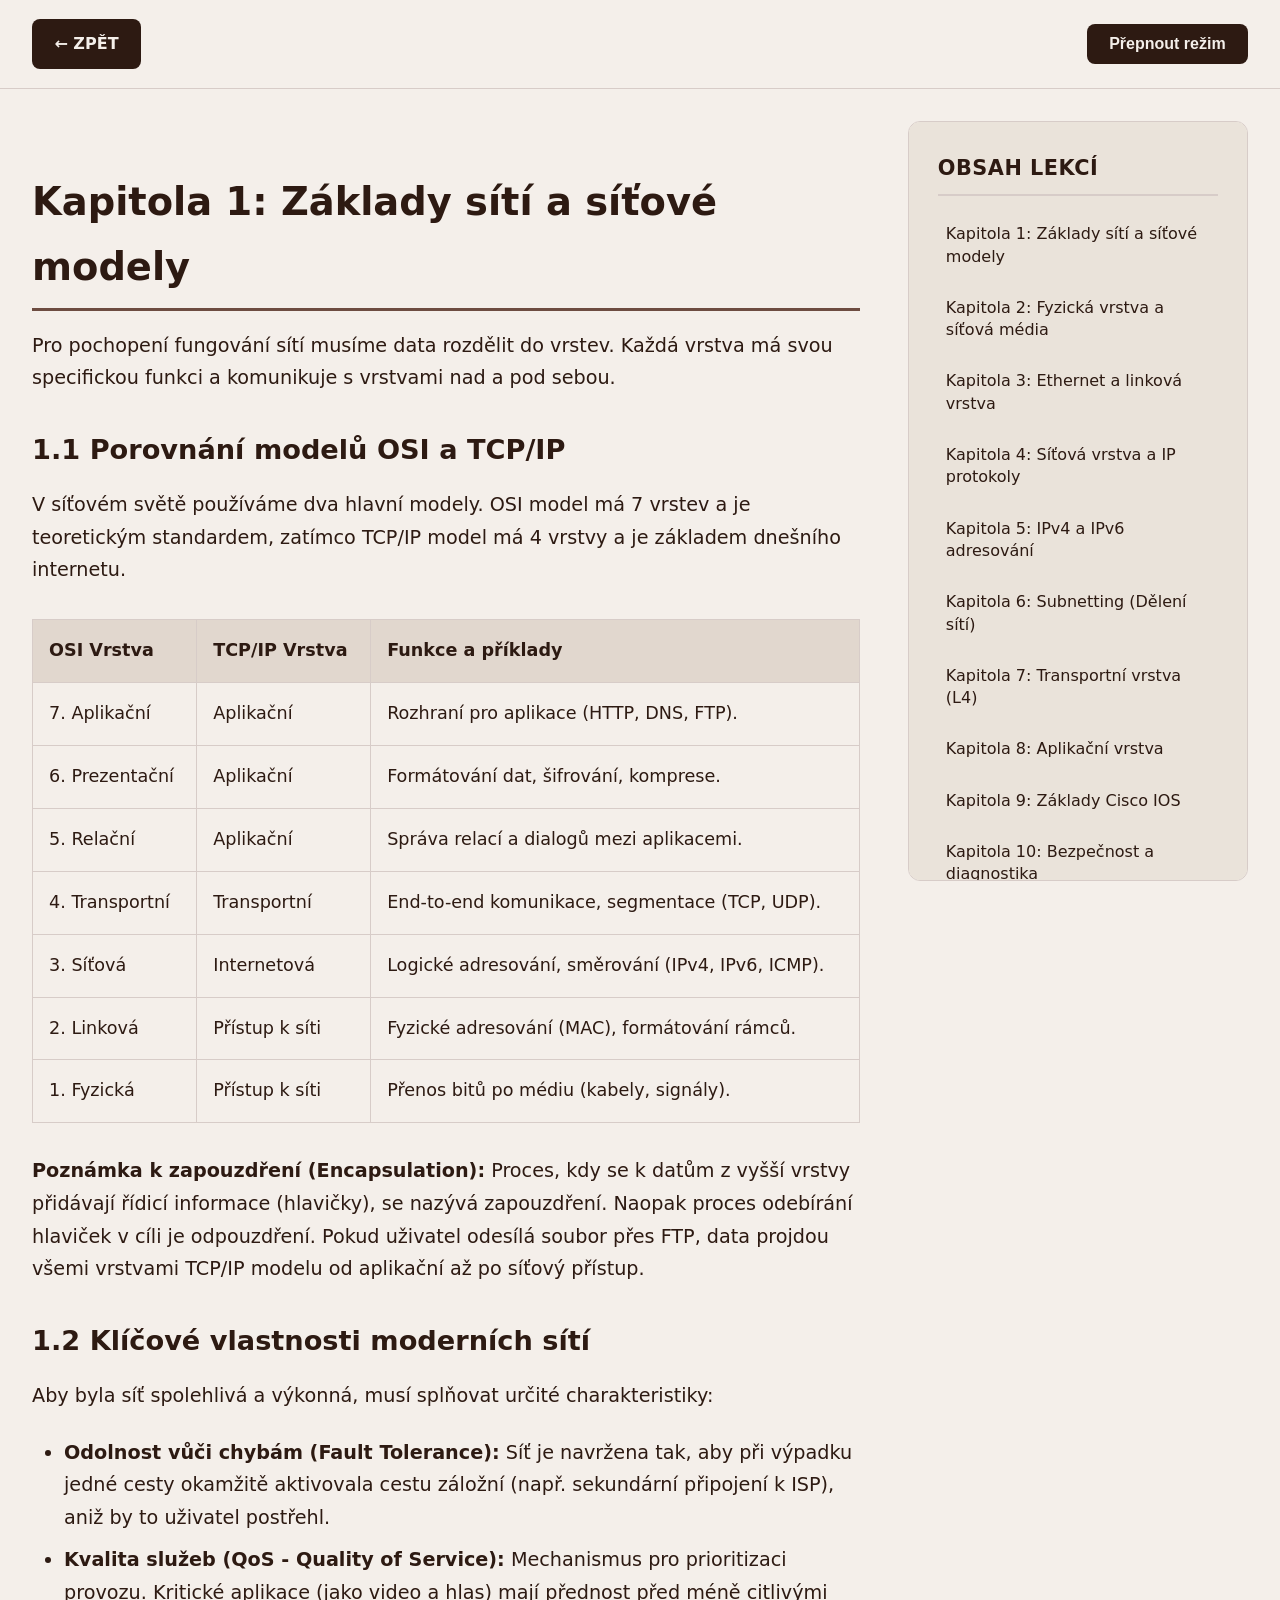
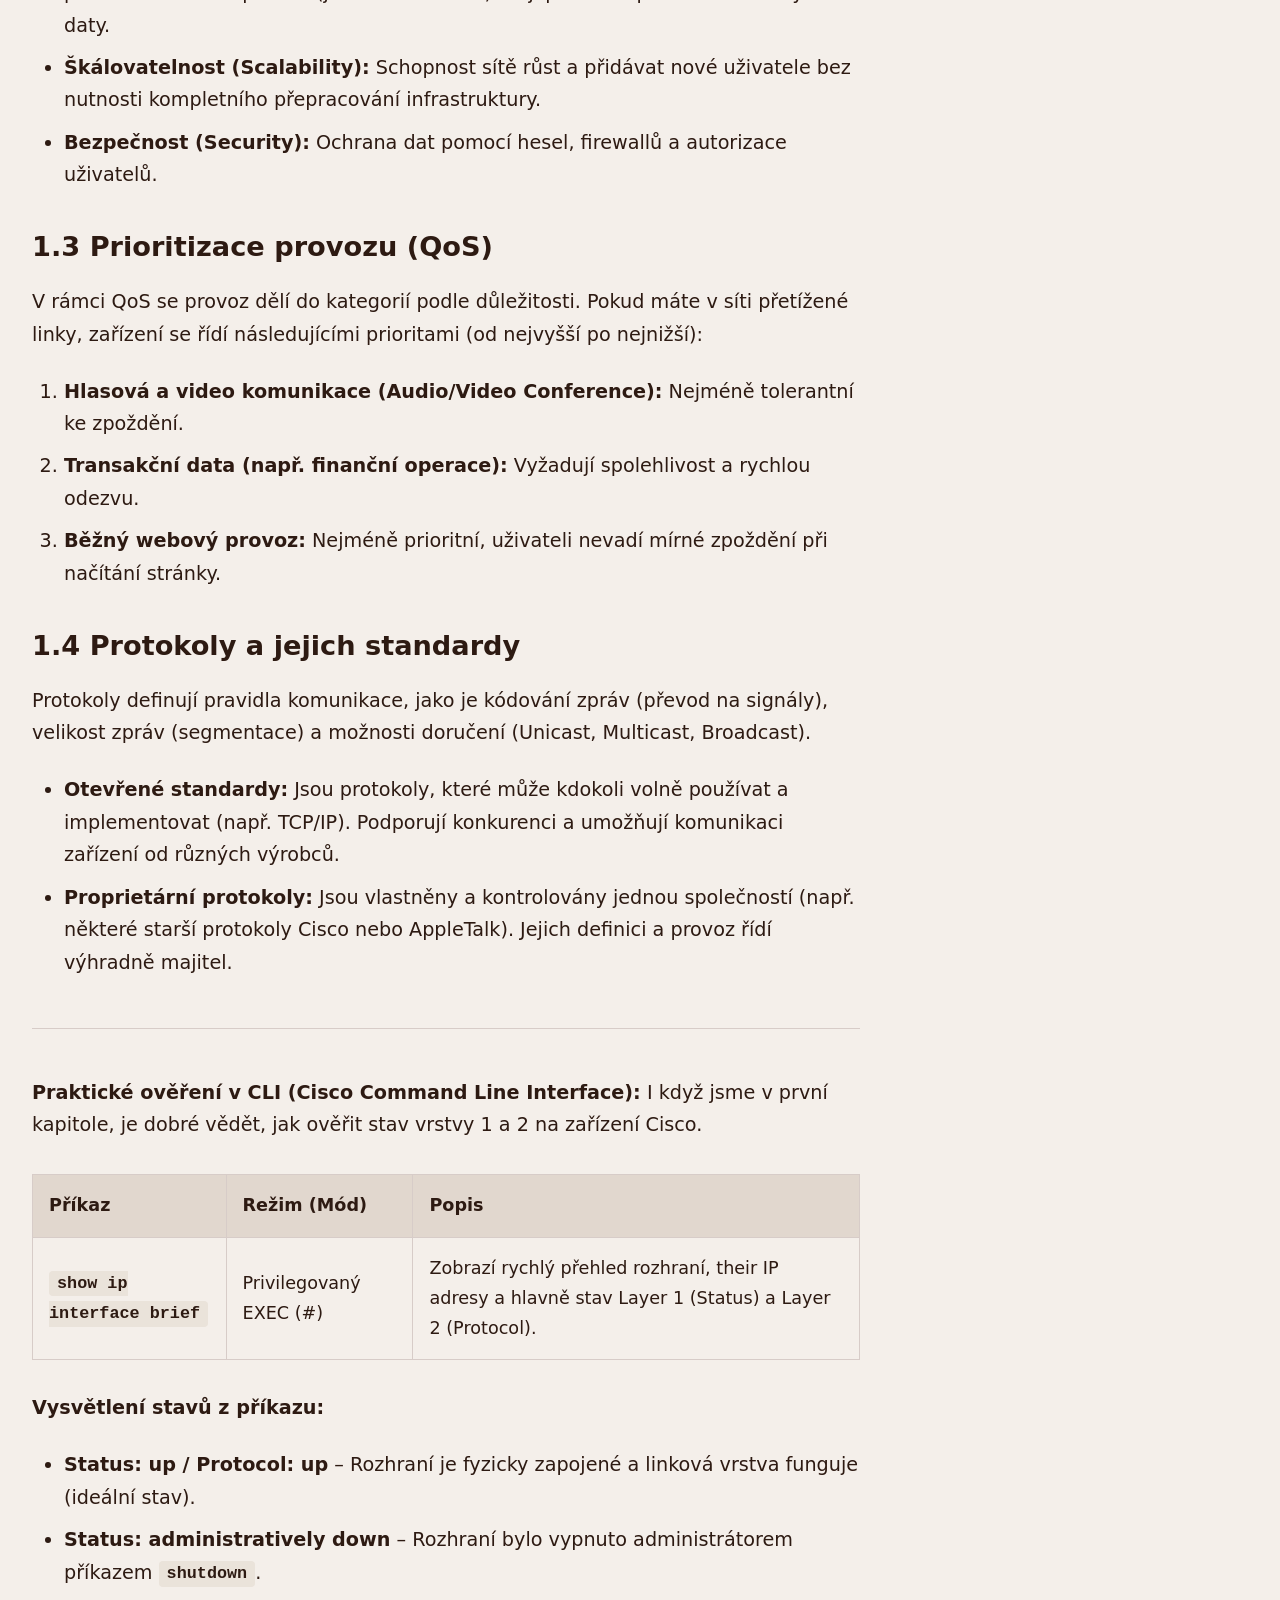
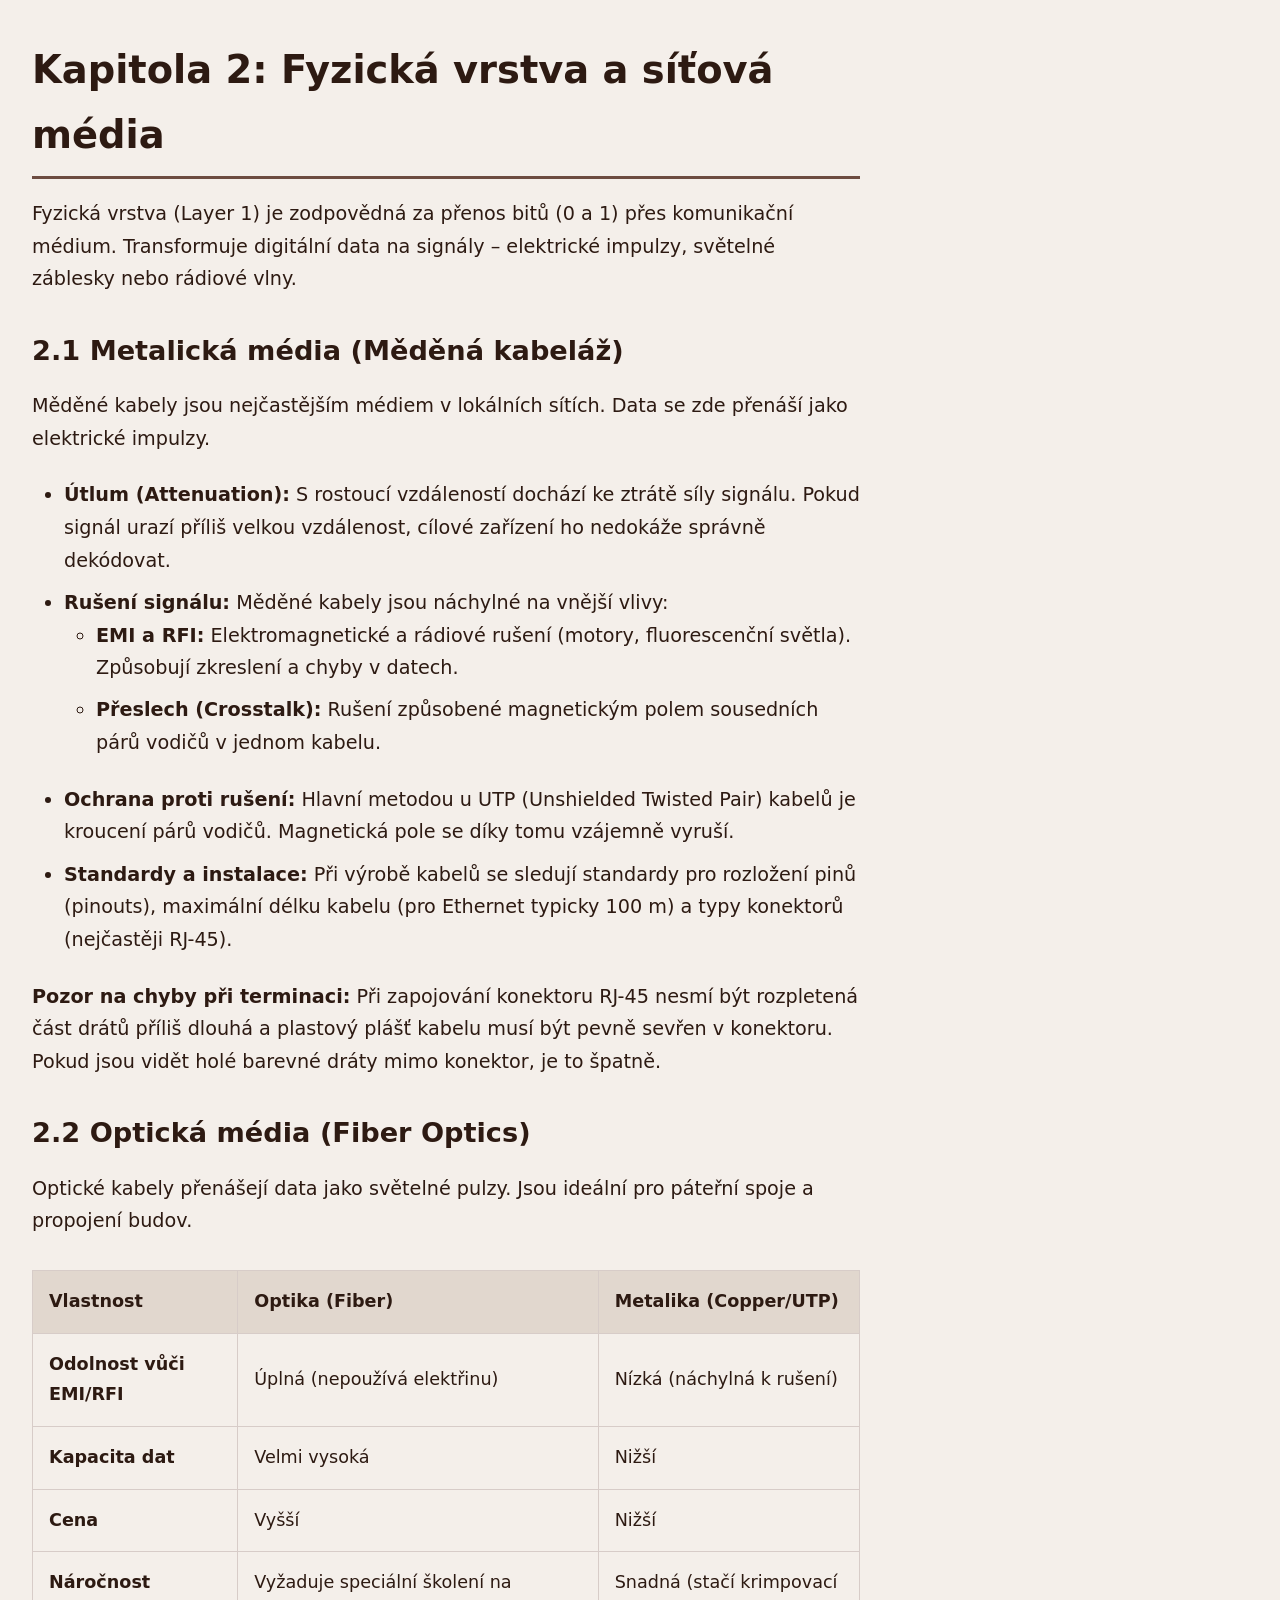
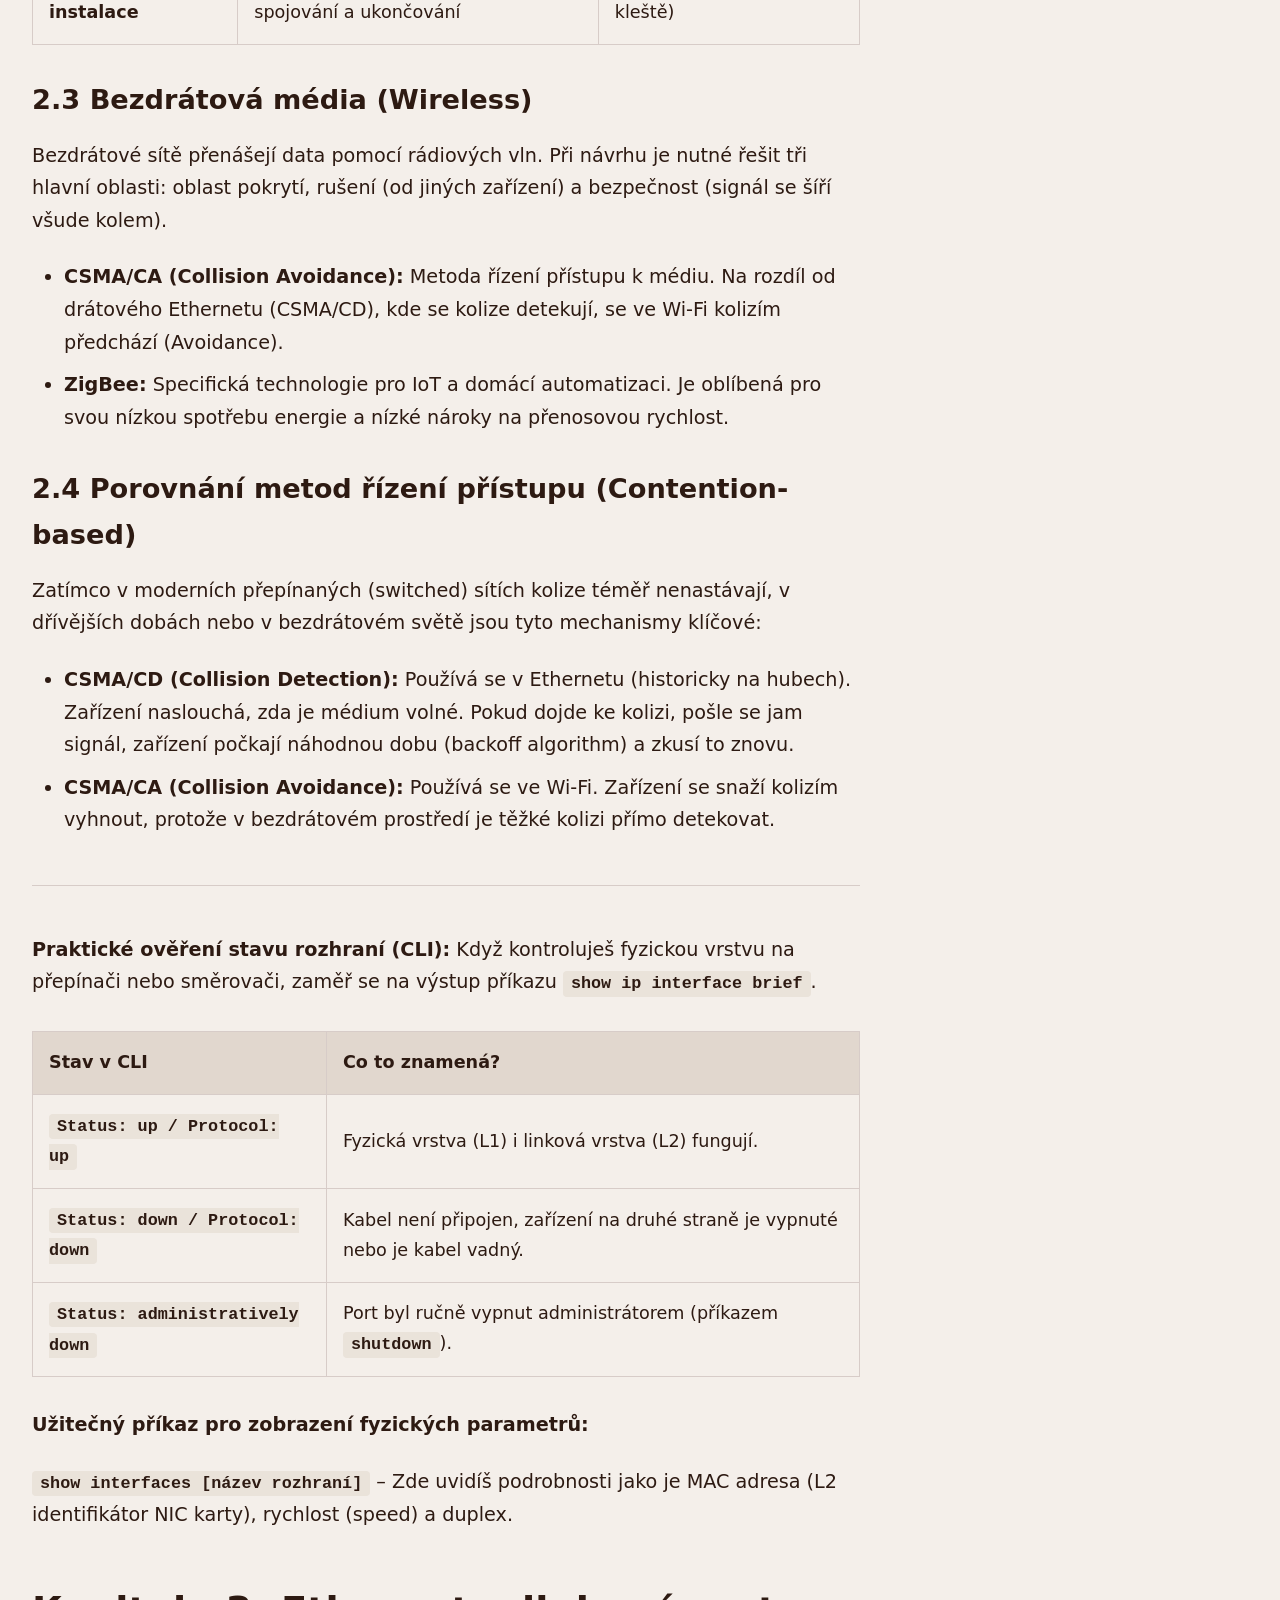
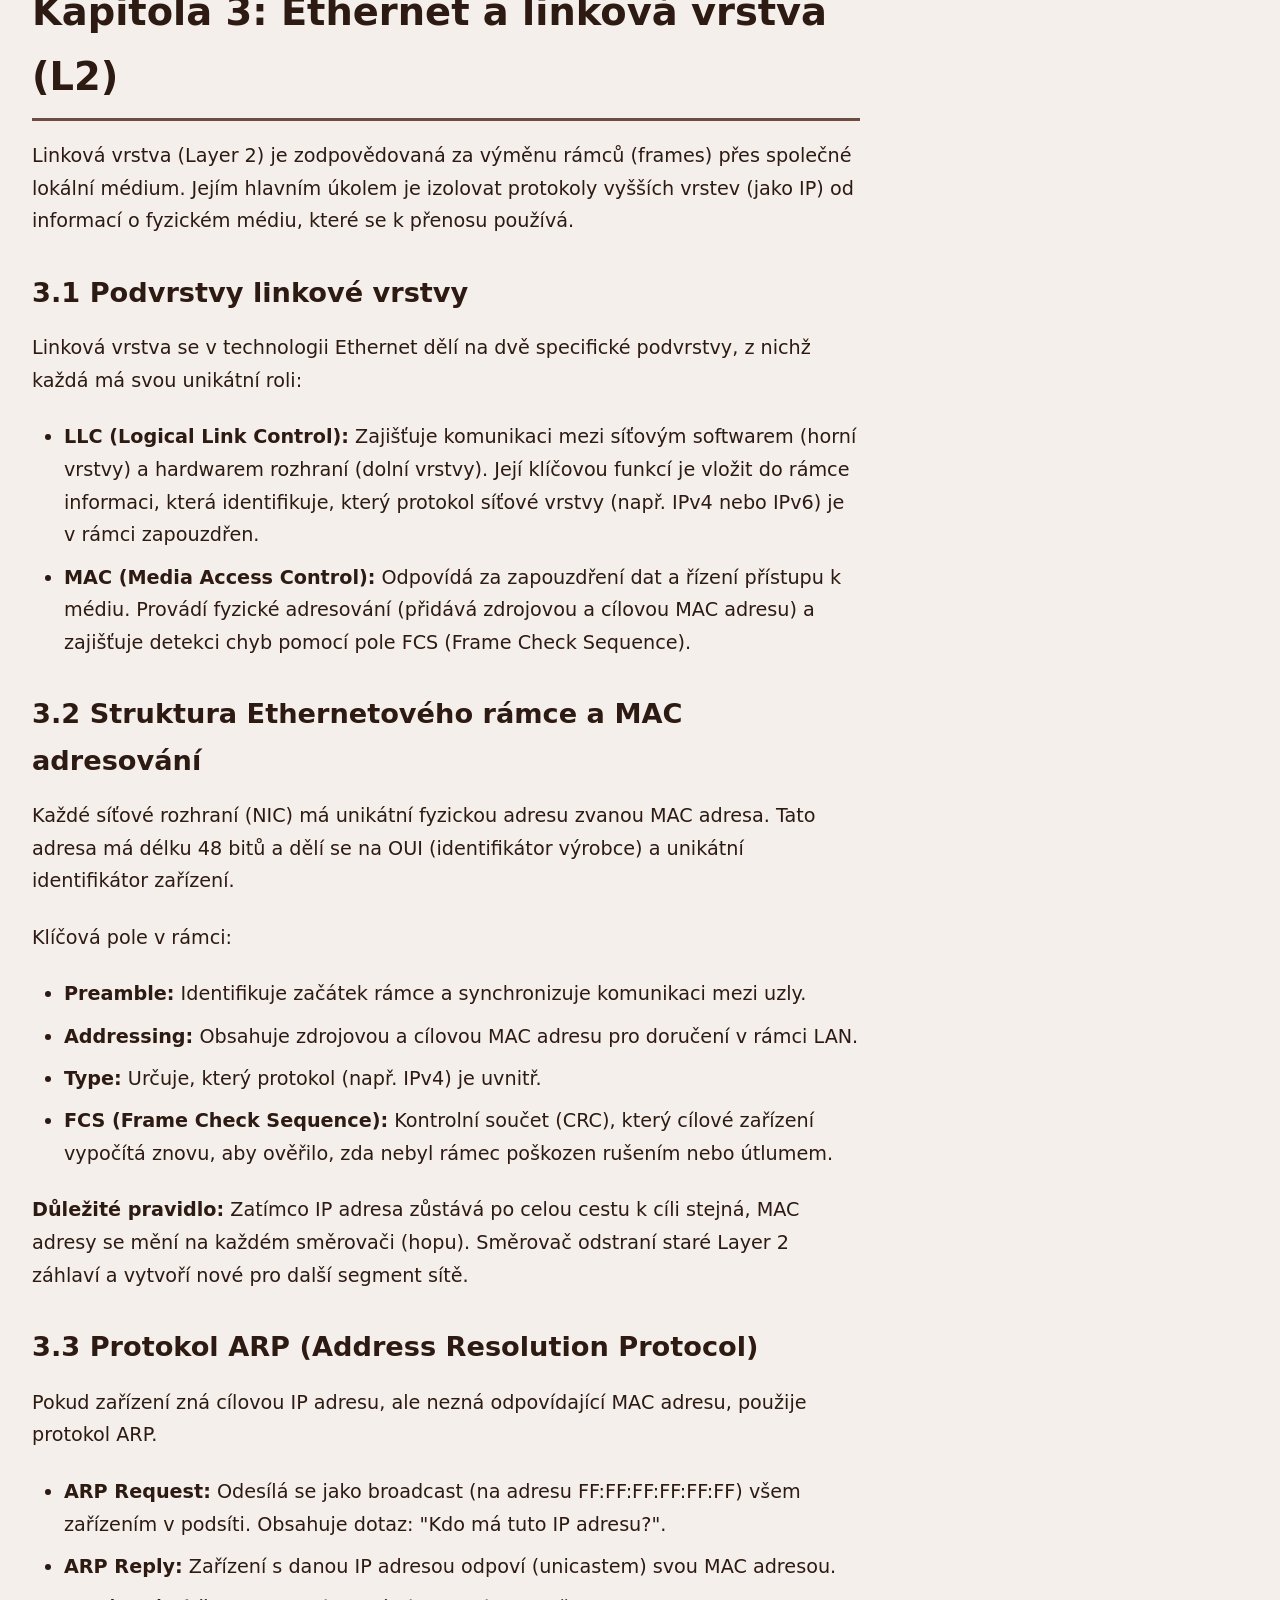
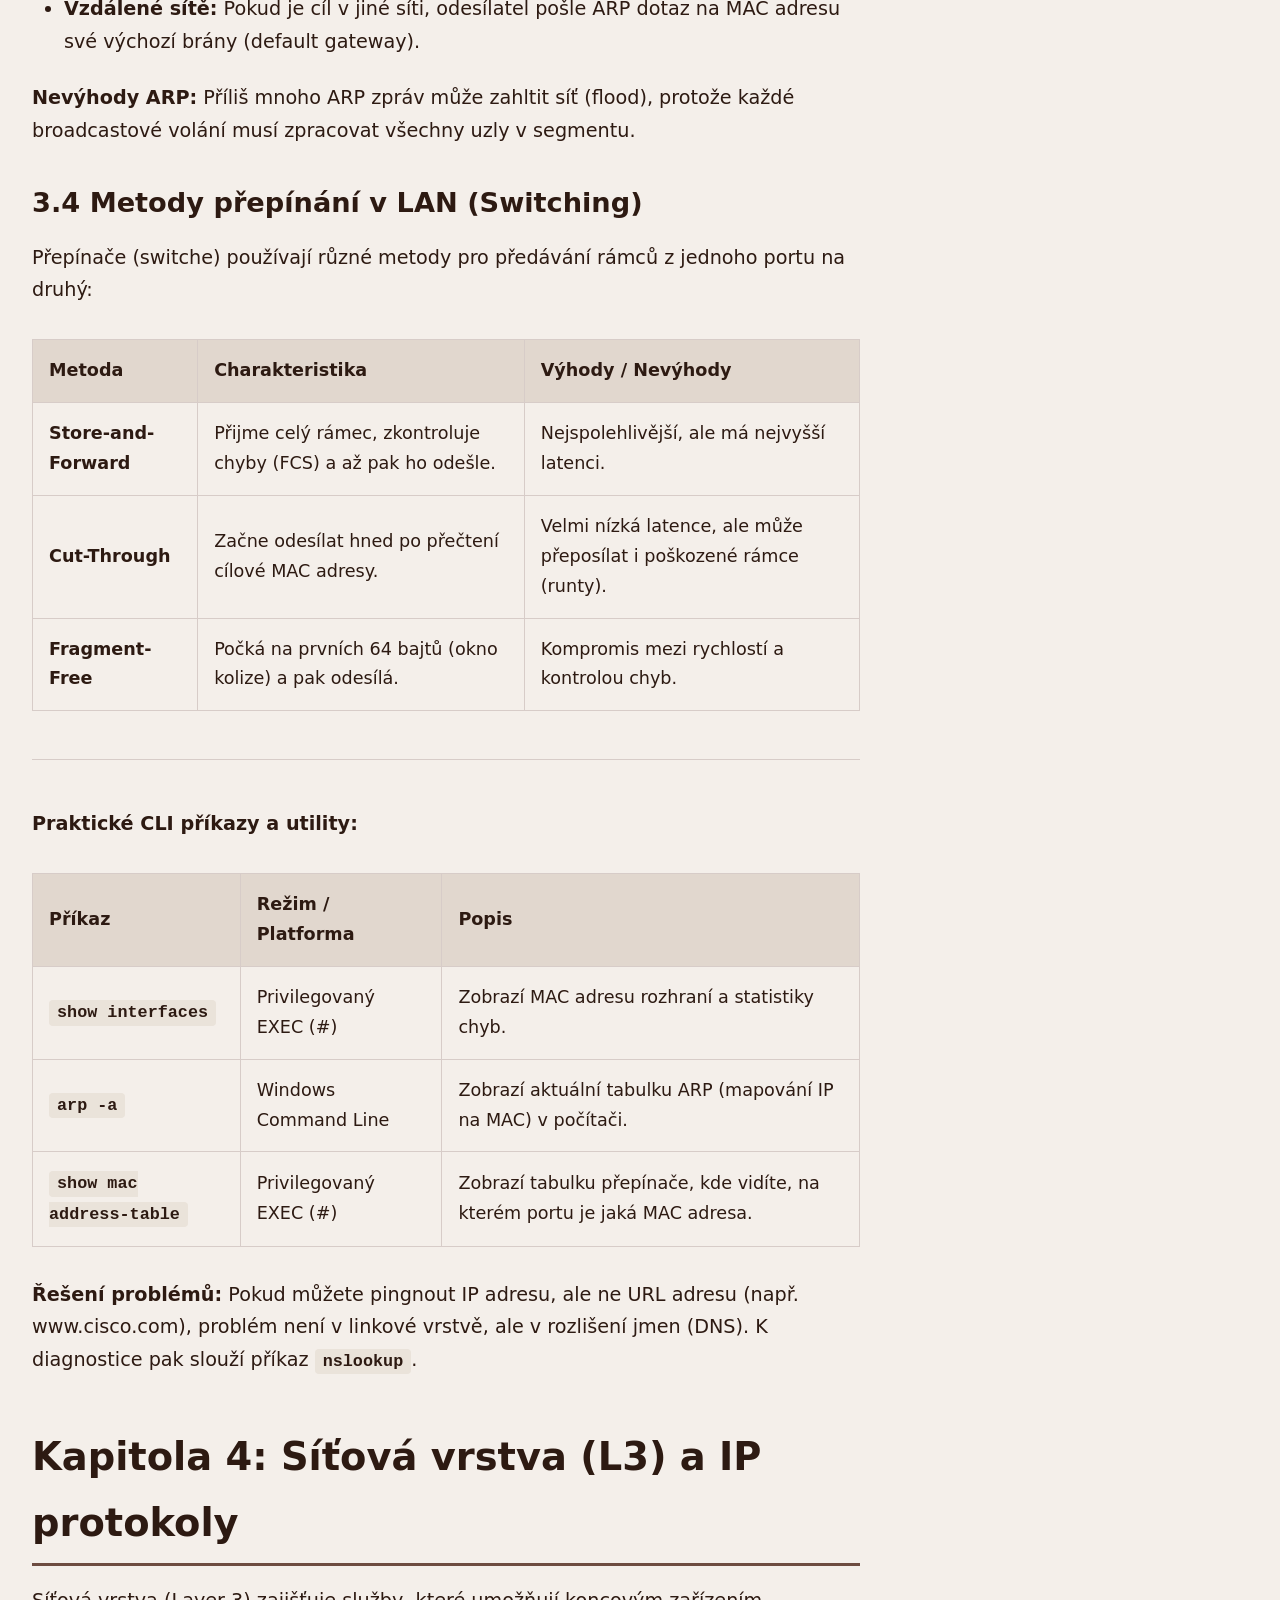
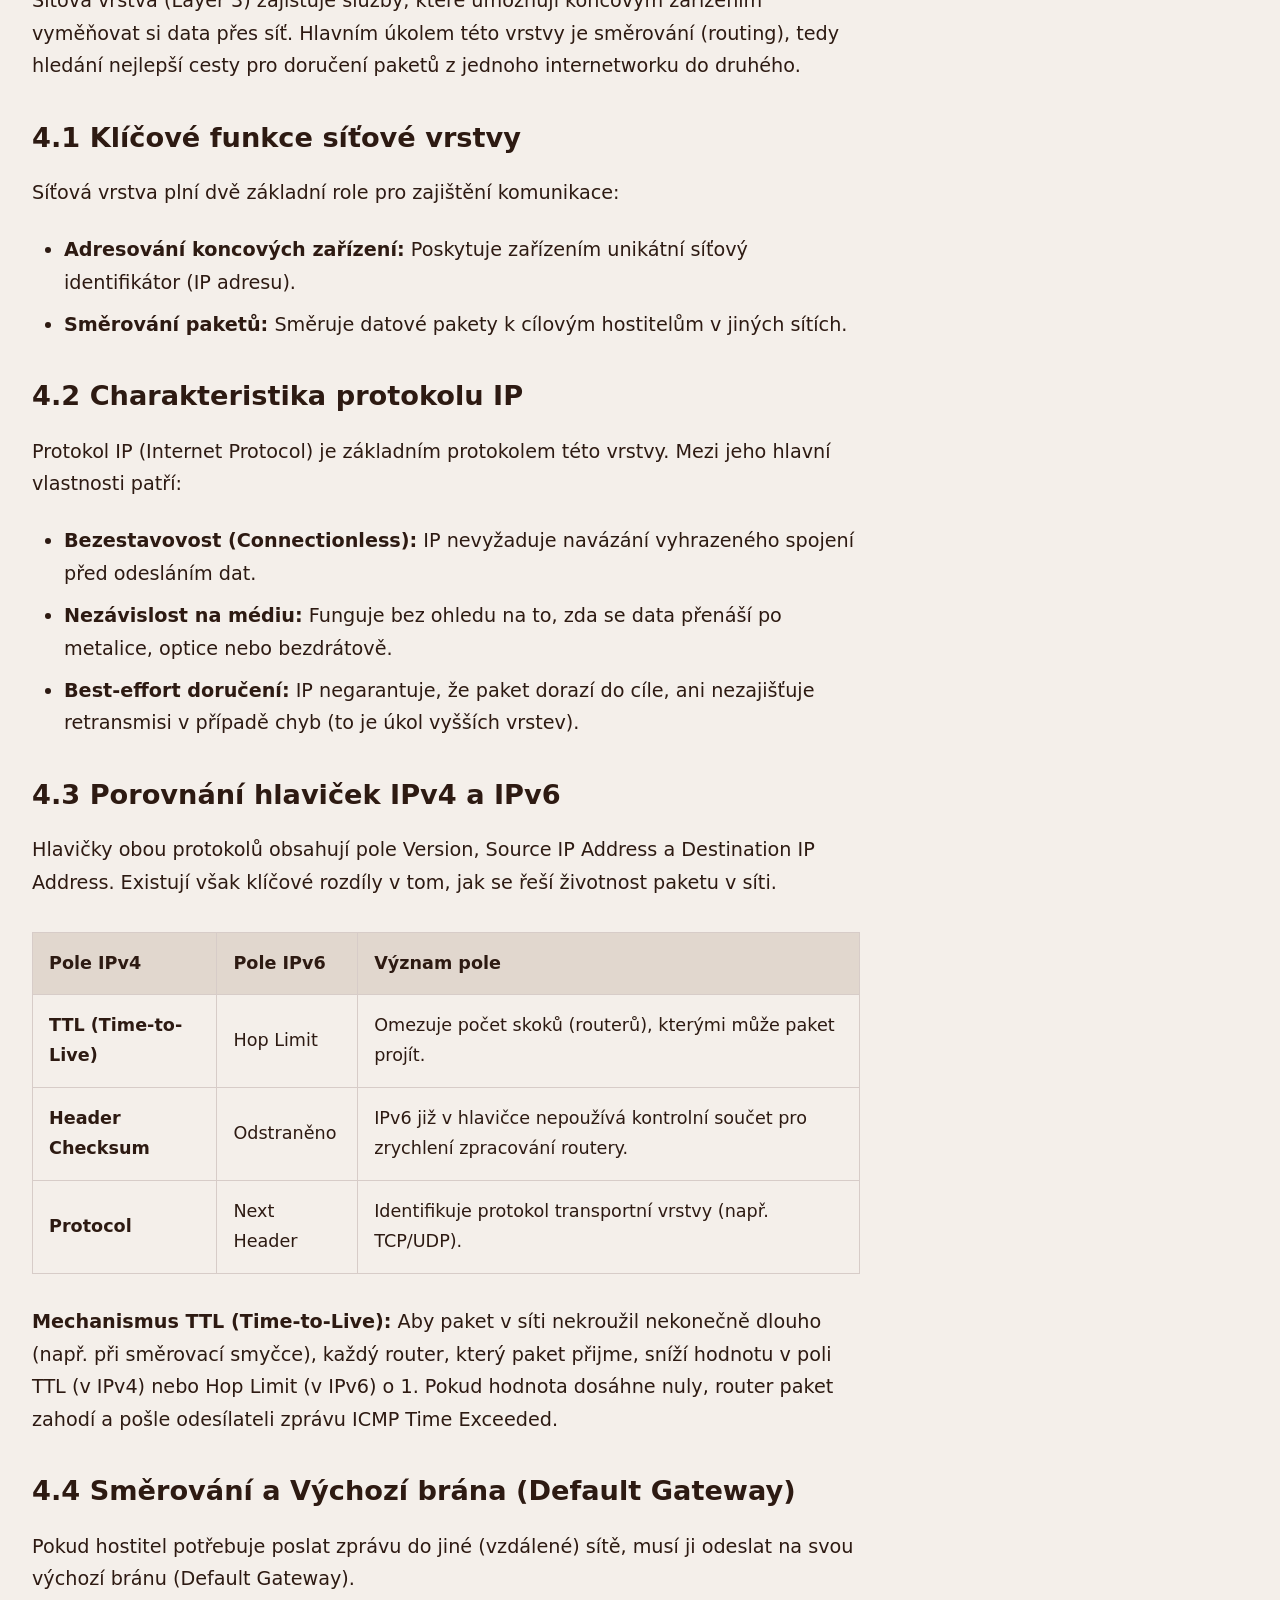
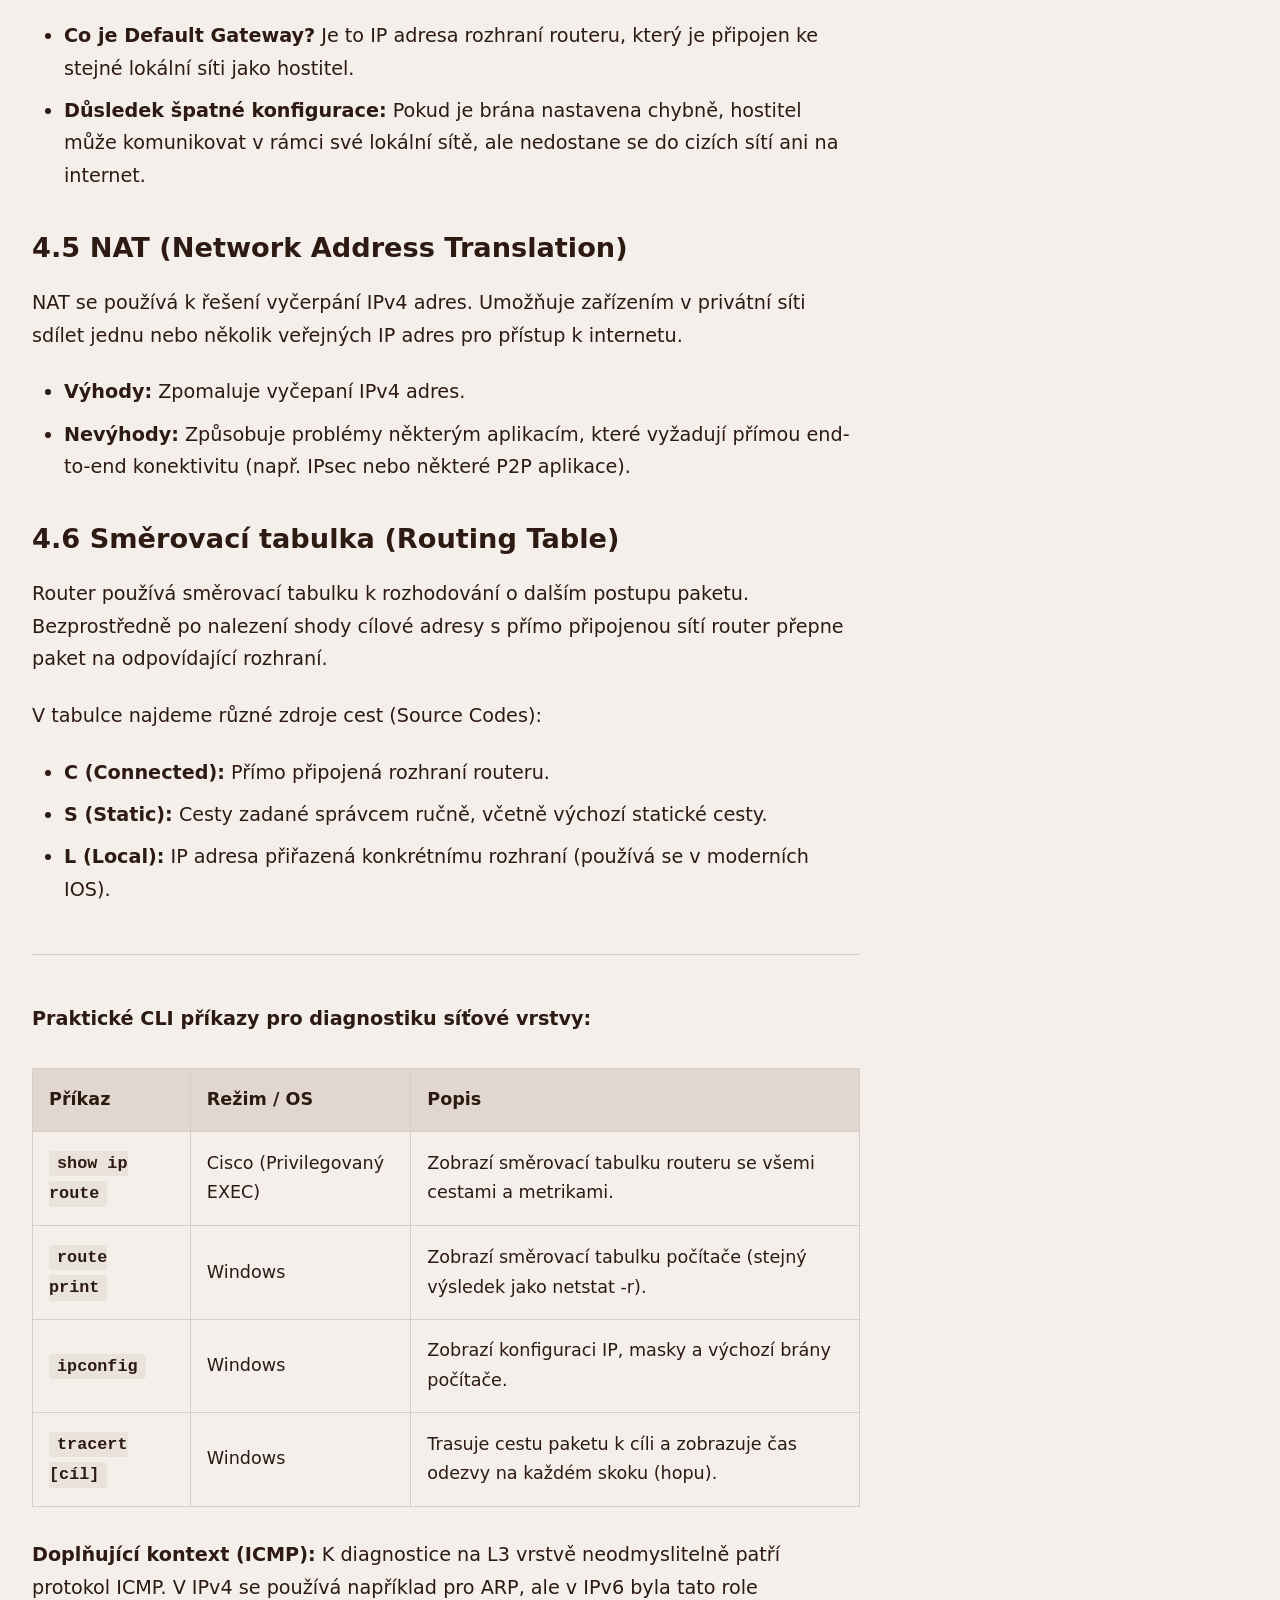
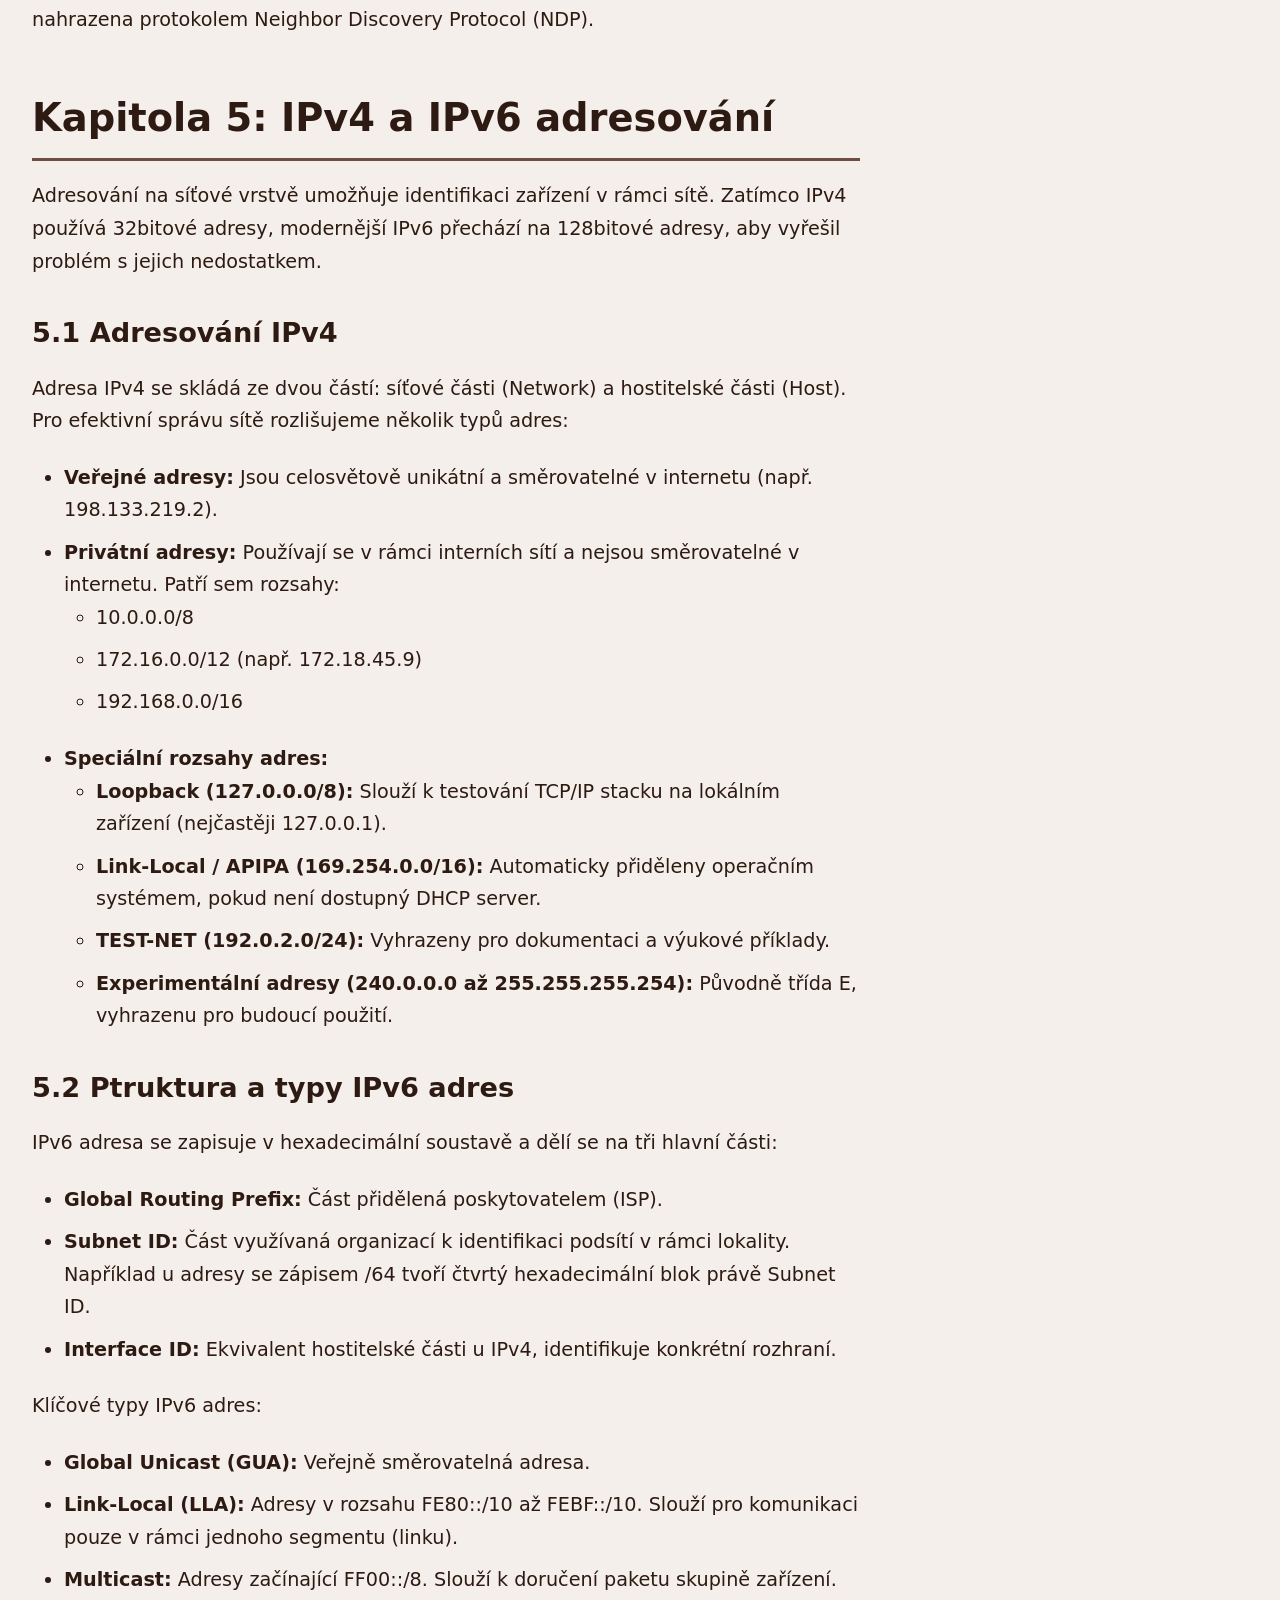
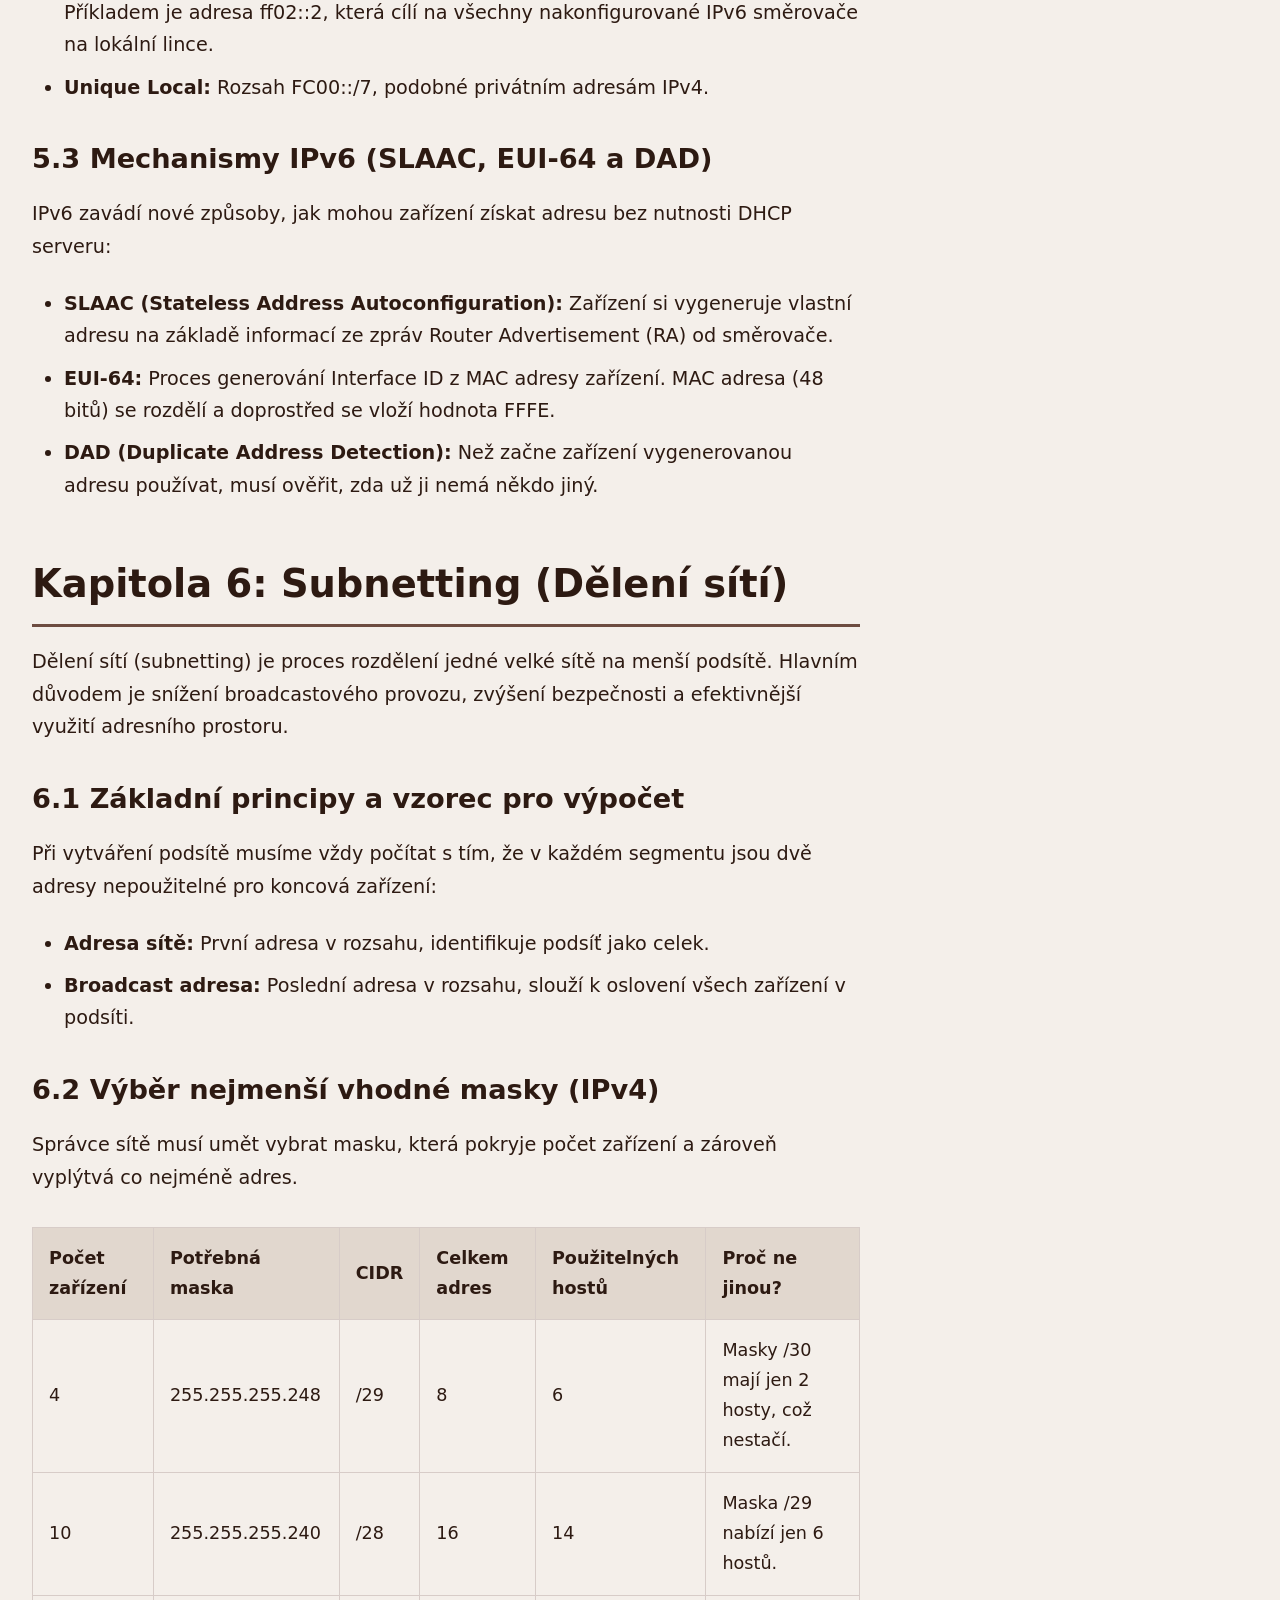
==== index.html @ 6ff147fc "Refactor code structure for improved readability and maintainability" ====
<!DOCTYPE html>
<html lang="cs">
<head>
    <meta charset="UTF-8">
    <meta name="viewport" content="width=device-width, initial-scale=1.0">
    <title>CCNA1</title>
    <link rel="stylesheet" href="tahak.css">
</head>
<body>

    <div class="top-bar">
        <a href="https://opikula.dev/projects.html" class="btn">← ZPĚT</a>
        <button class="btn" id="themeToggle" onclick="toggleTheme()">Přepnout režim</button>
    </div>

    <div class="container">
        <main>
            <h1 id="chapter1">Kapitola 1: Základy sítí a síťové modely</h1>
            <p>Pro pochopení fungování sítí musíme data rozdělit do vrstev. Každá vrstva má svou specifickou funkci a komunikuje s vrstvami nad a pod sebou.</p>

            <h2>1.1 Porovnání modelů OSI a TCP/IP</h2>
            <p>V síťovém světě používáme dva hlavní modely. OSI model má 7 vrstev a je teoretickým standardem, zatímco TCP/IP model má 4 vrstvy a je základem dnešního internetu.</p>

            <table>
                <thead>
                    <tr>
                        <th>OSI Vrstva</th>
                        <th>TCP/IP Vrstva</th>
                        <th>Funkce a příklady</th>
                    </tr>
                </thead>
                <tbody>
                    <tr>
                        <td>7. Aplikační</td>
                        <td>Aplikační</td>
                        <td>Rozhraní pro aplikace (HTTP, DNS, FTP).</td>
                    </tr>
                    <tr>
                        <td>6. Prezentační</td>
                        <td>Aplikační</td>
                        <td>Formátování dat, šifrování, komprese.</td>
                    </tr>
                    <tr>
                        <td>5. Relační</td>
                        <td>Aplikační</td>
                        <td>Správa relací a dialogů mezi aplikacemi.</td>
                    </tr>
                    <tr>
                        <td>4. Transportní</td>
                        <td>Transportní</td>
                        <td>End-to-end komunikace, segmentace (TCP, UDP).</td>
                    </tr>
                    <tr>
                        <td>3. Síťová</td>
                        <td>Internetová</td>
                        <td>Logické adresování, směrování (IPv4, IPv6, ICMP).</td>
                    </tr>
                    <tr>
                        <td>2. Linková</td>
                        <td>Přístup k síti</td>
                        <td>Fyzické adresování (MAC), formátování rámců.</td>
                    </tr>
                    <tr>
                        <td>1. Fyzická</td>
                        <td>Přístup k síti</td>
                        <td>Přenos bitů po médiu (kabely, signály).</td>
                    </tr>
                </tbody>
            </table>

            <p><strong>Poznámka k zapouzdření (Encapsulation):</strong> Proces, kdy se k datům z vyšší vrstvy přidávají řídicí informace (hlavičky), se nazývá zapouzdření. Naopak proces odebírání hlaviček v cíli je odpouzdření. Pokud uživatel odesílá soubor přes FTP, data projdou všemi vrstvami TCP/IP modelu od aplikační až po síťový přístup.</p>

            <h2>1.2 Klíčové vlastnosti moderních sítí</h2>
            <p>Aby byla síť spolehlivá a výkonná, musí splňovat určité charakteristiky:</p>
            <ul>
                <li><strong>Odolnost vůči chybám (Fault Tolerance):</strong> Síť je navržena tak, aby při výpadku jedné cesty okamžitě aktivovala cestu záložní (např. sekundární připojení k ISP), aniž by to uživatel postřehl.</li>
                <li><strong>Kvalita služeb (QoS - Quality of Service):</strong> Mechanismus pro prioritizaci provozu. Kritické aplikace (jako video a hlas) mají přednost před méně citlivými daty.</li>
                <li><strong>Škálovatelnost (Scalability):</strong> Schopnost sítě růst a přidávat nové uživatele bez nutnosti kompletního přepracování infrastruktury.</li>
                <li><strong>Bezpečnost (Security):</strong> Ochrana dat pomocí hesel, firewallů a autorizace uživatelů.</li>
            </ul>

            <h2>1.3 Prioritizace provozu (QoS)</h2>
            <p>V rámci QoS se provoz dělí do kategorií podle důležitosti. Pokud máte v síti přetížené linky, zařízení se řídí následujícími prioritami (od nejvyšší po nejnižší):</p>
            <ol>
                <li><strong>Hlasová a video komunikace (Audio/Video Conference):</strong> Nejméně tolerantní ke zpoždění.</li>
                <li><strong>Transakční data (např. finanční operace):</strong> Vyžadují spolehlivost a rychlou odezvu.</li>
                <li><strong>Běžný webový provoz:</strong> Nejméně prioritní, uživateli nevadí mírné zpoždění při načítání stránky.</li>
            </ol>

            <h2>1.4 Protokoly a jejich standardy</h2>
            <p>Protokoly definují pravidla komunikace, jako je kódování zpráv (převod na signály), velikost zpráv (segmentace) a možnosti doručení (Unicast, Multicast, Broadcast).</p>
            <ul>
                <li><strong>Otevřené standardy:</strong> Jsou protokoly, které může kdokoli volně používat a implementovat (např. TCP/IP). Podporují konkurenci a umožňují komunikaci zařízení od různých výrobců.</li>
                <li><strong>Proprietární protokoly:</strong> Jsou vlastněny a kontrolovány jednou společností (např. některé starší protokoly Cisco nebo AppleTalk). Jejich definici a provoz řídí výhradně majitel.</li>
            </ul>

            <hr />

            <p><strong>Praktické ověření v CLI (Cisco Command Line Interface):</strong> I když jsme v první kapitole, je dobré vědět, jak ověřit stav vrstvy 1 a 2 na zařízení Cisco.</p>

            <table>
                <thead>
                    <tr>
                        <th>Příkaz</th>
                        <th>Režim (Mód)</th>
                        <th>Popis</th>
                    </tr>
                </thead>
                <tbody>
                    <tr>
                        <td><code>show ip interface brief</code></td>
                        <td>Privilegovaný EXEC (#)</td>
                        <td>Zobrazí rychlý přehled rozhraní, their IP adresy a hlavně stav Layer 1 (Status) a Layer 2 (Protocol).</td>
                    </tr>
                </tbody>
            </table>

            <p><strong>Vysvětlení stavů z příkazu:</strong></p>
            <ul>
                <li><strong>Status: up / Protocol: up</strong> – Rozhraní je fyzicky zapojené a linková vrstva funguje (ideální stav).</li>
                <li><strong>Status: administratively down</strong> – Rozhraní bylo vypnuto administrátorem příkazem <code>shutdown</code>.</li>
            </ul>

            <h1 id="chapter2">Kapitola 2: Fyzická vrstva a síťová média</h1>
            <p>Fyzická vrstva (Layer 1) je zodpovědná za přenos bitů (0 a 1) přes komunikační médium. Transformuje digitální data na signály – elektrické impulzy, světelné záblesky nebo rádiové vlny.</p>

            <h2>2.1 Metalická média (Měděná kabeláž)</h2>
            <p>Měděné kabely jsou nejčastějším médiem v lokálních sítích. Data se zde přenáší jako elektrické impulzy.</p>
            <ul>
                <li><strong>Útlum (Attenuation):</strong> S rostoucí vzdáleností dochází ke ztrátě síly signálu. Pokud signál urazí příliš velkou vzdálenost, cílové zařízení ho nedokáže správně dekódovat.</li>
                <li><strong>Rušení signálu:</strong> Měděné kabely jsou náchylné na vnější vlivy:
                    <ul>
                        <li><strong>EMI a RFI:</strong> Elektromagnetické a rádiové rušení (motory, fluorescenční světla). Způsobují zkreslení a chyby v datech.</li>
                        <li><strong>Přeslech (Crosstalk):</strong> Rušení způsobené magnetickým polem sousedních párů vodičů v jednom kabelu.</li>
                    </ul>
                </li>
                <li><strong>Ochrana proti rušení:</strong> Hlavní metodou u UTP (Unshielded Twisted Pair) kabelů je kroucení párů vodičů. Magnetická pole se díky tomu vzájemně vyruší.</li>
                <li><strong>Standardy a instalace:</strong> Při výrobě kabelů se sledují standardy pro rozložení pinů (pinouts), maximální délku kabelu (pro Ethernet typicky 100 m) a typy konektorů (nejčastěji RJ-45).</li>
            </ul>
            <p><strong>Pozor na chyby při terminaci:</strong> Při zapojování konektoru RJ-45 nesmí být rozpletená část drátů příliš dlouhá a plastový plášť kabelu musí být pevně sevřen v konektoru. Pokud jsou vidět holé barevné dráty mimo konektor, je to špatně.</p>

            <h2>2.2 Optická média (Fiber Optics)</h2>
            <p>Optické kabely přenášejí data jako světelné pulzy. Jsou ideální pro páteřní spoje a propojení budov.</p>

            <table>
                <thead>
                    <tr>
                        <th>Vlastnost</th>
                        <th>Optika (Fiber)</th>
                        <th>Metalika (Copper/UTP)</th>
                    </tr>
                </thead>
                <tbody>
                    <tr>
                        <td><strong>Odolnost vůči EMI/RFI</strong></td>
                        <td>Úplná (nepoužívá elektřinu)</td>
                        <td>Nízká (náchylná k rušení)</td>
                    </tr>
                    <tr>
                        <td><strong>Kapacita dat</strong></td>
                        <td>Velmi vysoká</td>
                        <td>Nižší</td>
                    </tr>
                    <tr>
                        <td><strong>Cena</strong></td>
                        <td>Vyšší</td>
                        <td>Nižší</td>
                    </tr>
                    <tr>
                        <td><strong>Náročnost instalace</strong></td>
                        <td>Vyžaduje speciální školení na spojování a ukončování</td>
                        <td>Snadná (stačí krimpovací kleště)</td>
                    </tr>
                </tbody>
            </table>

            <h2>2.3 Bezdrátová média (Wireless)</h2>
            <p>Bezdrátové sítě přenášejí data pomocí rádiových vln. Při návrhu je nutné řešit tři hlavní oblasti: oblast pokrytí, rušení (od jiných zařízení) a bezpečnost (signál se šíří všude kolem).</p>
            <ul>
                <li><strong>CSMA/CA (Collision Avoidance):</strong> Metoda řízení přístupu k médiu. Na rozdíl od drátového Ethernetu (CSMA/CD), kde se kolize detekují, se ve Wi-Fi kolizím předchází (Avoidance).</li>
                <li><strong>ZigBee:</strong> Specifická technologie pro IoT a domácí automatizaci. Je oblíbená pro svou nízkou spotřebu energie a nízké nároky na přenosovou rychlost.</li>
            </ul>

            <h2>2.4 Porovnání metod řízení přístupu (Contention-based)</h2>
            <p>Zatímco v moderních přepínaných (switched) sítích kolize téměř nenastávají, v dřívějších dobách nebo v bezdrátovém světě jsou tyto mechanismy klíčové:</p>
            <ul>
                <li><strong>CSMA/CD (Collision Detection):</strong> Používá se v Ethernetu (historicky na hubech). Zařízení naslouchá, zda je médium volné. Pokud dojde ke kolizi, pošle se jam signál, zařízení počkají náhodnou dobu (backoff algorithm) a zkusí to znovu.</li>
                <li><strong>CSMA/CA (Collision Avoidance):</strong> Používá se ve Wi-Fi. Zařízení se snaží kolizím vyhnout, protože v bezdrátovém prostředí je těžké kolizi přímo detekovat.</li>
            </ul>

            <hr />

            <p><strong>Praktické ověření stavu rozhraní (CLI):</strong> Když kontroluješ fyzickou vrstvu na přepínači nebo směrovači, zaměř se na výstup příkazu <code>show ip interface brief</code>.</p>

            <table>
                <thead>
                    <tr>
                        <th>Stav v CLI</th>
                        <th>Co to znamená?</th>
                    </tr>
                </thead>
                <tbody>
                    <tr>
                        <td><code>Status: up / Protocol: up</code></td>
                        <td>Fyzická vrstva (L1) i linková vrstva (L2) fungují.</td>
                    </tr>
                    <tr>
                        <td><code>Status: down / Protocol: down</code></td>
                        <td>Kabel není připojen, zařízení na druhé straně je vypnuté nebo je kabel vadný.</td>
                    </tr>
                    <tr>
                        <td><code>Status: administratively down</code></td>
                        <td>Port byl ručně vypnut administrátorem (příkazem <code>shutdown</code>).</td>
                    </tr>
                </tbody>
            </table>

            <p><strong>Užitečný příkaz pro zobrazení fyzických parametrů:</strong></p>
            <p><code>show interfaces [název rozhraní]</code> – Zde uvidíš podrobnosti jako je MAC adresa (L2 identifikátor NIC karty), rychlost (speed) a duplex.</p>

            <h1 id="chapter3">Kapitola 3: Ethernet a linková vrstva (L2)</h1>
            <p>Linková vrstva (Layer 2) je zodpovědovaná za výměnu rámců (frames) přes společné lokální médium. Jejím hlavním úkolem je izolovat protokoly vyšších vrstev (jako IP) od informací o fyzickém médiu, které se k přenosu používá.</p>

            <h2>3.1 Podvrstvy linkové vrstvy</h2>
            <p>Linková vrstva se v technologii Ethernet dělí na dvě specifické podvrstvy, z nichž každá má svou unikátní roli:</p>
            <ul>
                <li><strong>LLC (Logical Link Control):</strong> Zajišťuje komunikaci mezi síťovým softwarem (horní vrstvy) a hardwarem rozhraní (dolní vrstvy). Její klíčovou funkcí je vložit do rámce informaci, která identifikuje, který protokol síťové vrstvy (např. IPv4 nebo IPv6) je v rámci zapouzdřen.</li>
                <li><strong>MAC (Media Access Control):</strong> Odpovídá za zapouzdření dat a řízení přístupu k médiu. Provádí fyzické adresování (přidává zdrojovou a cílovou MAC adresu) a zajišťuje detekci chyb pomocí pole FCS (Frame Check Sequence).</li>
            </ul>

            <h2>3.2 Struktura Ethernetového rámce a MAC adresování</h2>
            <p>Každé síťové rozhraní (NIC) má unikátní fyzickou adresu zvanou MAC adresa. Tato adresa má délku 48 bitů a dělí se na OUI (identifikátor výrobce) a unikátní identifikátor zařízení.</p>
            <p>Klíčová pole v rámci:</p>
            <ul>
                <li><strong>Preamble:</strong> Identifikuje začátek rámce a synchronizuje komunikaci mezi uzly.</li>
                <li><strong>Addressing:</strong> Obsahuje zdrojovou a cílovou MAC adresu pro doručení v rámci LAN.</li>
                <li><strong>Type:</strong> Určuje, který protokol (např. IPv4) je uvnitř.</li>
                <li><strong>FCS (Frame Check Sequence):</strong> Kontrolní součet (CRC), který cílové zařízení vypočítá znovu, aby ověřilo, zda nebyl rámec poškozen rušením nebo útlumem.</li>
            </ul>
            <p><strong>Důležité pravidlo:</strong> Zatímco IP adresa zůstává po celou cestu k cíli stejná, MAC adresy se mění na každém směrovači (hopu). Směrovač odstraní staré Layer 2 záhlaví a vytvoří nové pro další segment sítě.</p>

            <h2>3.3 Protokol ARP (Address Resolution Protocol)</h2>
            <p>Pokud zařízení zná cílovou IP adresu, ale nezná odpovídající MAC adresu, použije protokol ARP.</p>
            <ul>
                <li><strong>ARP Request:</strong> Odesílá se jako broadcast (na adresu FF:FF:FF:FF:FF:FF) všem zařízením v podsíti. Obsahuje dotaz: "Kdo má tuto IP adresu?".</li>
                <li><strong>ARP Reply:</strong> Zařízení s danou IP adresou odpoví (unicastem) svou MAC adresou.</li>
                <li><strong>Vzdálené sítě:</strong> Pokud je cíl v jiné síti, odesílatel pošle ARP dotaz na MAC adresu své výchozí brány (default gateway).</li>
            </ul>
            <p><strong>Nevýhody ARP:</strong> Příliš mnoho ARP zpráv může zahltit síť (flood), protože každé broadcastové volání musí zpracovat všechny uzly v segmentu.</p>

            <h2>3.4 Metody přepínání v LAN (Switching)</h2>
            <p>Přepínače (switche) používají různé metody pro předávání rámců z jednoho portu na druhý:</p>

            <table>
                <thead>
                    <tr>
                        <th>Metoda</th>
                        <th>Charakteristika</th>
                        <th>Výhody / Nevýhody</th>
                    </tr>
                </thead>
                <tbody>
                    <tr>
                        <td><strong>Store-and-Forward</strong></td>
                        <td>Přijme celý rámec, zkontroluje chyby (FCS) a až pak ho odešle.</td>
                        <td>Nejspolehlivější, ale má nejvyšší latenci.</td>
                    </tr>
                    <tr>
                        <td><strong>Cut-Through</strong></td>
                        <td>Začne odesílat hned po přečtení cílové MAC adresy.</td>
                        <td>Velmi nízká latence, ale může přeposílat i poškozené rámce (runty).</td>
                    </tr>
                    <tr>
                        <td><strong>Fragment-Free</strong></td>
                        <td>Počká na prvních 64 bajtů (okno kolize) a pak odesílá.</td>
                        <td>Kompromis mezi rychlostí a kontrolou chyb.</td>
                    </tr>
                </tbody>
            </table>

            <hr />

            <p><strong>Praktické CLI příkazy a utility:</strong></p>

            <table>
                <thead>
                    <tr>
                        <th>Příkaz</th>
                        <th>Režim / Platforma</th>
                        <th>Popis</th>
                    </tr>
                </thead>
                <tbody>
                    <tr>
                        <td><code>show interfaces</code></td>
                        <td>Privilegovaný EXEC (#)</td>
                        <td>Zobrazí MAC adresu rozhraní a statistiky chyb.</td>
                    </tr>
                    <tr>
                        <td><code>arp -a</code></td>
                        <td>Windows Command Line</td>
                        <td>Zobrazí aktuální tabulku ARP (mapování IP na MAC) v počítači.</td>
                    </tr>
                    <tr>
                        <td><code>show mac address-table</code></td>
                        <td>Privilegovaný EXEC (#)</td>
                        <td>Zobrazí tabulku přepínače, kde vidíte, na kterém portu je jaká MAC adresa.</td>
                    </tr>
                </tbody>
            </table>

            <p><strong>Řešení problémů:</strong> Pokud můžete pingnout IP adresu, ale ne URL adresu (např. www.cisco.com), problém není v linkové vrstvě, ale v rozlišení jmen (DNS). K diagnostice pak slouží příkaz <code>nslookup</code>.</p>

            <h1 id="chapter4">Kapitola 4: Síťová vrstva (L3) a IP protokoly</h1>
            <p>Síťová vrstva (Layer 3) zajišťuje služby, které umožňují koncovým zařízením vyměňovat si data přes síť. Hlavním úkolem této vrstvy je směrování (routing), tedy hledání nejlepší cesty pro doručení paketů z jednoho internetworku do druhého.</p>

            <h2>4.1 Klíčové funkce síťové vrstvy</h2>
            <p>Síťová vrstva plní dvě základní role pro zajištění komunikace:</p>
            <ul>
                <li><strong>Adresování koncových zařízení:</strong> Poskytuje zařízením unikátní síťový identifikátor (IP adresu).</li>
                <li><strong>Směrování paketů:</strong> Směruje datové pakety k cílovým hostitelům v jiných sítích.</li>
            </ul>

            <h2>4.2 Charakteristika protokolu IP</h2>
            <p>Protokol IP (Internet Protocol) je základním protokolem této vrstvy. Mezi jeho hlavní vlastnosti patří:</p>
            <ul>
                <li><strong>Bezestavovost (Connectionless):</strong> IP nevyžaduje navázání vyhrazeného spojení před odesláním dat.</li>
                <li><strong>Nezávislost na médiu:</strong> Funguje bez ohledu na to, zda se data přenáší po metalice, optice nebo bezdrátově.</li>
                <li><strong>Best-effort doručení:</strong> IP negarantuje, že paket dorazí do cíle, ani nezajišťuje retransmisi v případě chyb (to je úkol vyšších vrstev).</li>
            </ul>

            <h2>4.3 Porovnání hlaviček IPv4 a IPv6</h2>
            <p>Hlavičky obou protokolů obsahují pole Version, Source IP Address a Destination IP Address. Existují však klíčové rozdíly v tom, jak se řeší životnost paketu v síti.</p>

            <table>
                <thead>
                    <tr>
                        <th>Pole IPv4</th>
                        <th>Pole IPv6</th>
                        <th>Význam pole</th>
                    </tr>
                </thead>
                <tbody>
                    <tr>
                        <td><strong>TTL (Time-to-Live)</strong></td>
                        <td>Hop Limit</td>
                        <td>Omezuje počet skoků (routerů), kterými může paket projít.</td>
                    </tr>
                    <tr>
                        <td><strong>Header Checksum</strong></td>
                        <td>Odstraněno</td>
                        <td>IPv6 již v hlavičce nepoužívá kontrolní součet pro zrychlení zpracování routery.</td>
                    </tr>
                    <tr>
                        <td><strong>Protocol</strong></td>
                        <td>Next Header</td>
                        <td>Identifikuje protokol transportní vrstvy (např. TCP/UDP).</td>
                    </tr>
                </tbody>
            </table>

            <p><strong>Mechanismus TTL (Time-to-Live):</strong> Aby paket v síti nekroužil nekonečně dlouho (např. při směrovací smyčce), každý router, který paket přijme, sníží hodnotu v poli TTL (v IPv4) nebo Hop Limit (v IPv6) o 1. Pokud hodnota dosáhne nuly, router paket zahodí a pošle odesílateli zprávu ICMP Time Exceeded.</p>

            <h2>4.4 Směrování a Výchozí brána (Default Gateway)</h2>
            <p>Pokud hostitel potřebuje poslat zprávu do jiné (vzdálené) sítě, musí ji odeslat na svou výchozí bránu (Default Gateway).</p>
            <ul>
                <li><strong>Co je Default Gateway?</strong> Je to IP adresa rozhraní routeru, který je připojen ke stejné lokální síti jako hostitel.</li>
                <li><strong>Důsledek špatné konfigurace:</strong> Pokud je brána nastavena chybně, hostitel může komunikovat v rámci své lokální sítě, ale nedostane se do cizích sítí ani na internet.</li>
            </ul>

            <h2>4.5 NAT (Network Address Translation)</h2>
            <p>NAT se používá k řešení vyčerpání IPv4 adres. Umožňuje zařízením v privátní síti sdílet jednu nebo několik veřejných IP adres pro přístup k internetu.</p>
            <ul>
                <li><strong>Výhody:</strong> Zpomaluje vyčepaní IPv4 adres.</li>
                <li><strong>Nevýhody:</strong> Způsobuje problémy některým aplikacím, které vyžadují přímou end-to-end konektivitu (např. IPsec nebo některé P2P aplikace).</li>
            </ul>

            <h2>4.6 Směrovací tabulka (Routing Table)</h2>
            <p>Router používá směrovací tabulku k rozhodování o dalším postupu paketu. Bezprostředně po nalezení shody cílové adresy s přímo připojenou sítí router přepne paket na odpovídající rozhraní.</p>
            <p>V tabulce najdeme různé zdroje cest (Source Codes):</p>
            <ul>
                <li><strong>C (Connected):</strong> Přímo připojená rozhraní routeru.</li>
                <li><strong>S (Static):</strong> Cesty zadané správcem ručně, včetně výchozí statické cesty.</li>
                <li><strong>L (Local):</strong> IP adresa přiřazená konkrétnímu rozhraní (používá se v moderních IOS).</li>
            </ul>

            <hr />

            <p><strong>Praktické CLI příkazy pro diagnostiku síťové vrstvy:</strong></p>

            <table>
                <thead>
                    <tr>
                        <th>Příkaz</th>
                        <th>Režim / OS</th>
                        <th>Popis</th>
                    </tr>
                </thead>
                <tbody>
                    <tr>
                        <td><code>show ip route</code></td>
                        <td>Cisco (Privilegovaný EXEC)</td>
                        <td>Zobrazí směrovací tabulku routeru se všemi cestami a metrikami.</td>
                    </tr>
                    <tr>
                        <td><code>route print</code></td>
                        <td>Windows</td>
                        <td>Zobrazí směrovací tabulku počítače (stejný výsledek jako netstat -r).</td>
                    </tr>
                    <tr>
                        <td><code>ipconfig</code></td>
                        <td>Windows</td>
                        <td>Zobrazí konfiguraci IP, masky a výchozí brány počítače.</td>
                    </tr>
                    <tr>
                        <td><code>tracert [cíl]</code></td>
                        <td>Windows</td>
                        <td>Trasuje cestu paketu k cíli a zobrazuje čas odezvy na každém skoku (hopu).</td>
                    </tr>
                </tbody>
            </table>

            <p><strong>Doplňující kontext (ICMP):</strong> K diagnostice na L3 vrstvě neodmyslitelně patří protokol ICMP. V IPv4 se používá například pro ARP, ale v IPv6 byla tato role nahrazena protokolem Neighbor Discovery Protocol (NDP).</p>

            <h1 id="chapter5">Kapitola 5: IPv4 a IPv6 adresování</h1>
            <p>Adresování na síťové vrstvě umožňuje identifikaci zařízení v rámci sítě. Zatímco IPv4 používá 32bitové adresy, modernější IPv6 přechází na 128bitové adresy, aby vyřešil problém s jejich nedostatkem.</p>

            <h2>5.1 Adresování IPv4</h2>
            <p>Adresa IPv4 se skládá ze dvou částí: síťové části (Network) a hostitelské části (Host). Pro efektivní správu sítě rozlišujeme několik typů adres:</p>
            <ul>
                <li><strong>Veřejné adresy:</strong> Jsou celosvětově unikátní a směrovatelné v internetu (např. 198.133.219.2).</li>
                <li><strong>Privátní adresy:</strong> Používají se v rámci interních sítí a nejsou směrovatelné v internetu. Patří sem rozsahy:
                    <ul>
                        <li>10.0.0.0/8</li>
                        <li>172.16.0.0/12 (např. 172.18.45.9)</li>
                        <li>192.168.0.0/16</li>
                    </ul>
                </li>
                <li><strong>Speciální rozsahy adres:</strong>
                    <ul>
                        <li><strong>Loopback (127.0.0.0/8):</strong> Slouží k testování TCP/IP stacku na lokálním zařízení (nejčastěji 127.0.0.1).</li>
                        <li><strong>Link-Local / APIPA (169.254.0.0/16):</strong> Automaticky přiděleny operačním systémem, pokud není dostupný DHCP server.</li>
                        <li><strong>TEST-NET (192.0.2.0/24):</strong> Vyhrazeny pro dokumentaci a výukové příklady.</li>
                        <li><strong>Experimentální adresy (240.0.0.0 až 255.255.255.254):</strong> Původně třída E, vyhrazenu pro budoucí použití.</li>
                    </ul>
                </li>
            </ul>

            <h2>5.2 Ptruktura a typy IPv6 adres</h2>
            <p>IPv6 adresa se zapisuje v hexadecimální soustavě a dělí se na tři hlavní části:</p>
            <ul>
                <li><strong>Global Routing Prefix:</strong> Část přidělená poskytovatelem (ISP).</li>
                <li><strong>Subnet ID:</strong> Část využívaná organizací k identifikaci podsítí v rámci lokality. Například u adresy se zápisem /64 tvoří čtvrtý hexadecimální blok právě Subnet ID.</li>
                <li><strong>Interface ID:</strong> Ekvivalent hostitelské části u IPv4, identifikuje konkrétní rozhraní.</li>
            </ul>

            <p>Klíčové typy IPv6 adres:</p>
            <ul>
                <li><strong>Global Unicast (GUA):</strong> Veřejně směrovatelná adresa.</li>
                <li><strong>Link-Local (LLA):</strong> Adresy v rozsahu FE80::/10 až FEBF::/10. Slouží pro komunikaci pouze v rámci jednoho segmentu (linku).</li>
                <li><strong>Multicast:</strong> Adresy začínající FF00::/8. Slouží k doručení paketu skupině zařízení. Příkladem je adresa ff02::2, která cílí na všechny nakonfigurované IPv6 směrovače na lokální lince.</li>
                <li><strong>Unique Local:</strong> Rozsah FC00::/7, podobné privátním adresám IPv4.</li>
            </ul>

            <h2>5.3 Mechanismy IPv6 (SLAAC, EUI-64 a DAD)</h2>
            <p>IPv6 zavádí nové způsoby, jak mohou zařízení získat adresu bez nutnosti DHCP serveru:</p>
            <ul>
                <li><strong>SLAAC (Stateless Address Autoconfiguration):</strong> Zařízení si vygeneruje vlastní adresu na základě informací ze zpráv Router Advertisement (RA) od směrovače.</li>
                <li><strong>EUI-64:</strong> Proces generování Interface ID z MAC adresy zařízení. MAC adresa (48 bitů) se rozdělí a doprostřed se vloží hodnota FFFE.</li>
                <li><strong>DAD (Duplicate Address Detection):</strong> Než začne zařízení vygenerovanou adresu používat, musí ověřit, zda už ji nemá někdo jiný.</li>
            </ul>

            <h1 id="chapter6">Kapitola 6: Subnetting (Dělení sítí)</h1>
            <p>Dělení sítí (subnetting) je proces rozdělení jedné velké sítě na menší podsítě. Hlavním důvodem je snížení broadcastového provozu, zvýšení bezpečnosti a efektivnější využití adresního prostoru.</p>

            <h2>6.1 Základní principy a vzorec pro výpočet</h2>
            <p>Při vytváření podsítě musíme vždy počítat s tím, že v každém segmentu jsou dvě adresy nepoužitelné pro koncová zařízení:</p>
            <ul>
                <li><strong>Adresa sítě:</strong> První adresa v rozsahu, identifikuje podsíť jako celek.</li>
                <li><strong>Broadcast adresa:</strong> Poslední adresa v rozsahu, slouží k oslovení všech zařízení v podsíti.</li>
            </ul>

            <h2>6.2 Výběr nejmenší vhodné masky (IPv4)</h2>
            <p>Správce sítě musí umět vybrat masku, která pokryje počet zařízení a zároveň vyplýtvá co nejméně adres.</p>

            <table>
                <thead>
                    <tr>
                        <th>Počet zařízení</th>
                        <th>Potřebná maska</th>
                        <th>CIDR</th>
                        <th>Celkem adres</th>
                        <th>Použitelných hostů</th>
                        <th>Proč ne jinou?</th>
                    </tr>
                </thead>
                <tbody>
                    <tr>
                        <td>4</td>
                        <td>255.255.255.248</td>
                        <td>/29</td>
                        <td>8</td>
                        <td>6</td>
                        <td>Masky /30 mají jen 2 hosty, což nestačí.</td>
                    </tr>
                    <tr>
                        <td>10</td>
                        <td>255.255.255.240</td>
                        <td>/28</td>
                        <td>16</td>
                        <td>14</td>
                        <td>Maska /29 nabízí jen 6 hostů.</td>
                    </tr>
                    <tr>
                        <td>25</td>
                        <td>255.255.255.224</td>
                        <td>/27</td>
                        <td>32</td>
                        <td>30</td>
                        <td>Maska /28 nabízí jen 14 hostů.</td>
                    </tr>
                    <tr>
                        <td>40</td>
                        <td>255.255.255.192</td>
                        <td>/26</td>
                        <td>64</td>
                        <td>62</td>
                        <td>Maska /27 nabízí jen 30 hostů, což nestačí.</td>
                    </tr>
                </tbody>
            </table>

            <h1 id="chapter7">Kapitola 7: Transportní vrstva (L4)</h1>
            <p>Zatímco síťová vrstva (L3) doručuje pakety mezi hostiteli, transportní vrstva (L4) je zodpovědná za komunikaci mezi konkrétními procesy (aplikacemi) běžícími na těchto hostitelích.</p>

            <h2>7.1 Porty a sledování datových toků</h2>
            <p>Aby počítač věděl, kterému programu má příchozí data předat, používá čísla portů.</p>
            <ul>
                <li><strong>Zdrojový port (Source Port):</strong> Je náhodně generován odesílajícím zařízením pro každou relaci. Slouží k tomu, aby počítač mohl sledovat více simultánních toků dat (např. dvě různá okna prohlížeče) a správně přiřadil vracející se data.</li>
                <li><strong>Cílový port (Destination Port):</strong> Identifikuje konkrétní službu nebo aplikaci na serveru (např. port 80 pro webový server).</li>
            </ul>

            <h2>7.2 Porovnání protokolů TCP a UDP</h2>
            <p>Transportní vrstva využívá dva hlavní protokoly, které se liší svou spolehlivostí a režií. Oba však shodně využívají čísla portů a kontrolní součet (checksum) k ověření integrity dat.</p>

            <table border="1">
                <thead>
                    <tr>
                        <th>Vlastnost</th>
                        <th>TCP (Transmission Control Protocol)</th>
                        <th>UDP (User Datagram Protocol)</th>
                    </tr>
                </thead>
                <tbody>
                    <tr>
                        <td><strong>Typ spojení</strong></td>
                        <td>Spojově orientované (Connection-oriented)</td>
                        <td>Bezestavové (Connectionless)</td>
                    </tr>
                    <tr>
                        <td><strong>Spolehlivost</strong></td>
                        <td>Garantuje doručení a pořadí dat</td>
                        <td>Negarantuje doručení (Best-effort)</td>
                    </tr>
                    <tr>
                        <td><strong>Režie (Overhead)</strong></td>
                        <td>Vyšší (více řídicích informací)</td>
                        <td>Nízká (minimální zátěž sítě)</td>
                    </tr>
                    <tr>
                        <td><strong>Mechanismus</strong></td>
                        <td>Používá 3-cestné navazování spojení (handshake)</td>
                        <td>Žádné navazování spojení</td>
                    </tr>
                    <tr>
                        <td><strong>Příklady využití</strong></td>
                        <td>HTTP, FTP, SMTP, SSH</td>
                        <td>IP telefonie (VoIP), DHCP, TFTP, Video</td>
                    </tr>
                </tbody>
            </table>

            <h2>7.3 Klíčové mechanismy TCP</h2>
            <p>Protokol TCP obsahuje sofistikované nástroje pro řízení toku dat a zajištění jejich bezchybného doručení:</p>
            <ul>
                <li><strong>Sekvenční čísla (Sequence Numbers):</strong> Slouží k identifikaci chybějících segmentů a k jejich seřazení do správného pořadí v cíli.</li>
                <li><strong>Potvrzování (Acknowledgment):</strong> Příjemce musí odesílateli potvrdit přijetí dat, než odesílatel pošle další segmenty.</li>
                <li><strong>Okénko (Window Size):</strong> Určuje množství dat (v bajtech), které může odesílatel poslat, aniž by musel čekat na potvrzení.</li>
                <li><strong>Sliding Window (Posuvné okénko):</strong> Mechanismus řízení toku, který umožňuje dynamicky snižovat rychlost odesílání, pokud je síť přetížená nebo vyrovnávací paměť příjemce plná.</li>
                <li><strong>Retransmise:</strong> Pokud se segment ztratí nebo není potvrzen, TCP zajistí jeho opětovné zaslání.</li>
            </ul>

            <h2>7.4 Aplikační protokoly a jejich porty</h2>
            <p>Zde je přehled důležitých protokolů, které se v otázkách CCNA často objevují, rozdělený podle transportního protokolu, který využívají:</p>

            <p><strong>Využívají TCP (vyžadují spolehlivost):</strong></p>
            <ul>
                <li><strong>HTTP (80):</strong> Prohlížení webu.</li>
                <li><strong>HTTPS (443):</strong> Zabezpečený web s šifrováním.</li>
                <li><strong>FTP (20/21):</strong> Přenos souborů (port 21 pro řízení).</li>
                <li><strong>SSH (22):</strong> Zabezpečený vzdálený přístup.</li>
                <li><strong>Telnet (23):</strong> Nezabezpečený vzdálený přístup (data v čistém textu).</li>
                <li><strong>SMTP (25):</strong> Odesílání e-mailů mezi servery.</li>
                <li><strong>POP3 (110):</strong> Stahování e-mailů do klienta.</li>
                <li><strong>IMAP (143):</strong> Čtení e-mailů přímo na serveru (umožňuje synchronizaci více zařízení).</li>
            </ul>

            <p><strong>Využívají UDP (vyžadují rychlost):</strong></p>
            <ul>
                <li><strong>DNS (53):</strong> Překlad doménových jmen na IP adresy (může využít i TCP).</li>
                <li><strong>DHCP (67/68):</strong> Automatické přidělování IP adres.</li>
                <li><strong>TFTP (69):</strong> Jednoduchý přenos souborů (např. bootování zařízení).</li>
                <li><strong>RTP (Real-Time Transport Protocol):</strong> Přenos hlasu (VoIP) a videa v reálném čase.</li>
            </ul>
            <p><strong>Rozdíl mezi IMAP a POP:</strong> IMAP je pro malé organizace často výhodnější, protože zprávy zůstávají uloženy na serveru, dokud nejsou ručně smazány, což umožňuje přístup k poště z různých míst. POP3 typicky e-maily po stažení ze serveru odstraní.</p>

            <hr />

            <p><strong>Praktické ověření v CLI a diagnostika:</strong></p>

            <table border="1">
                <thead>
                    <tr>
                        <th>Příkaz</th>
                        <th>OS / Mód</th>
                        <th>Popis</th>
                    </tr>
                </thead>
                <tbody>
                    <tr>
                        <td><code>netstat</code></td>
                        <td>Windows / Linux</td>
                        <td>Zobrazí aktivní TCP spojení běžící na hostiteli.</td>
                    </tr>
                    <tr>
                        <td><code>nslookup</code></td>
                        <td>Windows / Linux</td>
                        <td>Nástroj pro dotazování DNS serverů (ověření, zda funguje překlad jmen).</td>
                    </tr>
                    <tr>
                        <td><code>transport input ssh</code></td>
                        <td>Cisco (line vty)</td>
                        <td>Příkaz, který na virtuálních linkách povolí pouze šifrovaný přístup přes SSH a zablokuje ostatní (např. Telnet).</td>
                    </tr>
                </tbody>
            </table>

            <br>

            <h1 id="chapter8">Kapitola 8: Aplikační vrstva a síťové služby</h1>
            <p>Aplikační vrstva představuje rozhraní mezi člověkem a sítí. V modelu TCP/IP tato vrstva zahrnuje funkce, které jsou v 7-vrstvém OSI modelu rozděleny do vrstev aplikační (7), prezentační (6) a relační (5).</p>

            <h2>8.1 Síťové modely: Client-Server vs. Peer-to-Peer</h2>
            <p>Aplikace mohou v síti komunikovat různými způsoby podle toho, jak jsou role rozděleny:</p>
            <ul>
                <li><strong>Model Klient-Server:</strong> Klient (např. tvůj prohlížeč) žádá o data a dedikovaný server (např. webový server Cisco) na tyto žádosti odpovídá.</li>
                <li><strong>Model Peer-to-Peer (P2P):</strong> Zařízení mohou fungovat jako klient i server zároveň.
                    <ul>
                        <li><strong>P2P sítě:</strong> Jednoduché sítě bez dedikovaného serveru, kde se přímo sdílí zdroje (např. tiskárna připojená k domácímu PC a sdílená ostatním).</li>
                        <li><strong>P2P aplikace:</strong> Vyžadují uživatelské rozhraní a službu běžící na pozadí, umožňují sdílení souborů mezi mnoha uzly najednou.</li>
                    </ul>
                </li>
            </ul>

            <h2>8.2 Webové služby a protokoly (HTTP a HTTPS)</h2>
            <p>Pro prohlížení webu se využívají protokoly, které definují pravidla pro výměnu textu, obrázků a multimédií.</p>
            <ul>
                <li><strong>HTTP (Port 80):</strong> Základní protokol pro přenos webových stránek. Sám o sobě není šifrovaný.</li>
                <li><strong>HTTPS (Port 443):</strong> Zabezpečená verze protokolu HTTP, která využívá šifrování (SSL/TLS) pro ochranu dat při přenosu mezi prohlížečem a serverem.</li>
            </ul>

            <h2>8.3 DNS – "Telefonní seznam" internetu</h2>
            <p>Protokol DNS (Port 53) překládá člověkem čitelná doménová jména (např. www.cisco.com) na IP adresy, které potřebují routery k doručení paketů. DNS server uchovává různé typy záznamů:</p>
            <ul>
                <li><strong>A:</strong> IPv4 adresa koncového zařízení.</li>
                <li><strong>AAAA:</strong> IPv6 adresa koncového zařízení.</li>
                <li><strong>NS:</strong> Autoritativní jmenný server pro danou doménu.</li>
                <li><strong>MX:</strong> Mail Exchange záznam (identifikuje e-mailový server).</li>
            </ul>

            <h2>8.4 E-mailové protokoly (SMTP, POP3, IMAP)</h2>
            <p>Pro práci s e-maily se používá kombinace protokolů pro odesílání a příjem zpráv:</p>
            <ul>
                <li><strong>SMTP (Port 25):</strong> Slouží k odesílání e-mailů z klienta na server a také k přeposílání e-mailů mezi servery.</li>
                <li><strong>POP3 (Port 110):</strong> Slouží k vyzvedávání pošty. E-maily se stáhnou ze serveru do lokální aplikace v počítači a na serveru se typicky smažou (nebo tam zůstanou jen krátce).</li>
                <li><strong>IMAP (Port 143):</strong> Modernější protokol pro vyzvedávání pošty. Zprávy zůstávají na serveru, dokud je uživatel ručně nesmaže. To umožňuje synchronizaci mezi více zařízeními (mobil, PC, web).</li>
            </ul>

            <h2>8.5 Automatické přidělování adres (DHCP a BOOTP)</h2>
            <p>Aby se IP adresy nemusely nastavovat ručně, používají se služby pro jejich dynamické přidělování.</p>
            <ul>
                <li><strong>DHCP (Port 67 server / 68 klient):</strong> Automaticky přiděluje IP adresy, masky, výchozí brány a adresy DNS serverů koncovým zařízením.</li>
                <li><strong>BOOTP:</strong> Starší (legacy) protokol, který umožňoval bezdiskovým stanicím zjistit vlastní IP adresu a najít server pro zavedení systému (bootování).</li>
            </ul>

            <h2>8.6 Přenos souborů (FTP a TFTP)</h2>
            <ul>
                <li><strong>FTP (Port 20 pro data / 21 pro řízení):</strong> Vyžaduje navázání relace (přes TCP) a slouží k spolehlivému přenosu souborů mezi klientem a serverem.</li>
                <li><strong>TFTP (Port 69):</strong> Jednodušší protokol (přes UDP) s nízkou režií, často používaný pro přenos konfiguračních souborů nebo obrazů operačních systémů síťových prvků.</li>
            </ul>

            <h3>Souhrnná tabulka aplikačních portů</h3>
            <table border="1">
                <thead>
                    <tr>
                        <th>Protokol</th>
                        <th>Port</th>
                        <th>Transportní protokol</th>
                        <th>Účel (Správná vs. Špatná volba)</th>
                    </tr>
                </thead>
                <tbody>
                    <tr>
                        <td><strong>SSH</strong></td>
                        <td>22</td>
                        <td>TCP</td>
                        <td>Zabezpečený vzdálený přístup (šifrovaný).</td>
                    </tr>
                    <tr>
                        <td><strong>Telnet</strong></td>
                        <td>23</td>
                        <td>TCP</td>
                        <td>Nezabezpečený vzdálený přístup (čistý text).</td>
                    </tr>
                    <tr>
                        <td><strong>DNS</strong></td>
                        <td>53</td>
                        <td>UDP/TCP</td>
                        <td>Překlad doménových jmen na IP adresy.</td>
                    </tr>
                    <tr>
                        <td><strong>HTTP</strong></td>
                        <td>80</td>
                        <td>TCP</td>
                        <td>Přenos webových stránek (nešifrovaný).</td>
                    </tr>
                    <tr>
                        <td><strong>HTTPS</strong></td>
                        <td>443</td>
                        <td>TCP</td>
                        <td>Přenos webových stránek (šifrovaný).</td>
                    </tr>
                    <tr>
                        <td><strong>POP3</strong></td>
                        <td>110</td>
                        <td>TCP</td>
                        <td>Stahování e-mailů do lokálního zařízení.</td>
                    </tr>
                    <tr>
                        <td><strong>IMAP</strong></td>
                        <td>143</td>
                        <td>TCP</td>
                        <td>Synchronizace e-mailů se serverem.</td>
                    </tr>
                </tbody>
            </table>

            <hr />

            <p><strong>Praktická diagnostika aplikační vrstvy:</strong></p>
            <table border="1">
                <thead>
                    <tr>
                        <th>Nástroj / Příkaz</th>
                        <th>Kontext / OS</th>
                        <th>Popis</th>
                    </tr>
                </thead>
                <tbody>
                    <tr>
                        <td><code>nslookup</code></td>
                        <td>Windows/Linux</td>
                        <td>Umožňuje ručně dotazovat jmenné servery a ověřit překlad jména na adresu.</td>
                    </tr>
                    <tr>
                        <td><code>ipconfig /all</code></td>
                        <td>Windows</td>
                        <td>Zobrazí kompletní konfiguraci včetně nastaveného DNS serveru a DHCP serveru.</td>
                    </tr>
                    <tr>
                        <td><code>tracert [URL]</code></td>
                        <td>Windows</td>
                        <td>Pokud se nedaří načíst web, tracert ukáže, kde v cestě dochází k prodlevě.</td>
                    </tr>
                </tbody>
            </table>

            <br>

            <h1 id="chapter9">Kapitola 9: Základy Cisco IOS a konfigurace zařízení</h1>
            <p>Cisco IOS (Internetwork Operating System) je rodina operačních systémů používaných na směrovačích a přepínačích Cisco. K jeho ovládání se využívá příkazová řádka (CLI), která je rozdělena do několika hierarchických režimů.</p>

            <h2>9.1 Konfigurační režimy (Access Modes)</h2>
            <p>Při práci v CLI je zásadní sledovat symbol na konci promptu (názvu zařízení), který určuje, co můžete v danou chvíli dělat.</p>

            <table border="1">
                <thead>
                    <tr>
                        <th>Režim</th>
                        <th>Prompt</th>
                        <th>Popis a omezení</th>
                    </tr>
                </thead>
                <tbody>
                    <tr>
                        <td><strong>User EXEC</strong></td>
                        <td><code>Router&gt;</code></td>
                        <td>Základní režim pro prohlížení, nelze v něm měnit konfiguraci.</td>
                    </tr>
                    <tr>
                        <td><strong>Privileged EXEC</strong></td>
                        <td><code>Router#</code></td>
                        <td>Plný přístup pro zobrazení stavu a statistik. Vstupuje se příkazem <code>enable</code>.</td>
                    </tr>
                    <tr>
                        <td><strong>Global Configuration</strong></td>
                        <td><code>Router(config)#</code></td>
                        <td>Zde se provádějí změny, které ovlivňují celé zařízení. Vstupuje se příkazem <code>configure terminal</code> (nebo zkráceně <code>config t</code>).</td>
                    </tr>
                </tbody>
            </table>

            <p><strong>Častá chyba v praxi:</strong> Pokud se pokusíte zadat <code>configure terminal</code> přímo v režimu User EXEC (&gt;), zařízení vypíše chybu. Musíte se nejprve "povýšit" do privilegovaného režimu pomocí příkazu <code>enable</code>.</p>

            <h2>9.2 Správa konfiguračních souborů</h2>
            <p>Zařízení Cisco využívají dva hlavní typy paměti pro ukládání nastavení:</p>
            <ul>
                <li><strong>Running Configuration (RAM):</strong> Aktuálně běžící konfigurace. Jakákoliv změna se projeví okamžitě, ale při výpadku napájení se ztratí.</li>
                <li><strong>Startup Configuration (NVRAM):</strong> Uložená konfigurace, která se načte při startu zařízení.</li>
            </ul>
            <p>Klíčové příkazy pro správu:</p>
            <ul>
                <li><code>show running-config</code>: Zobrazí aktuálně aktivní nastavení v RAM.</li>
                <li><code>show startup-config</code>: Zobrazí obsah konfiguračního souboru uloženého v NVRAM.</li>
                <li><code>copy running-config startup-config</code>: Uloží aktuální změny do trvalé paměti.</li>
            </ul>
            <p><strong>Poznámka:</strong> IOS obraz (samotný operační systém) je uložen ve flash paměti, zatímco bootstrap program (úvodní zavedení) je v ROM.</p>

            <h2>9.3 Základní zabezpečení a příkazy</h2>
            <p>Zabezpečení přístupu je prvním krokem každé konfigurace.</p>
            <ul>
                <li><strong>Šifrování hesel:</strong> Příkaz <code>service password-encryption</code> v globálním konfiguračním režimu zajistí, že všechna hesla (pro konzoli či telnet) budou v konfiguračním souboru ulozena v nečitelné (šifrované) podobě. Bez tohoto příkazu by mohl kdokoli s přístupem k souboru hesla snadno přečíst.</li>
                <li><strong>Banner (Zpráva dne):</strong> Příkaz <code>banner motd # zpráva #</code> slouží k zobrazení varovného hlášení při přihlášení.</li>
            </ul>
            <p><strong>Tip pro testování:</strong> Nejrychlejší způsob, jak ověřit správnost banneru, je opustit privilegovaný režim příkazem <code>exit</code> a stisknout Enter. Restartování zařízení (reboot) nebo odpojení z napájení (power cycle) by sice banner také zobrazilo, ale je to zbytečně zdlouhavé a neefektivní.</p>

            <h2>9.4 Konfigurace vzdáleného přístupu (VTY)</h2>
            <p>Pro vzdálenou správu přepínačů a směrovačů používáme virtuální linky (VTY).</p>
            <ul>
                <li><strong>SSH (Secure Shell):</strong> Je preferovanou metodou, protože veškerá komunikace (včetně ID uživatele a hesla) je šifrovaná. Pro zprovoznění SSH je nutné nastavit název domény (<code>ip domain-name</code>) a vygenerovat šifrovací klíče (<code>crypto key generate rsa</code>).</li>
                <li><strong>Telnet:</strong> Starší protokol (port 23), který posílá data v čistém textu a je považován za nezabezpečený.</li>
                <li><strong>Příkaz transport input ssh:</strong> Pokud tento příkaz zadáte v konfiguraci linek VTY, zařízení bude přijímat pouze šifrovaná SSH spojení a automaticky zablokuje nezabezpečený Telnet.</li>
            </ul>

            <h2>9.5 Konfigurace IP na přepínači (Switch)</h2>
            <p>I když je přepínač (Layer 2 switch) zařízení, které primárně pracuje s MAC adresami, potřebuje vlastní IP adresu pro účely vzdálené správy.</p>
            <ul>
                <li><strong>SVI (Switch Virtual Interface):</strong> IP adresa se na přepínači nepřiřazuje fyzickému portu, ale virtuálnímu rozhraní, typicky <code>interface vlan 1</code>.</li>
                <li><strong>Výchozí brána:</strong> Aby mohl být přepínač spravován z jiné (vzdálené) sítě, musí mít nastavenou výchozí bránu pomocí příkazu <code>ip default-gateway [IP adresa]</code>. Bez tohoto nastavení by přepínač mohl komunikovat pouze se zařízeními ve své lokální síti.</li>
            </ul>

            <h2>9.6 Diagnostické příkazy v CLI</h2>
            <table border="1">
                <thead>
                    <tr>
                        <th>Příkaz</th>
                        <th>Význam</th>
                    </tr>
                </thead>
                <tbody>
                    <tr>
                        <td><code>show ip interface brief</code></td>
                        <td>Zobrazí rychlý přehled rozhraní, jejich IP adresy a stav (Layer 1 i Layer 2 status).</td>
                    </tr>
                    <tr>
                        <td><code>show interfaces</code></td>
                        <td>Zobrazí detailní informace včetně MAC adresy konkrétního rozhraní.</td>
                    </tr>
                    <tr>
                        <td><code>show ip route</code></td>
                        <td>Zobrazí směrovací tabulku (routing table).</td>
                    </tr>
                    <tr>
                        <td><code>ipv6 unicast-routing</code></td>
                        <td>Globální příkaz, který povolí směrování IPv6 a odesílání zpráv Router Advertisement (RA).</td>
                    </tr>
                </tbody>
            </table>

            <br>
            
            <h1 id="chapter10">Kapitola 10: Bezpečnost, správa a diagnostika</h1>
            <p>Zabezpečení sítě není jednorázový úkon, ale neustálý proces ochrany dat a zařízení. Tato kapitola pokrývá typy hrozeb, obranné mechanismy a nástroje, které síťoví inženýři používají k ověření funkčnosti sítě.</p>

            <h2>10.1 Typy hrozeb a malware</h2>
            <p>Malware je souhrnné označení pro škodlivý kód. Je důležité rozlišovat mezi jeho jednotlivými formami, abychom zvolili správnou obranu.</p>
            <ul>
                <li><strong>Virus:</strong> Škodlivý kód, který se spouští na koncovém zařízení a ke svému šíření obvykle vyžaduje akci uživatele (např. otevření přílohy).</li>
                <li><strong>Trojský kůň (Trojan horse):</strong> Škodlivý kód maskovaný jako legitimní software (např. doplněk pro tiskárnu). Může například na pozadí deaktivovat firewall.</li>
                <li><strong>Červ (Worm):</strong> Samostatně se šířící kód, který zneužívá zranitelnosti a často způsobuje výrazné zpomalení sítě.</li>
                <li><strong>Spyware:</strong> Software instalovaný bez vědomí uživatele, který sbírá informace o jeho aktivitě. Pokud se zaměřuje na zobrazování nevyžádané reklamy, mluvíme o Adware.</li>
            </ul>

            <h2>10.2 Metody síťových útoků</h2>
            <p>Útočníci používají různé strategie k narušení provozu nebo získání dat:</p>
            <ul>
                <li><strong>DoS (Denial of Service):</strong> Útok zaměřený na zahlcení nebo pád zařízení či síťové služby, čímž se stane pro uživatele nedostupnou.</li>
                <li><strong>Průzkum (Reconnaissance):</strong> Neoprávněné zjišťování informací o síti (mapování portů, služeb a zranitelností) před samotným útokem.</li>
                <li><strong>Krádež identity (Identity Theft):</strong> Použití ukradených přihlašovacích údajů k přístupu k soukromým datům.</li>
            </ul>

            <h2>10.3 Mechanismy zabezpečení (AAA, Firewally, VPN)</h2>
            <p>Pro ochranu firemních sítí se používají komplexní řešení, která jdou nad rámec běžného antiviru.</p>

            <p><strong>AAA Framework:</strong></p>
            <ul>
                <li><strong>Authentication (Autentizace):</strong> Ověření identity uživatele (kdo to je).</li>
                <li><strong>Authorization (Autorizace):</strong> Určení, k jakým zdrojům má uživatel přístup (např. právo "pouze pro čtení" ve složce Public).</li>
                <li><strong>Accounting (Účtování):</strong> Záznam o tom, co uživatel v síti dělal.</li>
            </ul>

            <p><strong>Firewall:</strong> Filtruje provoz na základě pravidel.</p>
            <ul>
                <li><strong>Paketové filtry:</strong> Blokují přístup na základě IP nebo MAC adres.</li>
                <li><strong>Aplikační filtry:</strong> Blokují provoz podle čísel portů (např. port 80 pro HTTP).</li>
                <li><strong>URL filtry:</strong> Blokují přístup ke konkrétním webovým stránkám.</li>
                <li><strong>Stateful Packet Inspection (SPI):</strong> Zabraňuje nevyžádaným příchozím relacím.</li>
            </ul>

            <p><strong>Další bezpečnostní prvky:</strong></p>
            <ul>
                <li><strong>VPN (Virtuální privátní síť):</strong> Šifrovaný tunel, který umožňuje vzdáleným uživatelům bezpečný přístup do vnitřní sítě organizace.</li>
                <li><strong>IPS (Intrusion Prevention System):</strong> Systém, který monitoruje síť a aktivně blokuje zjištěné škodlivé aktivity.</li>
            </ul>

            <h2>10.4 Fyzické hrozby</h2>
            <p>Kromě digitálních útoků musimusíme chránit hardware i před fyzickými vlivy:</p>
            <ul>
                <li><strong>Hardwarové hrozby:</strong> Fyzické poškození zařízení či kabeláže.</li>
                <li><strong>Environmentální hrozby:</strong> Extrémní teploty nebo vlhkost.</li>
                <li><strong>Elektrické hrozby:</strong> Výpadky napájení, podpětí nebo napěťové špičky.</li>
                <li><strong>Údržbové hrozby:</strong> Špatné značení kabelů nebo nedostatek náhradních dílů.</li>
            </ul>

            <h2>10.5 Diagnostika sítě a nástroje</h2>
            <p>Když uživatelé hlásí zpoždění nebo nedostupnost služeb, inženýři využívají sadu nástrojů k lokalizaci chyby.</p>

            <table border="1">
                <thead>
                    <tr>
                        <th>Nástroj</th>
                        <th>Účel diagnostiky</th>
                        <th>Co nám říká výsledek?</th>
                    </tr>
                </thead>
                <tbody>
                    <tr>
                        <td><strong>Ping</strong></td>
                        <td>Ověření Layer 3 konektivity.</td>
                        <td>Pokud ping na bránu selže, ale na internet projde, může jít o bezpečnostní pravidla (firewall) na bráně.</td>
                    </tr>
                    <tr>
                        <td><strong>Tracert</strong></td>
                        <td>Sledování cesty k cíli.</td>
                        <td>Ukazuje zpoždění na jednotlivých skocích. Router v cestě paket zahodí, jakmile jeho TTL klesne na nulu.</td>
                    </tr>
                    <tr>
                        <td><strong>Nslookup</strong></td>
                        <td>Diagnostika DNS.</td>
                        <td>Pomůže, pokud ping na IP funguje, ale na URL adresu (např. www.cisco.com) nikoliv.</td>
                    </tr>
                    <tr>
                        <td><strong>Netstat</strong></td>
                        <td>Kontrola aktivních spojení.</td>
                        <td>Zobrazí všechny otevřené TCP relace na hostiteli.</td>
                    </tr>
                    <tr>
                        <td><strong>Analýza provozu</strong></td>
                        <td>Zachycování paketů.</td>
                        <td>Pro získání reálného obrazu sítě se provoz zachycuje v době špičky (peak utilization) a na různých segmentech.</td>
                    </tr>
                </tbody>
            </table>

            <p><strong>Důležité:</strong> Pro správnou diagnostiku je nezbytné mít vytvořený výkonnostní základ (baseline), což jsou data reprezentující normální stav sítě. Bez něj nelze určit, zda je aktuální zpoždění anomálií nebo běžným jevem.</p>

            <hr />

            <p><strong>Praktické Cisco CLI příkazy pro zabezpečení:</strong></p>

            <table border="1">
                <thead>
                    <tr>
                        <th>Příkaz</th>
                        <th>Režim</th>
                        <th>Popis</th>
                    </tr>
                </thead>
                <tbody>
                    <tr>
                        <td><code>service password-encryption</code></td>
                        <td>Globální konfigurační</td>
                        <td>Zašifruje všechna hesla v konfiguračním souboru, aby nebyla čitelná jako čistý text.</td>
                    </tr>
                    <tr>
                        <td><code>transport input ssh</code></td>
                        <td>Konfigurace line vty</td>
                        <td>Povolí pouze šifrovaný vzdálený přístup (SSH) a zablokuje nezabezpečený Telnet.</td>
                    </tr>
                    <tr>
                        <td><code>banner motd # zpráva #</code></td>
                        <td>Globální konfigurační</td>
                        <td>Nastaví varovnou zprávu při přihlášení.</td>
                    </tr>
                </tbody>
            </table>

            <br>

            <h1 id="conclusion">Závěr: Shrnutí, doplnění + na co si dávat pozor</h1>

            <h2>1. Na co si dát pozor: Nejčastější "chytáky"</h2>
            <ul>
                <li><strong>ARP a vzdálené sítě:</strong> Pamatuj, že pokud hostitel posílá data do vzdálené sítě, neposílá ARP dotaz na MAC adresu cílového zařízení, ale na MAC adresu své výchozí brány (routeru). Router pak paket přebere a pošle dál.</li>
                <li><strong>Proces TTL (Time-to-Live):</strong> Každý router, který přijme IPv4 paket, sníží (decrement) hodnotu v poli TTL o 1. Pokud je výsledek 0, router paket zahodí a pošle odesílateli zprávu ICMP Time Exceeded.</li>
                <li><strong>Špatně nastavená výchozí brána:</strong> Pokud má počítač špatnou IP adresu výchozí brány, stále může komunikovat se zařízeními ve své lokální síti, ale nedostane se vůbec do internetu ani do jiných vzdálených sítí.</li>
                <li><strong>LLC vs. MAC subvrstva:</strong> Tyto dvě se často pletou:
                    <ul>
                        <li><strong>LLC (Logical Link Control):</strong> Identifikuje protokol síťové vrstvy (IPv4/IPv6) a umožňuje jim sdílet médium.</li>
                        <li><strong>MAC (Media Access Control):</strong> Řeší fyzické adresování, přístup k médiu (CSMA/CD) a detekci chyb (FCS).</li>
                    </ul>
                </li>
                <li><strong>Ping vs. DNS:</strong> Pokud můžeš pingnout IP adresu (např. 8.8.8.8), ale nemůžeš pingnout jméno (např. www.google.com), problém není v konektivitě, ale v DNS serveru.</li>
            </ul>

            <h2>2. Velký přehled portů a protokolů (Rychlá referenční tabulka)</h2>
            <p>Tato tabulka kombinuje všechna klíčová čísla portů, která se v otázkách objevují:</p>

            <table border="1">
                <thead>
                    <tr>
                        <th>Port</th>
                        <th>Protokol</th>
                        <th>Typ (L4)</th>
                        <th>Účel</th>
                    </tr>
                </thead>
                <tbody>
                    <tr>
                        <td><strong>20/21</strong></td>
                        <td>FTP</td>
                        <td>TCP</td>
                        <td>Přenos souborů (21 pro řízení, 20 pro data).</td>
                    </tr>
                    <tr>
                        <td><strong>22</strong></td>
                        <td>SSH</td>
                        <td>TCP</td>
                        <td>Zabezpečený vzdálený přístup (šifrovaný).</td>
                    </tr>
                    <tr>
                        <td><strong>23</strong></td>
                        <td>Telnet</td>
                        <td>TCP</td>
                        <td>Nezabezpečený vzdálený přístup (čistý text).</td>
                    </tr>
                    <tr>
                        <td><strong>25</strong></td>
                        <td>SMTP</td>
                        <td>TCP</td>
                        <td>Odesílání e-mailů mezi servery.</td>
                    </tr>
                    <tr>
                        <td><strong>53</strong></td>
                        <td>DNS</td>
                        <td>UDP/TCP</td>
                        <td>Překlad doménových jmen na IP adresy.</td>
                    </tr>
                    <tr>
                        <td><strong>67/68</strong></td>
                        <td>DHCP</td>
                        <td>UDP</td>
                        <td>Automatické přidělování IP adres (67 server, 68 klient).</td>
                    </tr>
                    <tr>
                        <td><strong>69</strong></td>
                        <td>TFTP</td>
                        <td>UDP</td>
                        <td>Jednoduchý přenos souborů (např. konfigurace routeru).</td>
                    </tr>
                    <tr>
                        <td><strong>80</strong></td>
                        <td>HTTP</td>
                        <td>TCP</td>
                        <td>Webové stránky (nešifrované).</td>
                    </tr>
                    <tr>
                        <td><strong>110</strong></td>
                        <td>POP3</td>
                        <td>TCP</td>
                        <td>Stahování e-mailů ze serveru do klienta.</td>
                    </tr>
                    <tr>
                        <td><strong>143</strong></td>
                        <td>IMAP</td>
                        <td>TCP</td>
                        <td>Synchronizace e-mailů (zůstávají na serveru).</td>
                    </tr>
                    <tr>
                        <td><strong>443</strong></td>
                        <td>HTTPS</td>
                        <td>TCP</td>
                        <td>Webové stránky (zabezpečené šifrováním).</td>
                    </tr>
                </tbody>
            </table>

            <h2>3. Klíčové parametry fyzické vrstvy a médií</h2>
            <p>Při instalaci a diagnostice kabeláže se drž těchto standardů:</p>
            <ul>
                <li><strong>UTP zakončení:</strong> Nesmí být vidět rozpletené barevné dráty mimo konektor; plastový plášť musí být pevně zakrimpován uvnitř konektoru.</li>
                <li><strong>Rušení:</strong> Měděné kabely (UTP) jsou rušeny EMI (motory, světla) and RFI (rádiové vlny). Crosstalk (přeslech) se řeší kroucením párů vodičů v kabelu.</li>
                <li><strong>Optika vs. Měď:</strong> Optika je dražší a náročnější na instalaci (svařování), ale je zcela imunní vůči EMI/RFI a má mnohem vyšší kapacitu.</li>
                <li><strong>Bezdrát:</strong> Hlavní obavy u Wi-Fi jsou dosah pokrytí, rušení a bezpečnost. Pro IoT (chytrá domácnost) se kvůli nízké spotřebě používá ZigBee.</li>
            </ul>

            <h2>4. Rychlé shrnutí konfigurace Cisco (CLI)</h2>
            <ul>
                <li><strong>Zabezpečení konzole:</strong> Hesla v konfiguraci jsou čitelná, dokud nezapneš globální příkaz <code>service password-encryption</code>.</li>
                <li><strong>Vzdálená správa:</strong> Příkaz <code>transport input ssh</code> na linkách VTY zajistí, že se nikdo nepřipojí nezabezpečeným Telnetem.</li>
                <li><strong>Ukládání:</strong> Rozdíl mezi Running-config (v RAM, smaže se po restartu) a Startup-config (v NVRAM, trvalý). Ukládá se příkazem <code>copy running-config startup-config</code> (nebo zkráceně <code>copy run start</code>).</li>
                <li><strong>IPv6 aktivace:</strong> Aby router mohl směrovat IPv6 a posílat zprávy Router Advertisement (RA), musí mít zapnutý příkaz <code>ipv6 unicast-routing</code>.</li>
            </ul>

            <h2>5. Diagnostika a bezpečnost v kostce</h2>
            <p><strong>Malware:</strong></p>
            <ul>
                <li><strong>Virus:</strong> Vyžaduje akci uživatele k šíření.</li>
                <li><strong>Worm (Červ):</strong> Šíří se sám a zahlcuje síť.</li>
                <li><strong>Trojan:</strong> Maskuje se jako užitečný program (např. ovladač tiskárny), ale škodí (např. vypne firewall).</li>
            </ul>
            <p><strong>Další klíčové body:</strong></p>
            <ul>
                <li><strong>QoS priority:</strong> Pokud je v síti QoS, nejvyšší prioritu má vždy Hlas (Voice/Audio), pak transakční data (finance) a nejnižší běžný web.</li>
                <li><strong>Baseline (Základna):</strong> Pokud chceš zjistit, zda je síť pomalá "normálně" nebo je to chyba, musíš mít naměřenou výkonnostní základnu (baseline) z doby běžného provozu.</li>
                <li><strong>Cloud computing:</strong> Jeho hlavní výhodou je, že organizace může rozšiřovat své kapacity (infrastrukturu, software) bez nutnosti investovat do vlastního hardwaru a personálu.</li>
            </ul>
        </main>

        <aside>
            <h3>Obsah lekcí</h3>
            <div class="nav-links">
                <a href="#chapter1">Kapitola 1: Základy sítí a síťové modely</a>
                <a href="#chapter2">Kapitola 2: Fyzická vrstva a síťová média</a>
                <a href="#chapter3">Kapitola 3: Ethernet a linková vrstva</a>
                <a href="#chapter4">Kapitola 4: Síťová vrstva a IP protokoly</a>
                <a href="#chapter5">Kapitola 5: IPv4 a IPv6 adresování</a>
                <a href="#chapter6">Kapitola 6: Subnetting (Dělení sítí)</a>
                <a href="#chapter7">Kapitola 7: Transportní vrstva (L4)</a>
                <a href="#chapter8">Kapitola 8: Aplikační vrstva</a>
                <a href="#chapter9">Kapitola 9: Základy Cisco IOS</a>
                <a href="#chapter10">Kapitola 10: Bezpečnost a diagnostika</a>
                <a href="#conclusion">Závěr: Shrnutí a tipy</a>
            </div>
        </aside>
    </div>
</body>
<script src="tahak.js"></script>
</html>
---- tahak.css ----
:root {
    --bg-color: #F4EFEA; 
    --text-color: #2D1A12;
    --accent-color: #6D4C41;
    --sidebar-bg: #EAE3DA;
    --border-color: #D7CCC8;
    --table-hdr-bg: #E1D7CE;
    --btn-bg: #2D1A12;
    --btn-text: #F4EFEA;
}

body.dark-mode {
    --bg-color: rgb(19, 0, 30);
    --text-color: rgb(255, 251, 219);
    --accent-color: #D1B3FF;
    --sidebar-bg: rgb(32, 10, 48);
    --border-color: rgb(55, 20, 80);
    --table-hdr-bg: rgb(45, 12, 65);
    --btn-bg: rgb(255, 251, 219);
    --btn-text: rgb(19, 0, 30);
}

* {
    box-sizing: border-box;
    margin: 0;
    padding: 0;
}

body {
    font-family: system-ui, -apple-system, BlinkMacSystemFont, 'Segoe UI', Roboto, sans-serif;
    background-color: var(--bg-color);
    color: var(--text-color);
    line-height: 1.7;
    font-size: 1.2rem; /* Velké, skvěle čitelné písmo */
    transition: background-color 0.3s ease, color 0.3s ease;
}
.top-bar {
    display: flex;
    justify-content: space-between;
    align-items: center;
    padding: 1.2rem 2rem;
    position: sticky;
    top: 0;
    background-color: var(--bg-color);
    z-index: 100;
    border-bottom: 1px solid var(--border-color);
    transition: background-color 0.3s ease, border-color 0.3s ease;
}

.btn {
    padding: 0.7rem 1.4rem;
    border: none;
    border-radius: 8px;
    font-weight: 600;
    cursor: pointer;
    text-decoration: none;
    font-size: 1rem;
    background-color: var(--btn-bg);
    color: var(--btn-text);
    transition: background-color 0.2s, color 0.2s, transform 0.1s;
}

.btn:active {
    transform: scale(0.98);
}

.container {
    display: grid;
    grid-template-columns: 1fr 340px;
    gap: 3rem;
    max-width: 1400px;
    margin: 0 auto;
    padding: 2rem;
}

main {
    max-width: 880px;
    width: 100%;
}

h1 {
    font-size: 2.4rem;
    margin-top: 3rem;
    margin-bottom: 1.2rem;
    color: var(--text-color);
    border-bottom: 3px solid var(--accent-color);
    padding-bottom: 0.5rem;
    scroll-margin-top: 90px; /* Odsazení při kliknutí z rozcestníku kvůli horní liště */
}

h2 {
    font-size: 1.7rem;
    margin-top: 2rem;
    margin-bottom: 1rem;
}

p, ul, ol {
    margin-bottom: 1.5rem;
}

ul, ol {
    padding-left: 2rem;
}

li {
    margin-bottom: 0.6rem;
}

code {
    font-family: 'Courier New', Courier, monospace;
    background-color: var(--sidebar-bg);
    padding: 0.2rem 0.5rem;
    border-radius: 4px;
    font-size: 1.05rem;
    font-weight: bold;
}

hr {
    border: 0;
    height: 1px;
    background: var(--border-color);
    margin: 3rem 0;
}

table {
    width: 100%;
    border-collapse: collapse;
    margin: 2rem 0;
    font-size: 1.1rem;
}

th, td {
    border: 1px solid var(--border-color);
    padding: 1rem;
    text-align: left;
}

th {
    background-color: var(--table-hdr-bg);
    font-weight: 700;
}

aside {
    position: sticky;
    top: 100px;
    height: calc(100vh - 140px);
    background-color: var(--sidebar-bg);
    padding: 1.8rem;
    border-radius: 12px;
    overflow-y: auto;
    border: 1px solid var(--border-color);
    transition: background-color 0.3s ease, border-color 0.3s ease;
}

aside h3 {
    margin-bottom: 1.2rem;
    font-size: 1.3rem;
    text-transform: uppercase;
    letter-spacing: 0.5px;
    border-bottom: 2px solid var(--border-color);
    padding-bottom: 0.5rem;
}

.nav-links {
    display: flex;
    flex-direction: column;
    gap: 0.8rem;
}

.nav-links a {
    color: var(--text-color);
    text-decoration: none;
    font-size: 1rem;
    line-height: 1.4;
    padding: 0.5rem;
    border-radius: 6px;
    transition: background-color 0.2s;
}

.nav-links a:hover {
    background-color: var(--border-color);
}

@media (max-width: 1100px) {
    .container {
        grid-template-columns: 1fr;
        gap: 2rem;
    }
    aside {
        position: static;
        height: auto;
        order: -1;
        max-height: 400px;
    }
}

@media (max-width: 600px) {
    body {
        font-size: 1.1rem;
    }
    .top-bar {
        padding: 1rem;
    }
    .container {
        padding: 1rem;
    }
    h1 { font-size: 1.9rem; }
    h2 { font-size: 1.4rem; }
    
    table {
        display: block;
        overflow-x: auto;
        white-space: nowrap;
    }
}
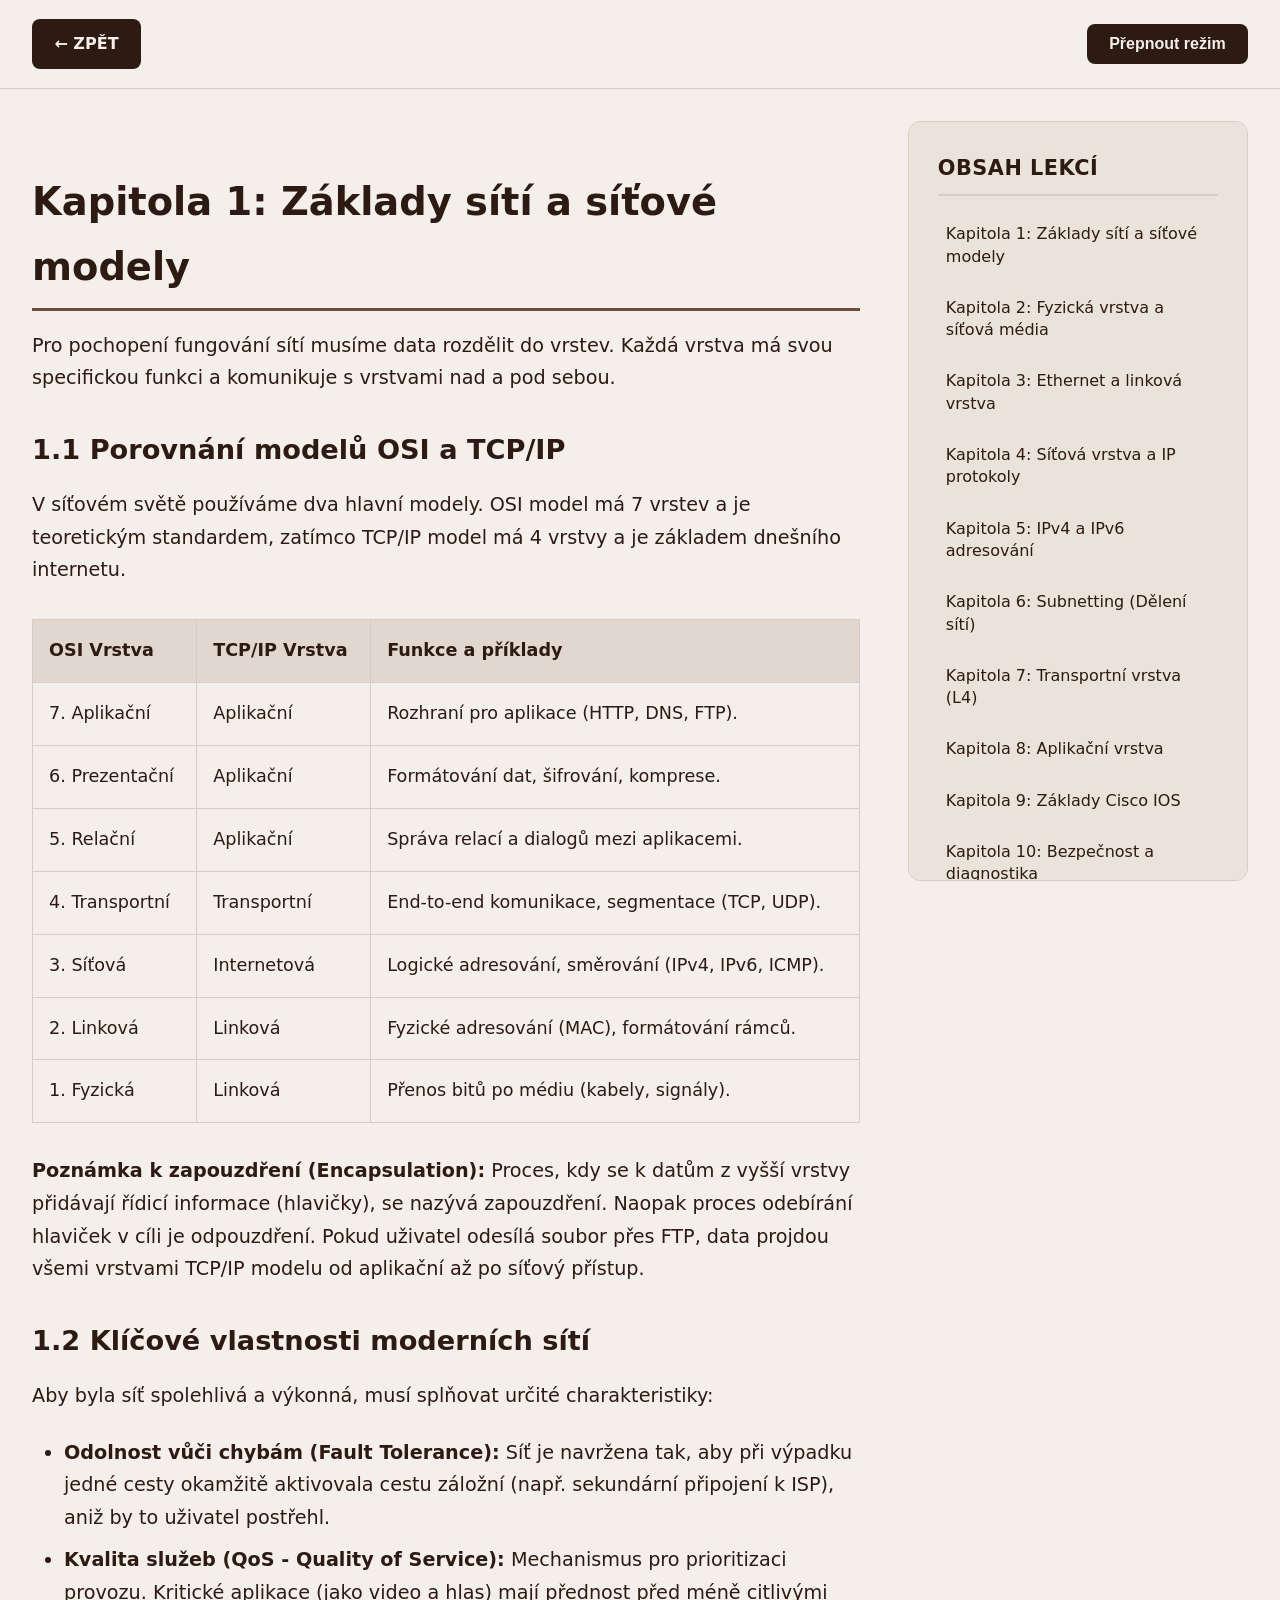
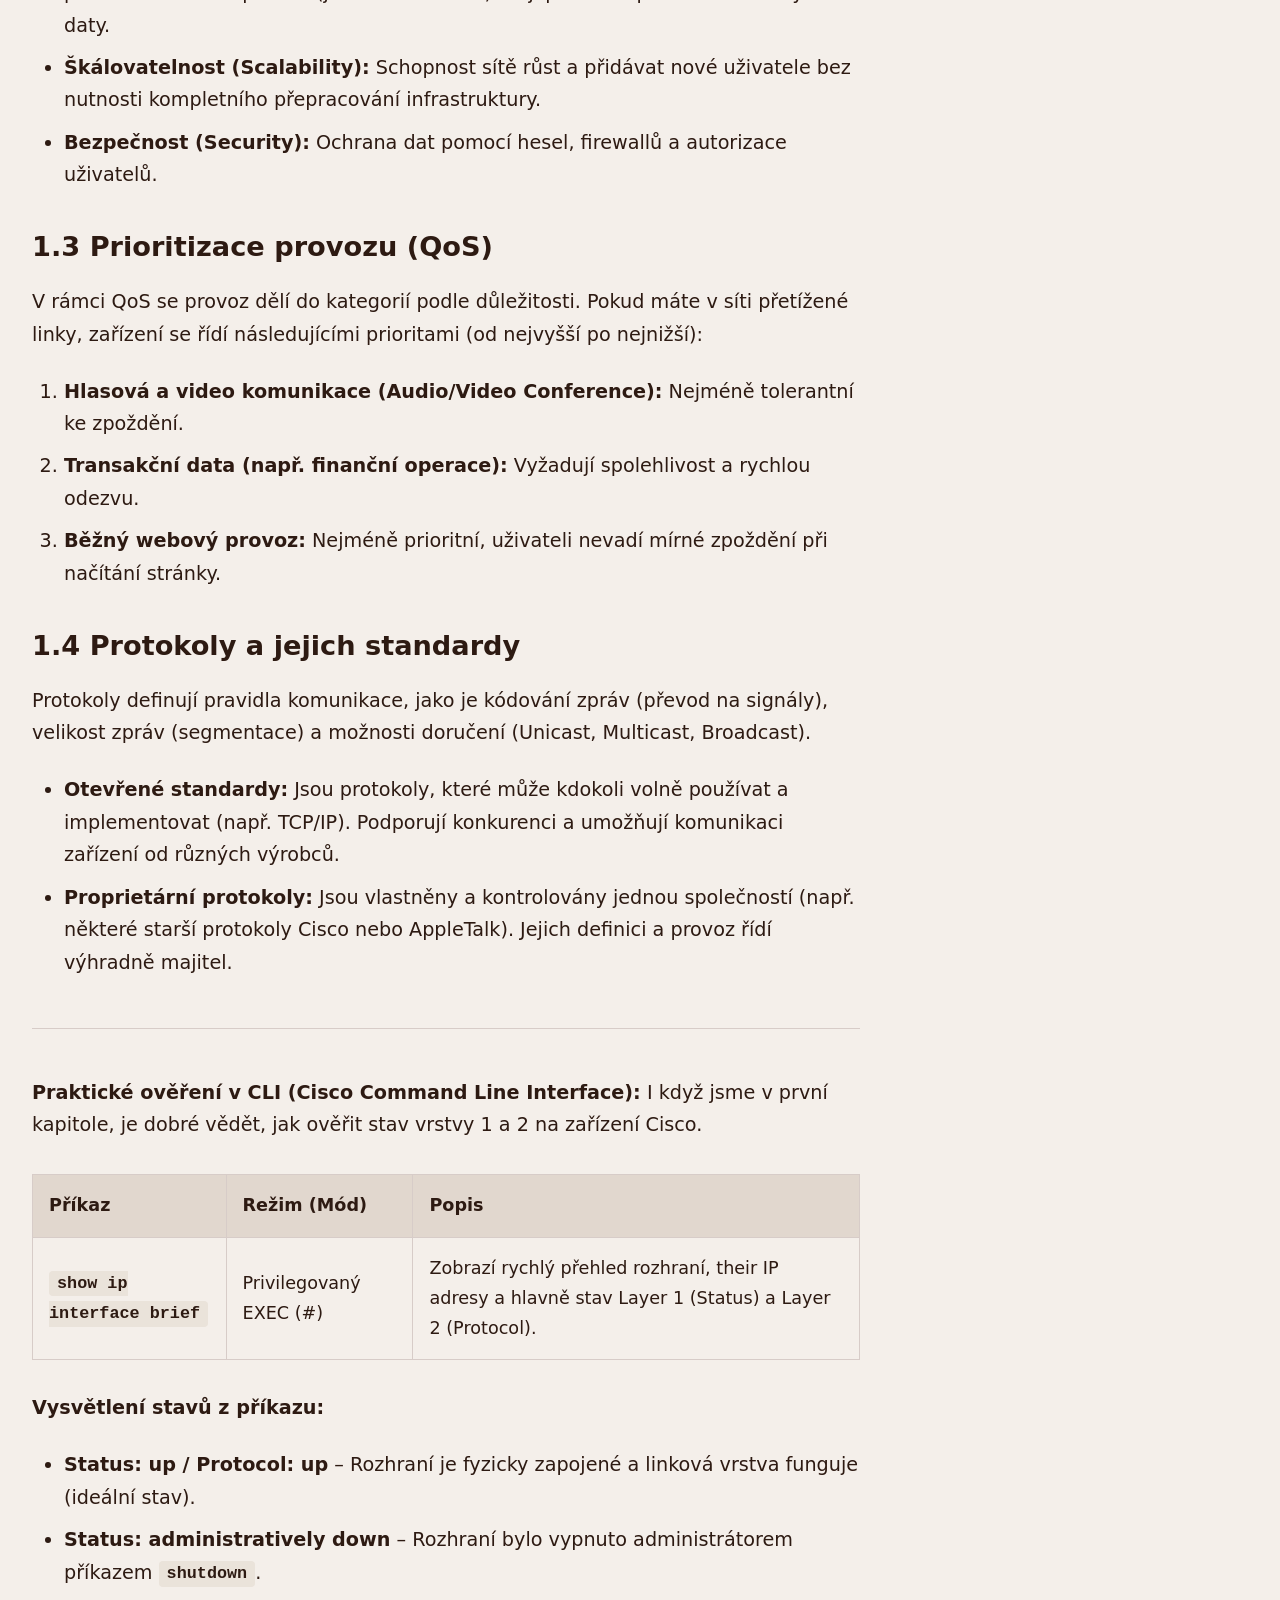
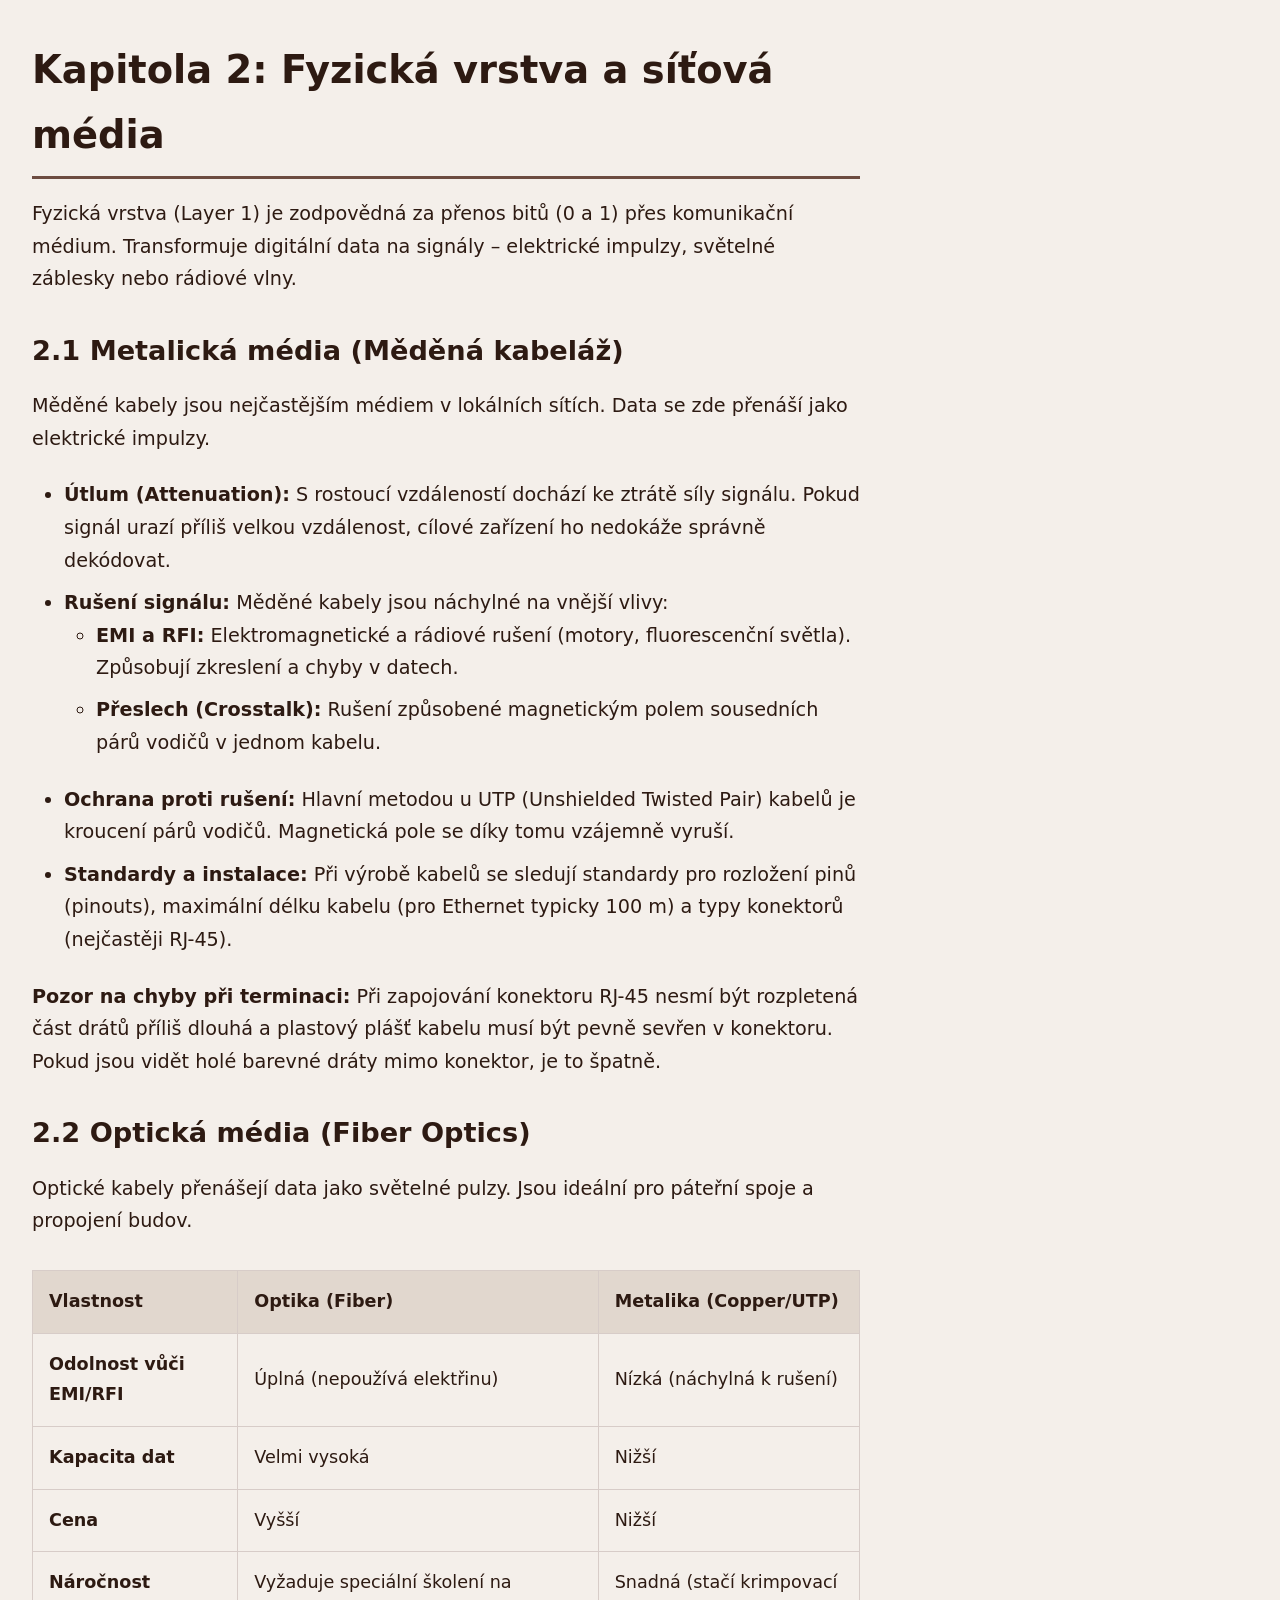
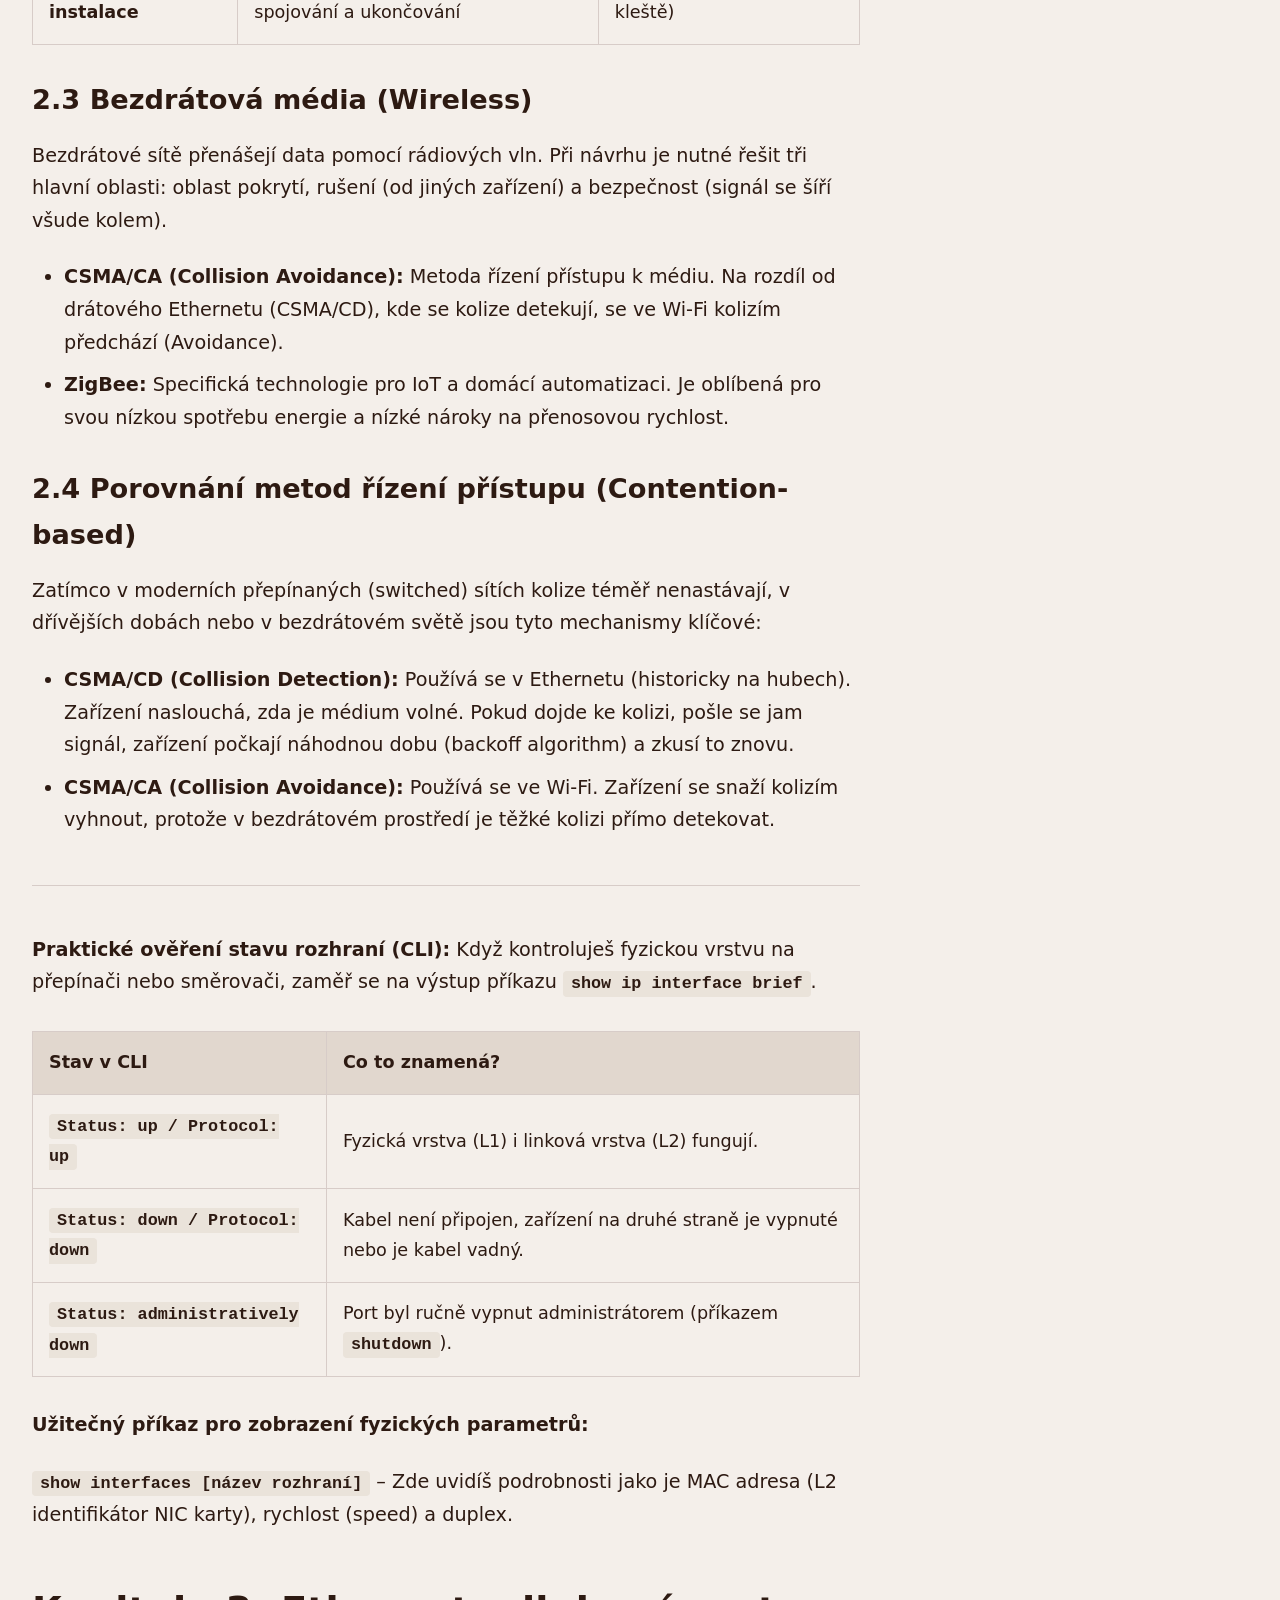
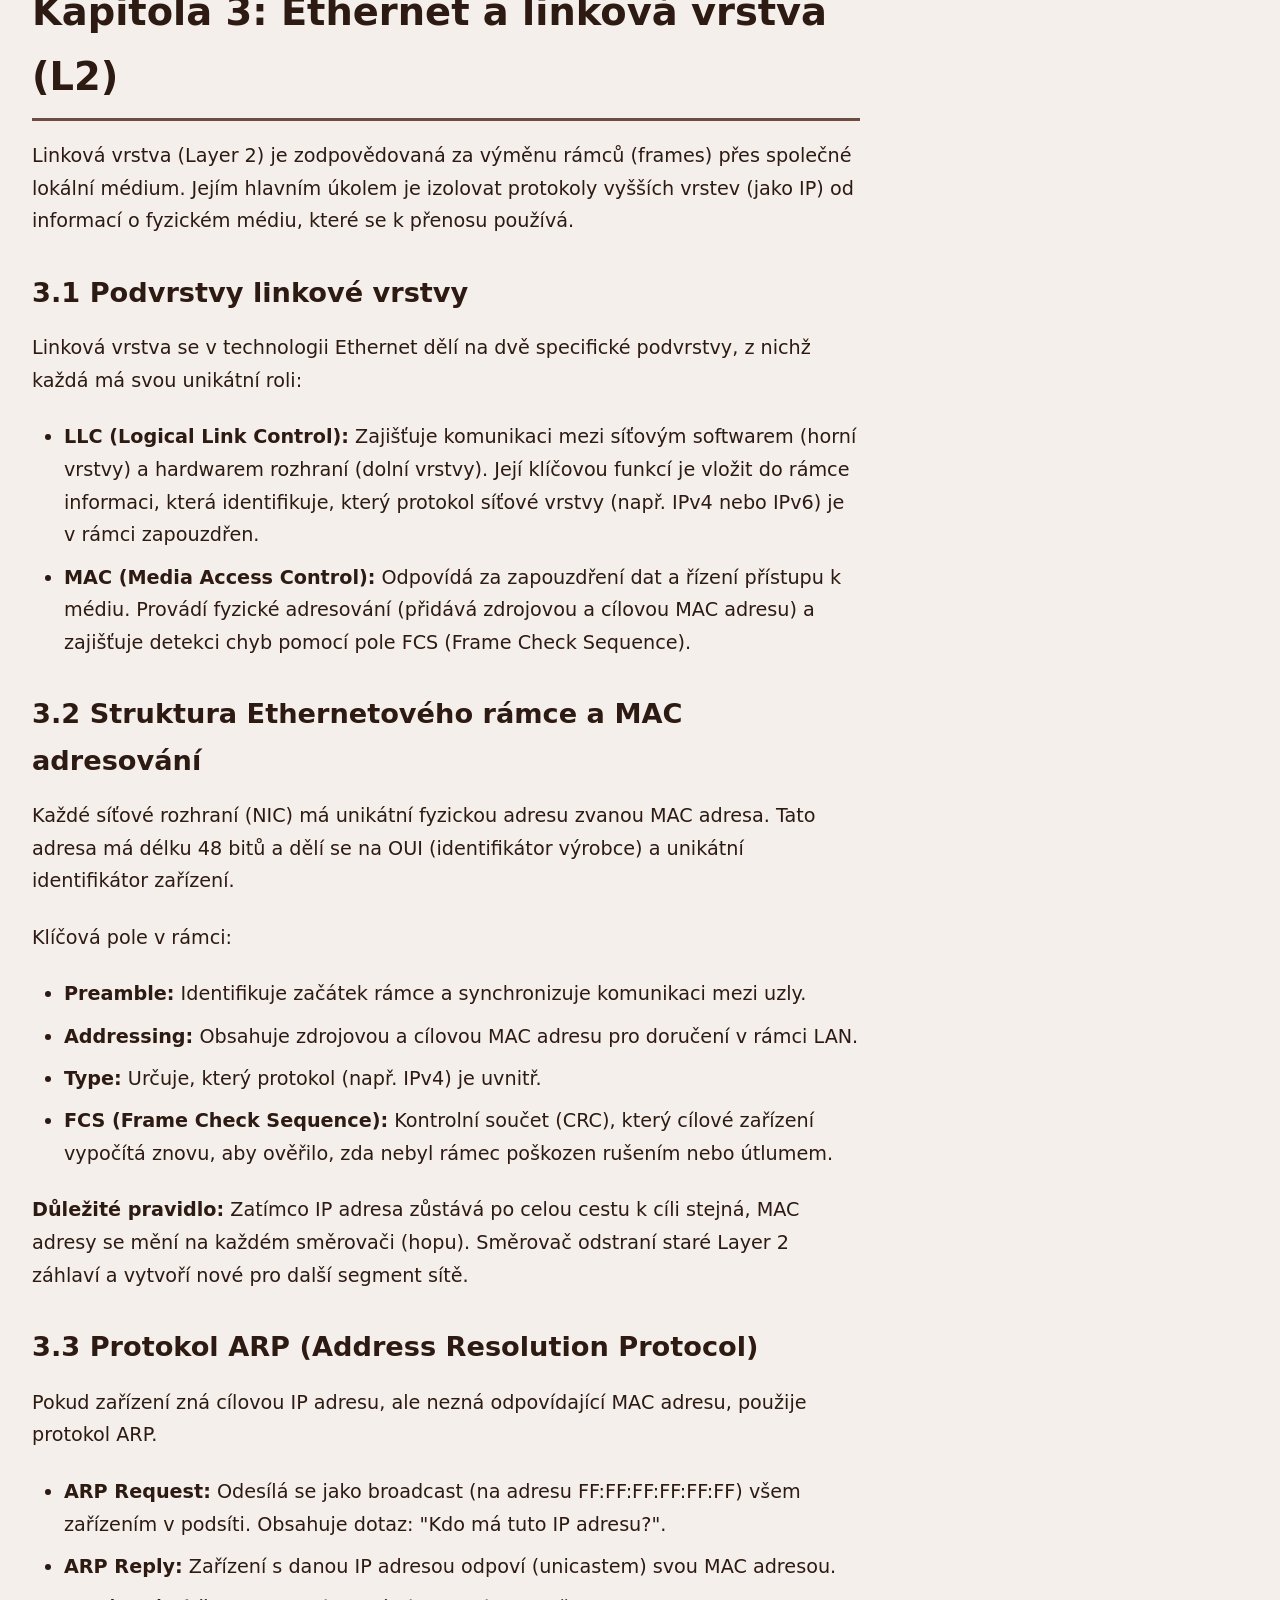
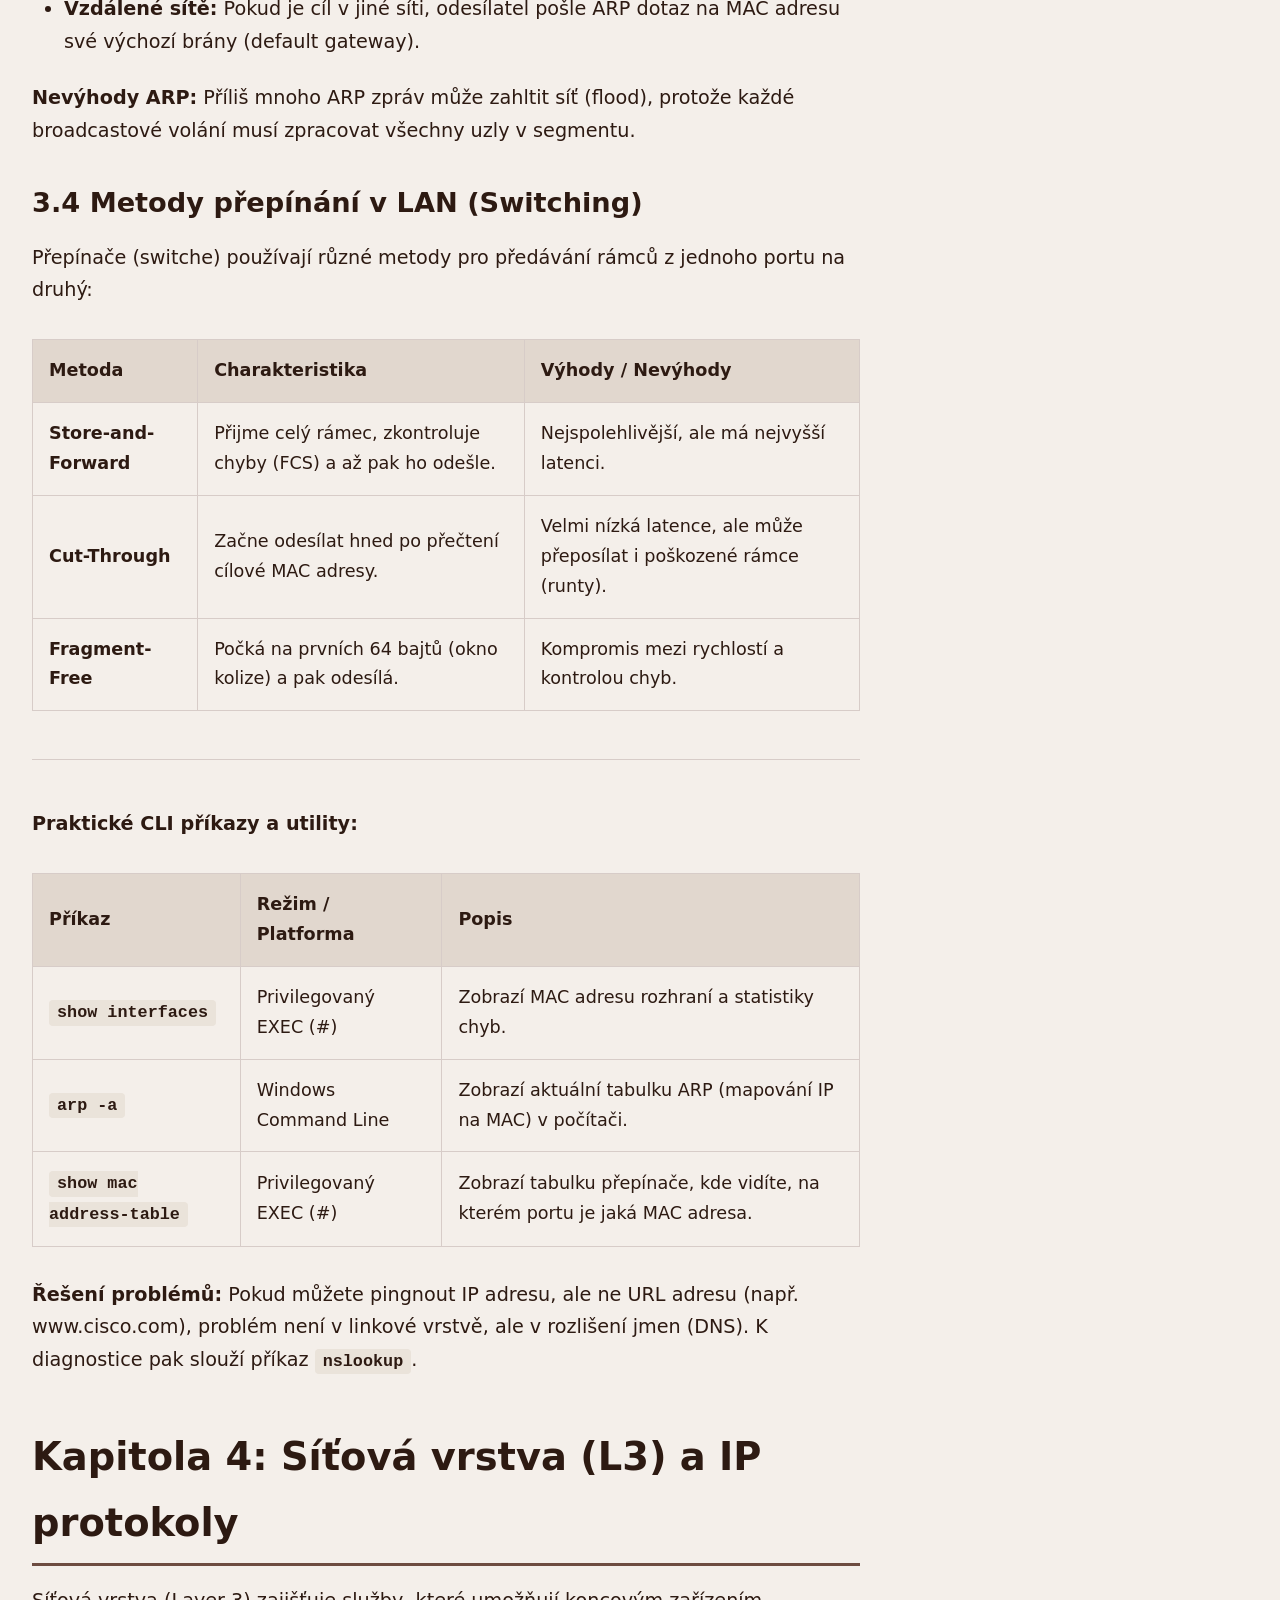
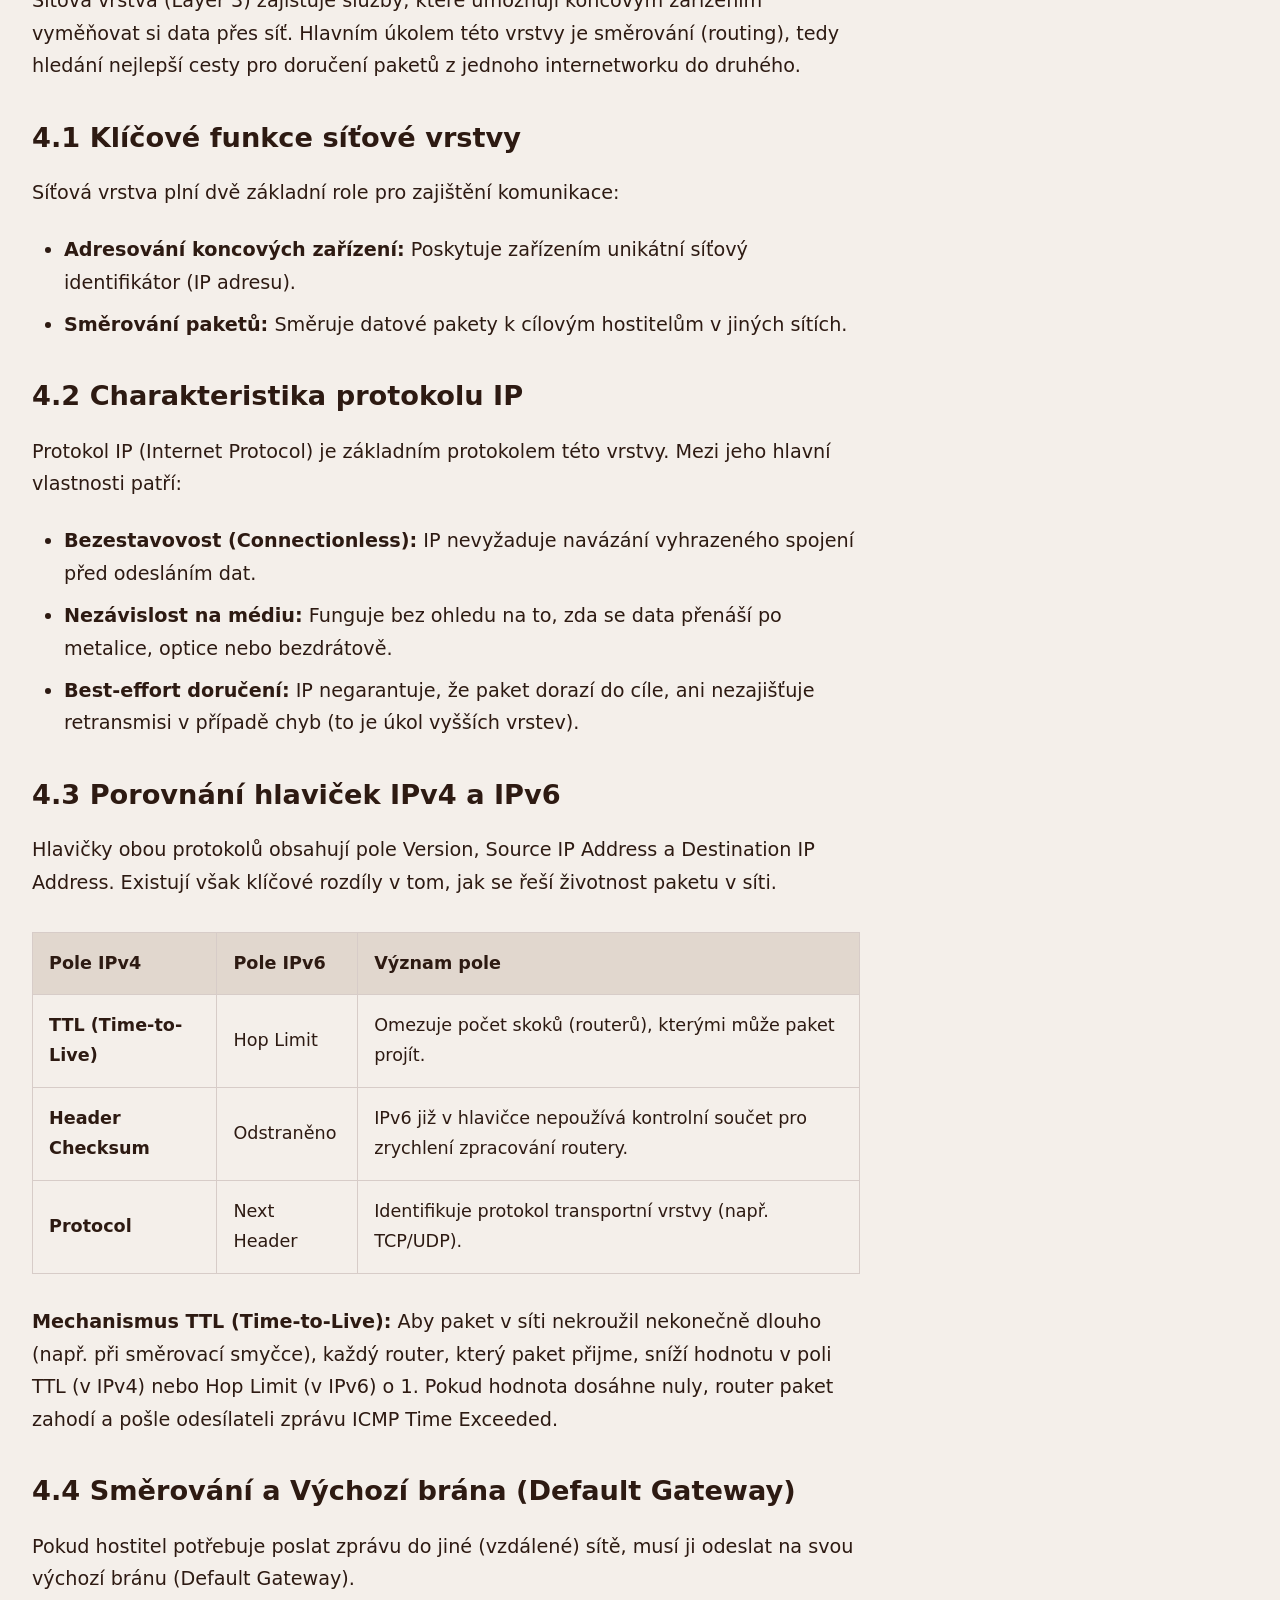
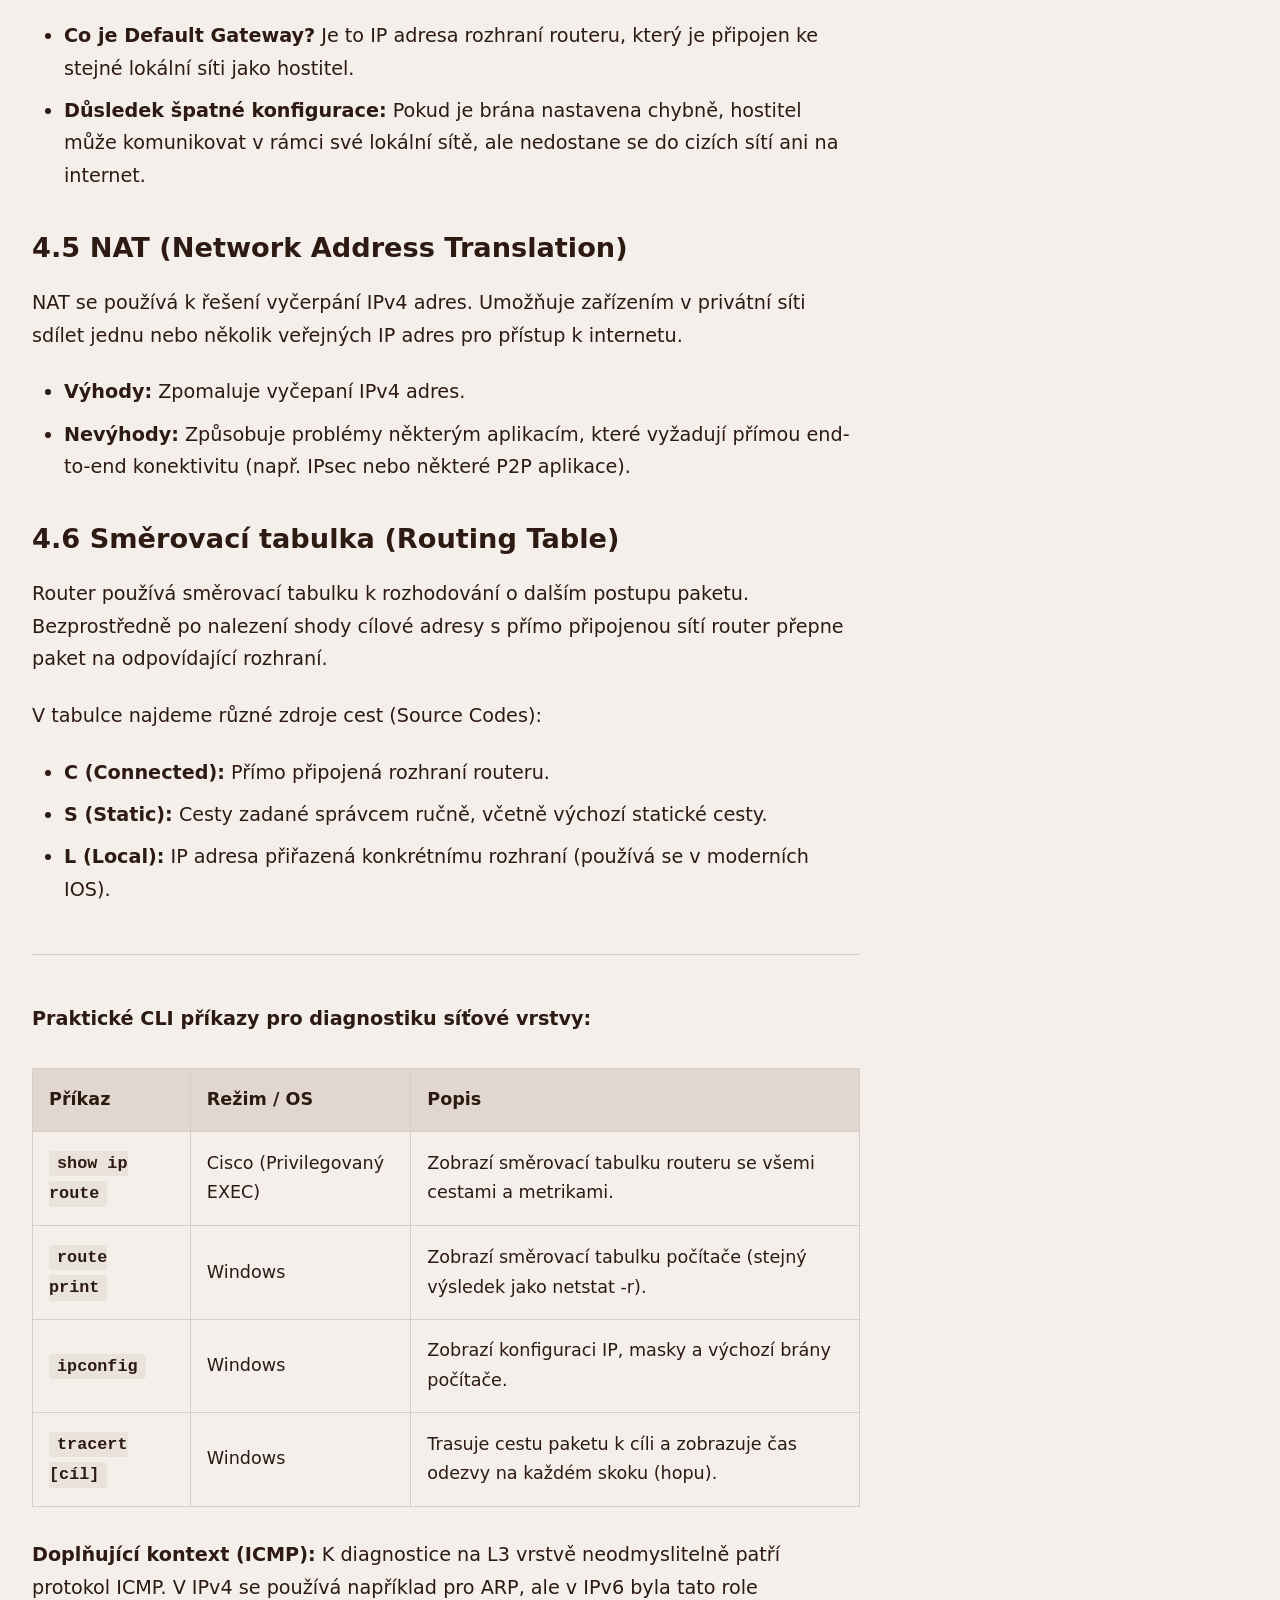
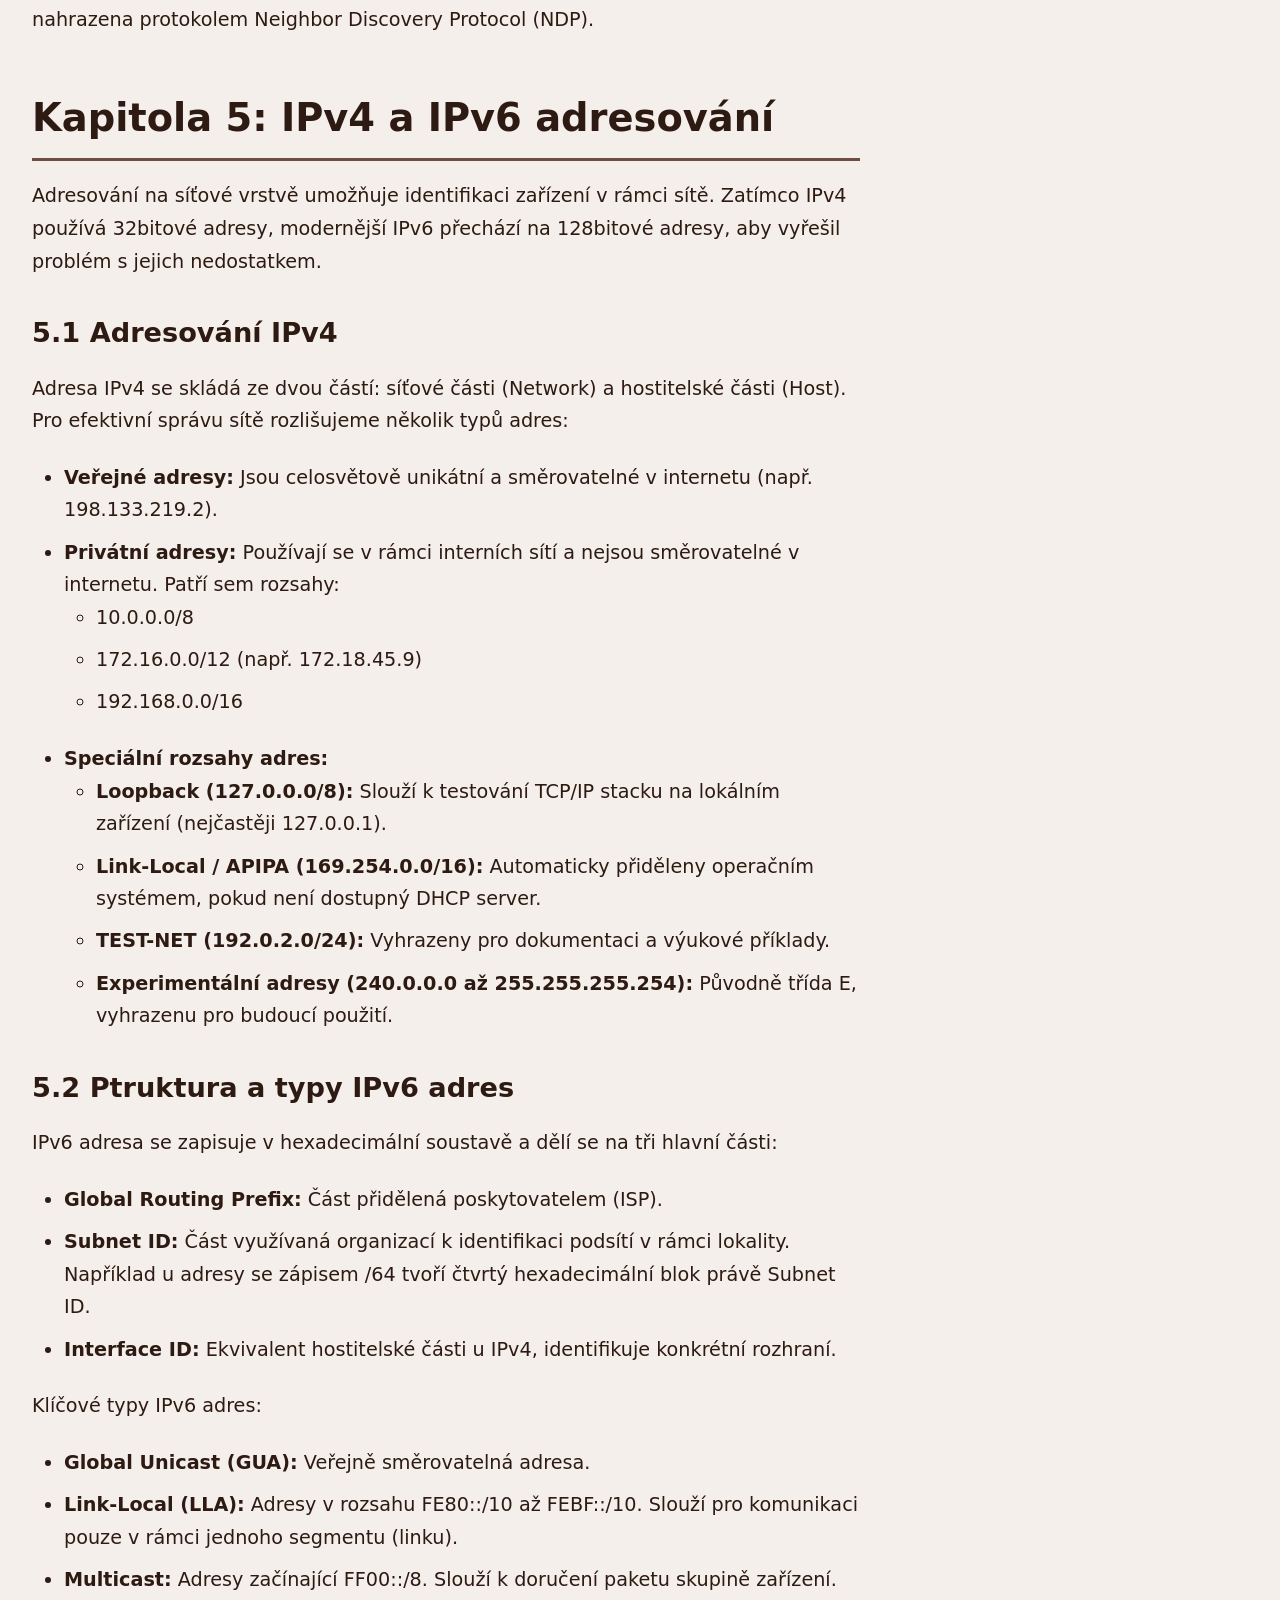
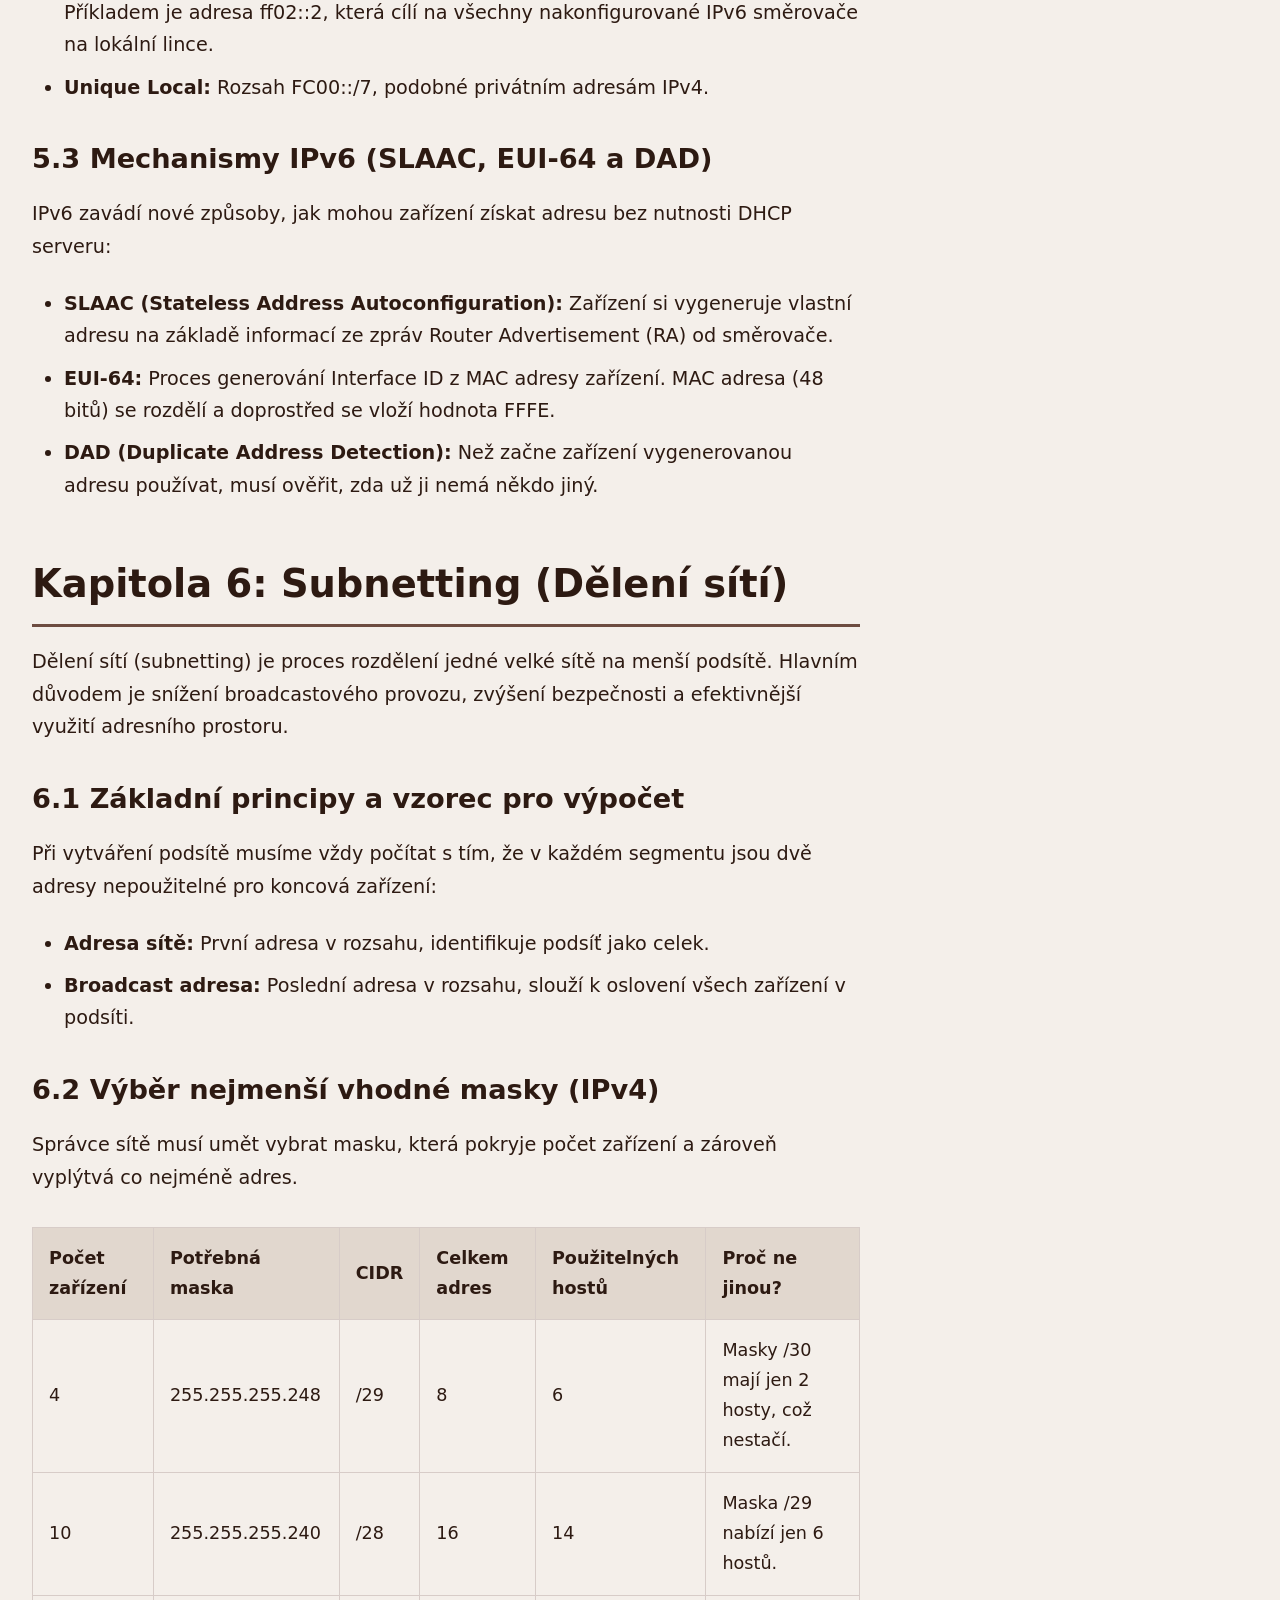
==== commit 5213518b: "Update service worker cache version and fix table data for clarity" ====
--- a/index.html
+++ b/index.html
@@ -3,7 +3,34 @@
 <head>
     <meta charset="UTF-8">
     <meta name="viewport" content="width=device-width, initial-scale=1.0">
-    <title>CCNA1</title>
+    <title>CCNA1 Tahák</title>
+        <meta name="description" content="Kompletní tahák na CCNA 1 v češtině: OSI a TCP/IP, fyzická a linková vrstva, IP adresování, subnetting, transportní i aplikační vrstva, Cisco IOS a bezpečnost.">
+    <meta name="keywords" content="CCNA, CCNA1, Cisco, sítě, TCP/IP, OSI, subnetting, IPv4, IPv6, Cisco IOS, síťová bezpečnost">
+        <meta name="robots" content="index, follow, max-image-preview:large">
+        <meta name="author" content="opikula.dev">
+        <meta name="theme-color" content="#0b1220">
+
+        <meta property="og:type" content="article">
+        <meta property="og:locale" content="cs_CZ">
+        <meta property="og:site_name" content="CCNA1 Tahák">
+        <meta property="og:title" content="CCNA1 Tahák - Základy sítí, Cisco IOS a bezpečnost">
+        <meta property="og:description" content="Přehledný studijní tahák pro CCNA 1 v češtině včetně protokolů, portů, subnettingu, diagnostiky a praktických CLI příkazů.">
+
+        <meta name="twitter:card" content="summary_large_image">
+        <meta name="twitter:title" content="CCNA1 Tahák - Základy sítí, Cisco IOS a bezpečnost">
+        <meta name="twitter:description" content="Studijní tahák pro CCNA 1: modely sítí, IP adresace, subnetting, TCP/UDP, DNS, DHCP, IOS příkazy a bezpečnost.">
+        <link rel="manifest" href="/manifest.json">
+        <meta name="theme-color" content="#000000">
+
+        <script type="application/ld+json">
+        {
+            "@context": "https://schema.org",
+            "@type": "WebPage",
+            "name": "CCNA1 Tahák",
+            "inLanguage": "cs",
+            "description": "Kompletní český tahák pro CCNA 1 se zaměřením na síťové modely, IP protokoly, subnetting, Cisco IOS a bezpečnost."
+        }
+        </script>
     <link rel="stylesheet" href="tahak.css">
 </head>
 <body>
@@ -57,12 +84,12 @@
                     </tr>
                     <tr>
                         <td>2. Linková</td>
-                        <td>Přístup k síti</td>
+                        <td>Linková</td>
                         <td>Fyzické adresování (MAC), formátování rámců.</td>
                     </tr>
                     <tr>
                         <td>1. Fyzická</td>
-                        <td>Přístup k síti</td>
+                        <td>Linková</td>
                         <td>Přenos bitů po médiu (kabely, signály).</td>
                     </tr>
                 </tbody>
@@ -1164,6 +1191,15 @@
             </div>
         </aside>
     </div>
+    <script>
+    if ('serviceWorker' in navigator) {
+        window.addEventListener('load', () => {
+        navigator.serviceWorker.register('/sw.js')
+            .then((reg) => console.log('Service Worker registrován!', reg))
+            .catch((err) => console.log('Chyba při registraci Service Workeru:', err));
+        });
+    }
+    </script>
 </body>
 <script src="tahak.js"></script>
 </html>
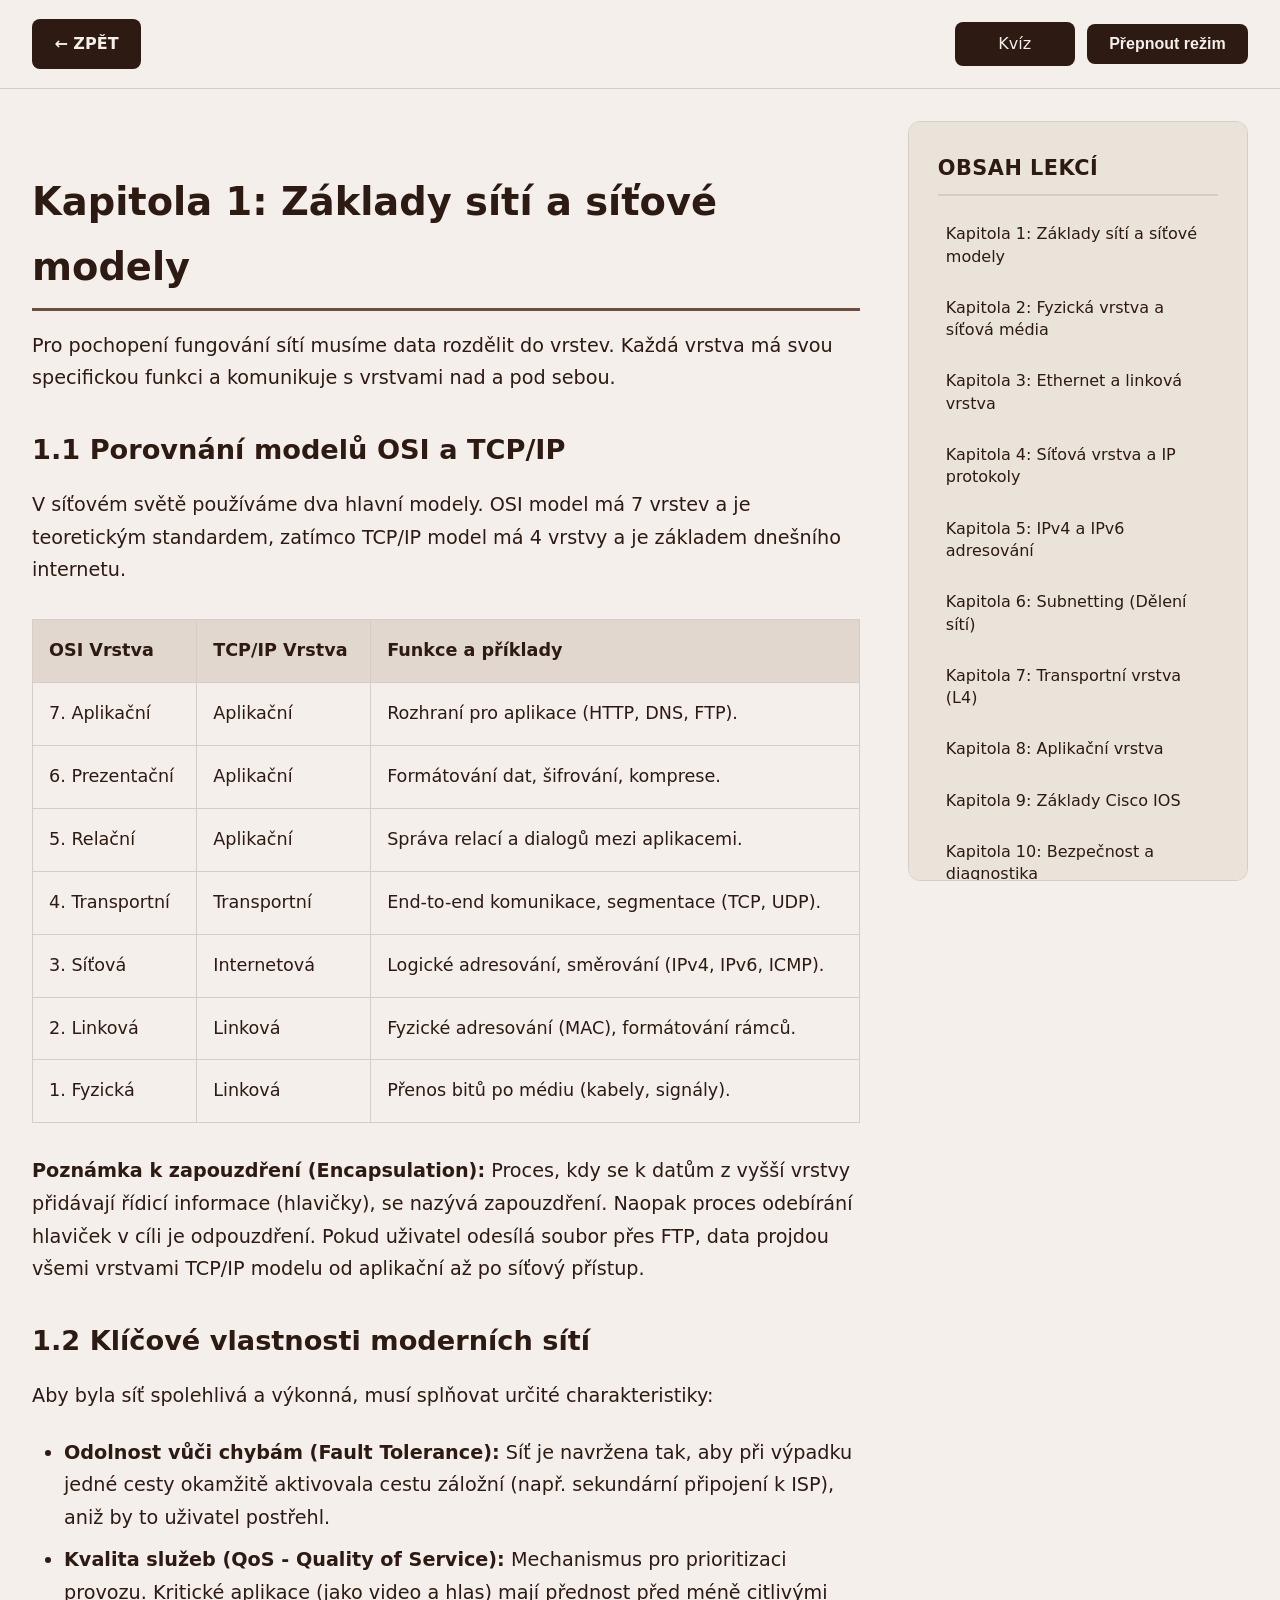
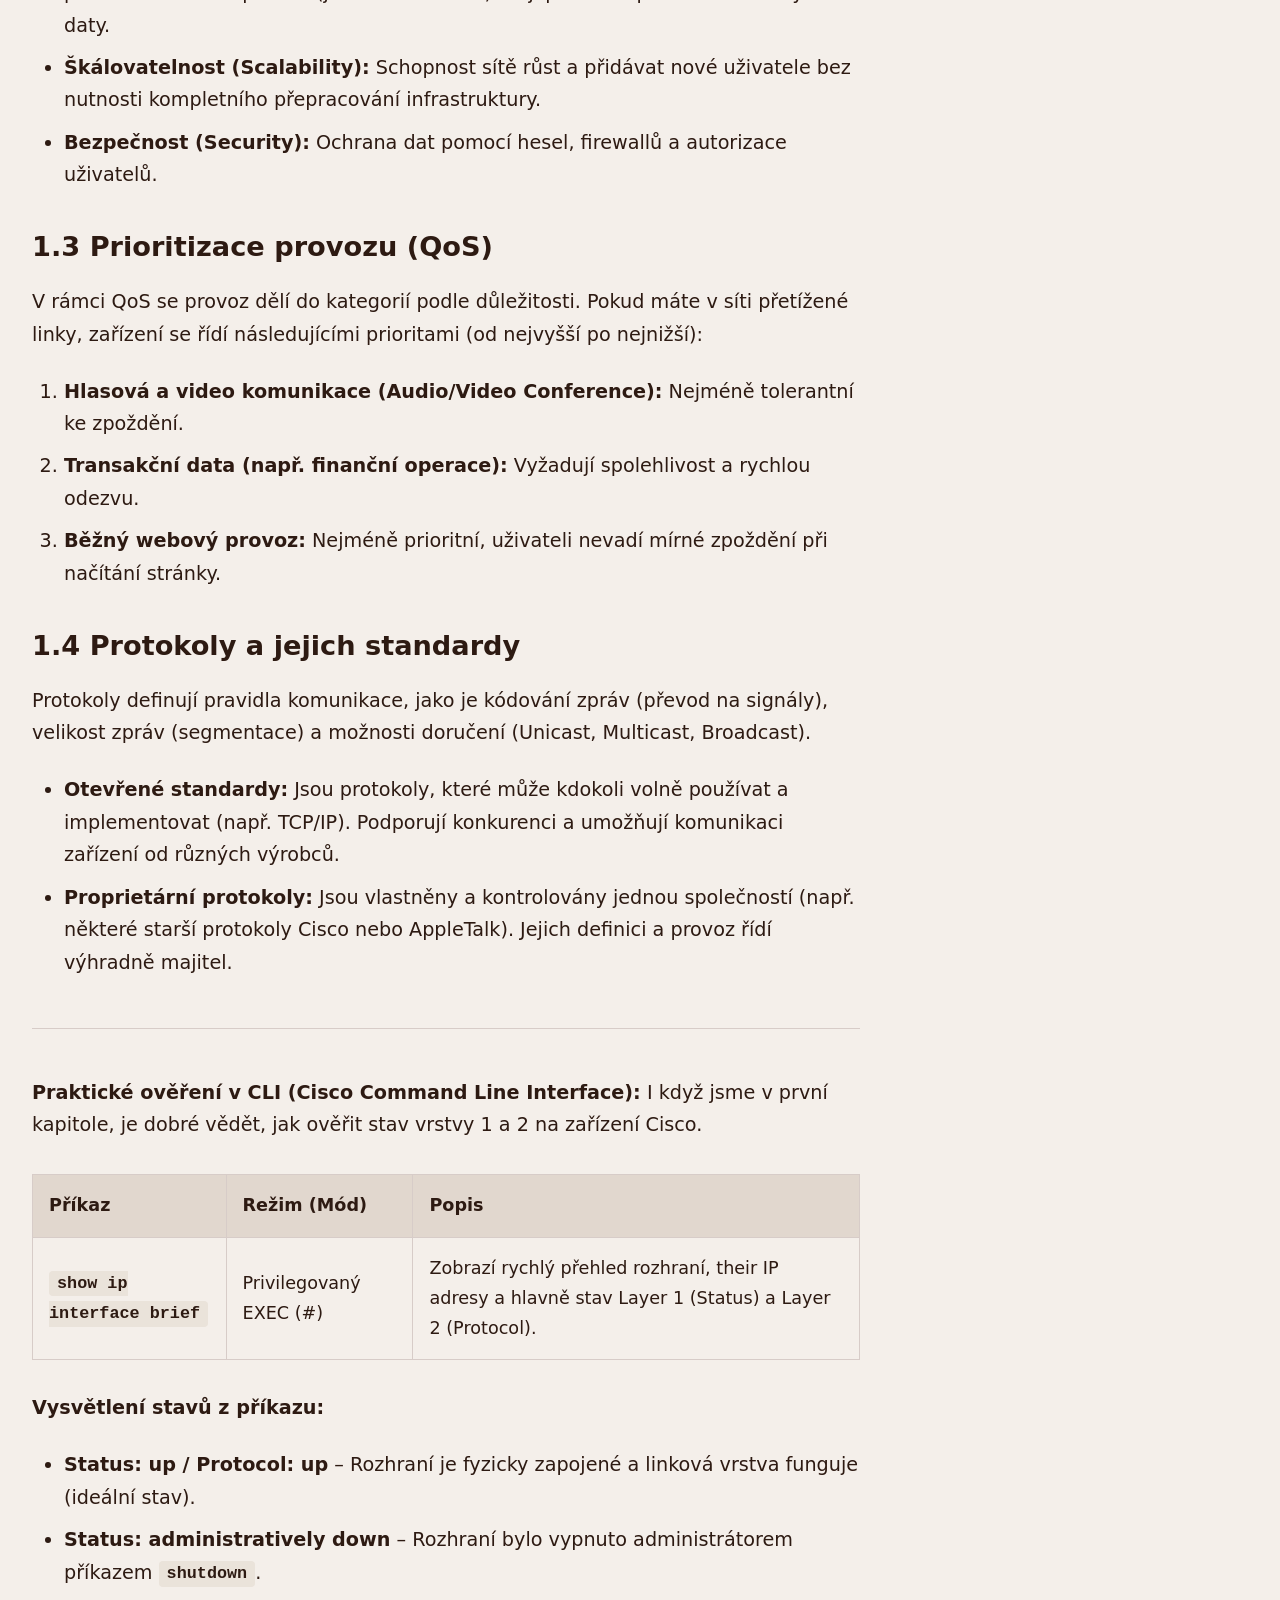
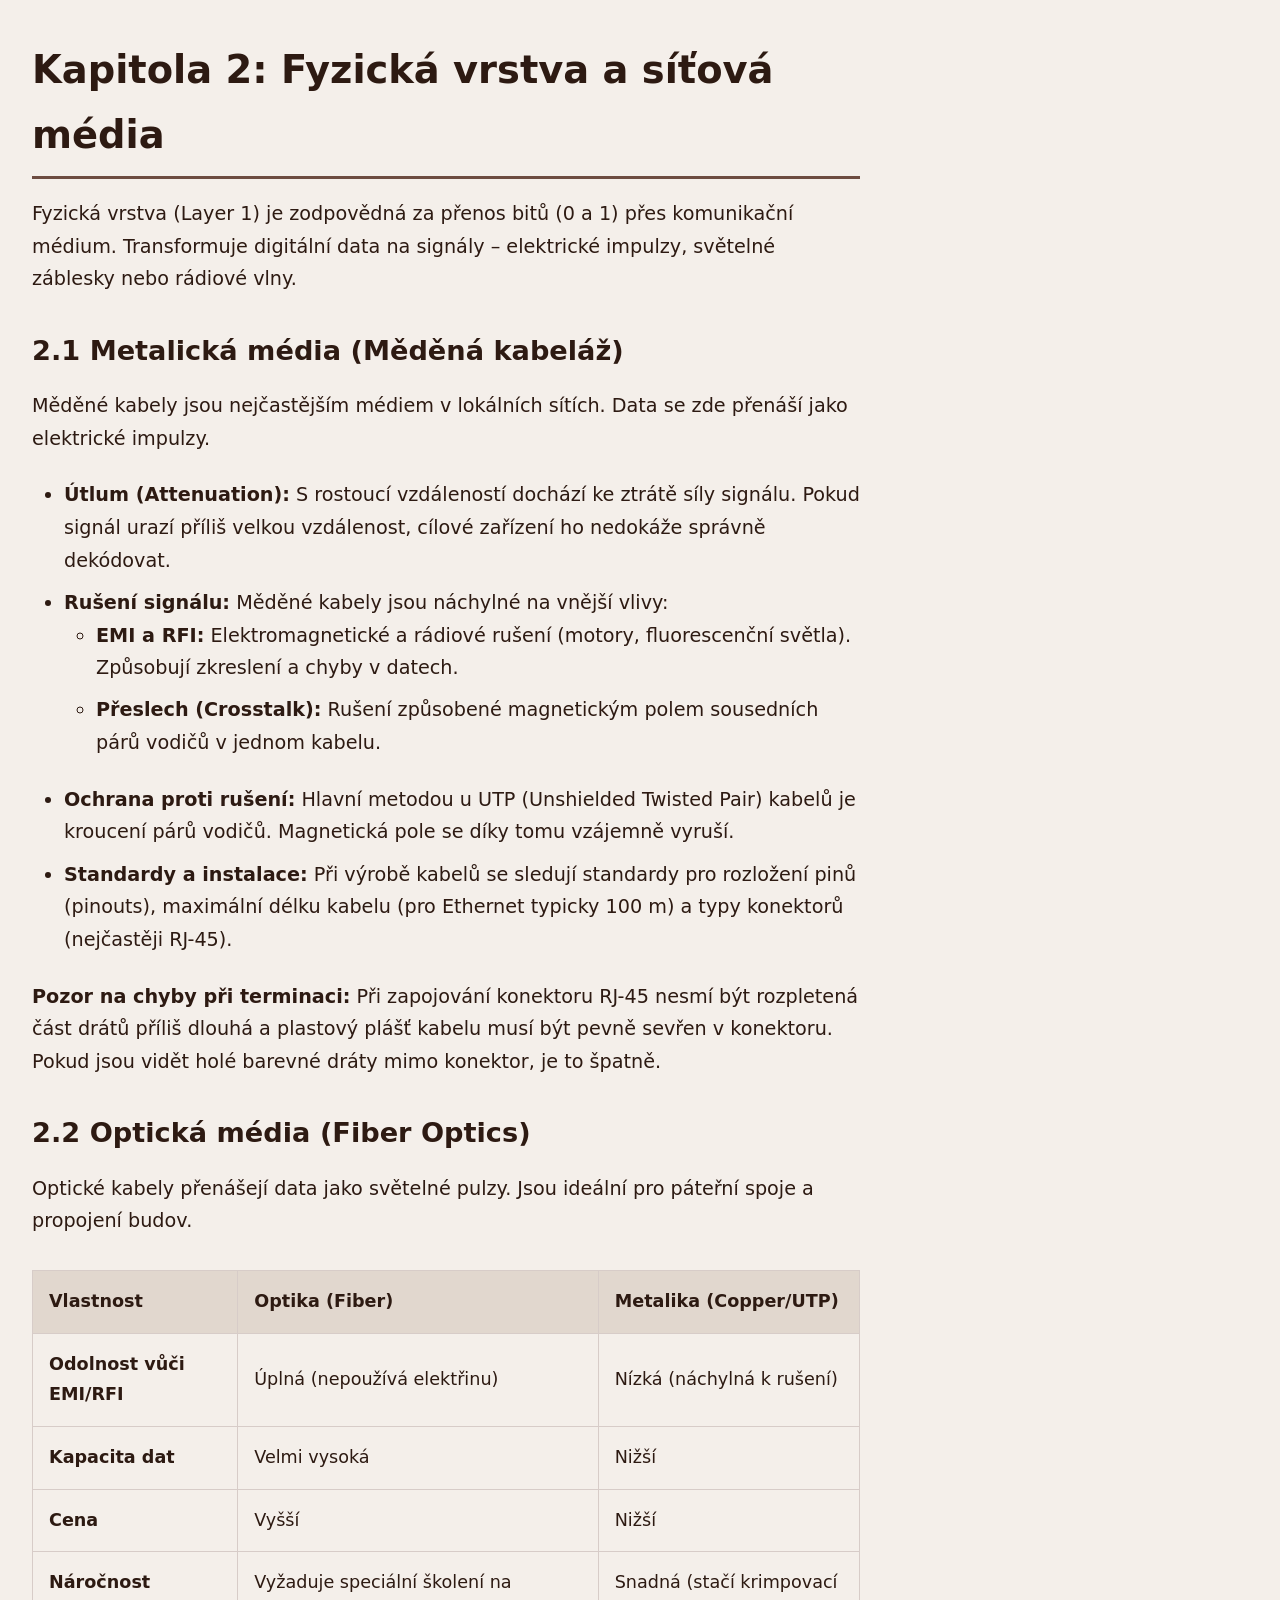
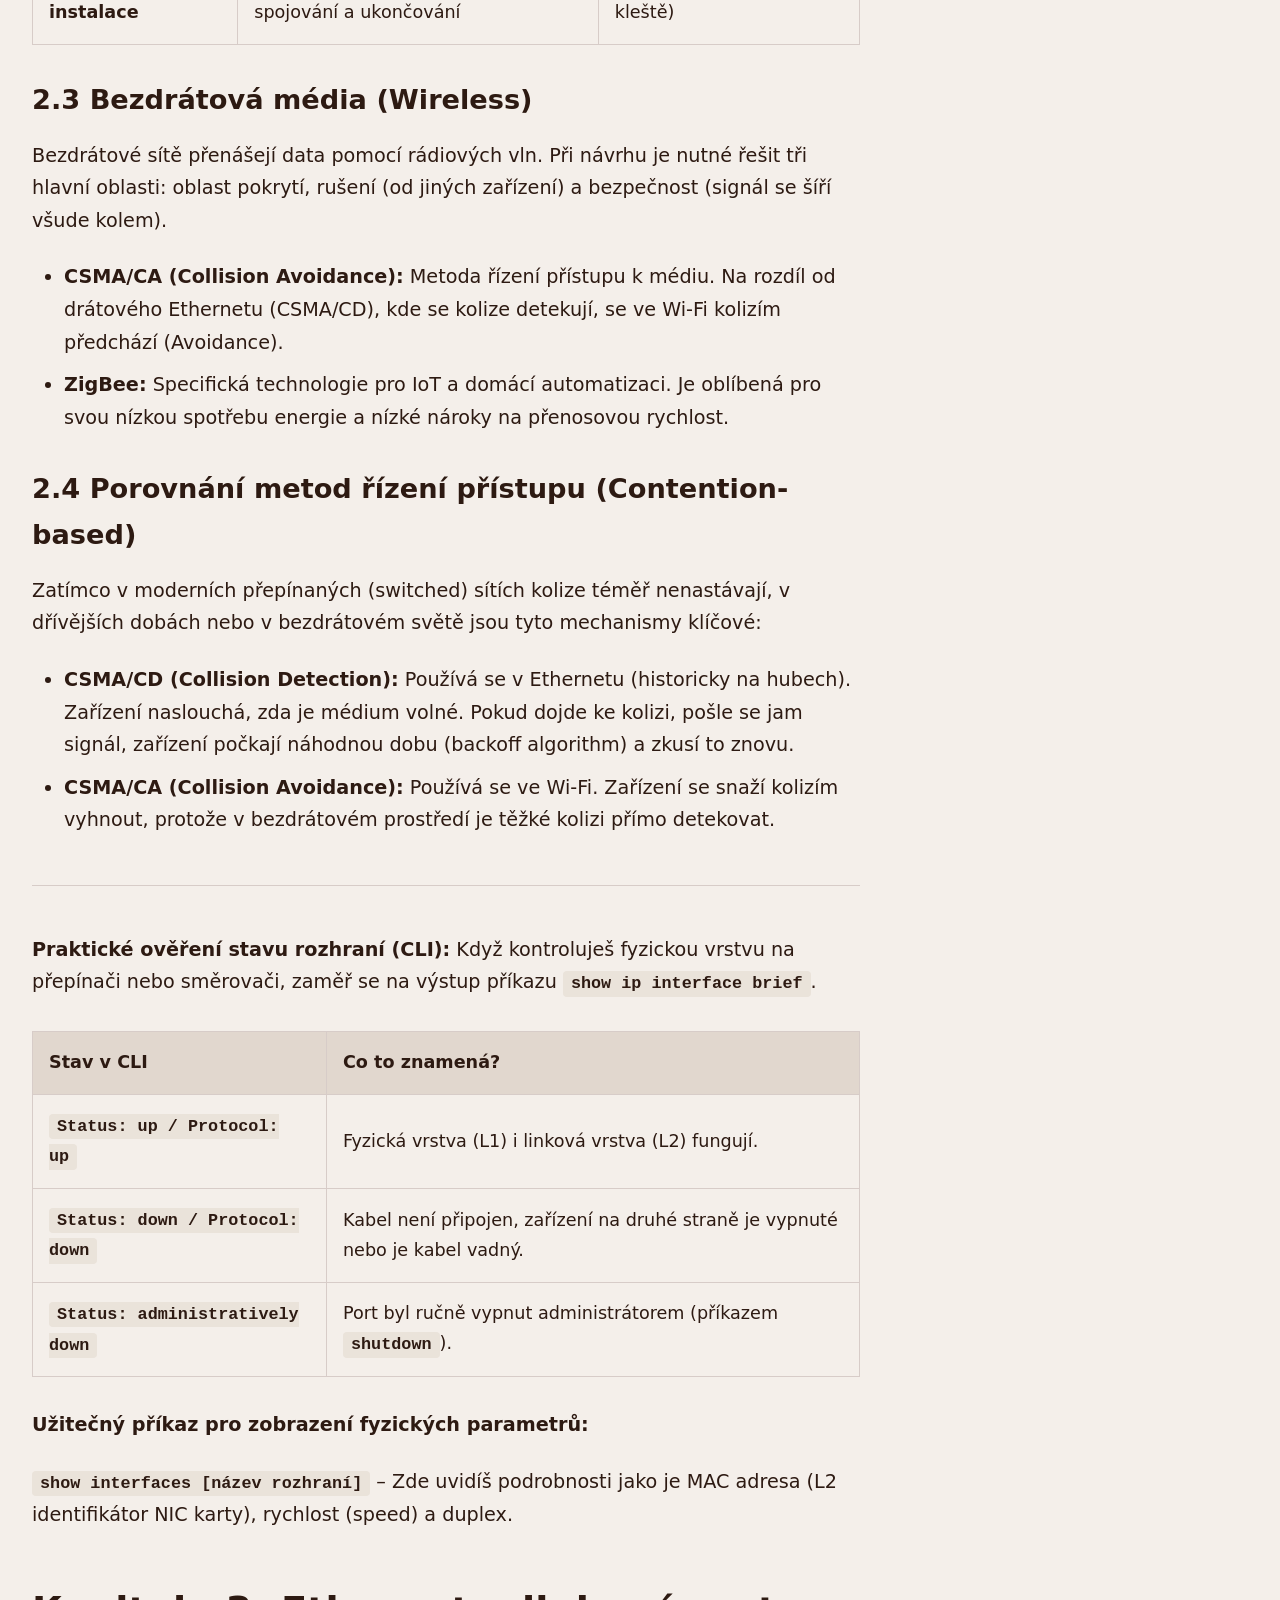
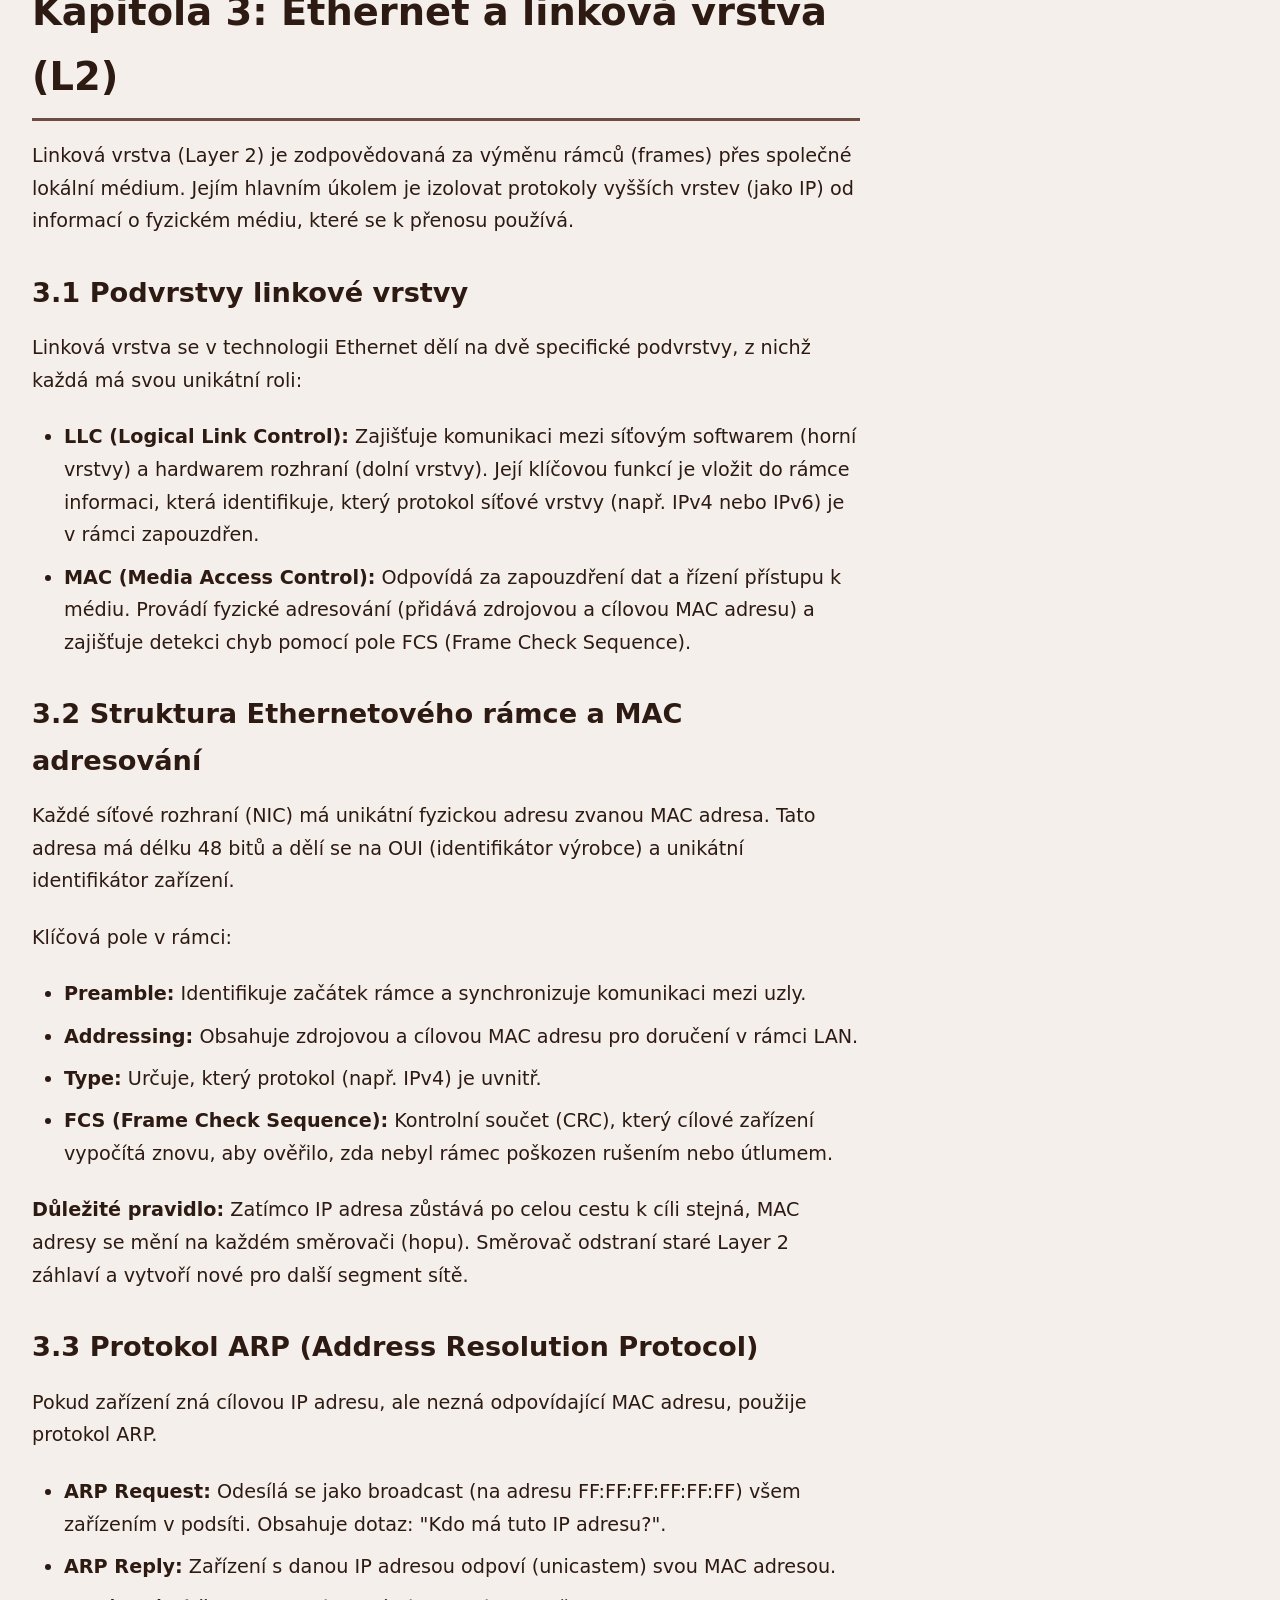
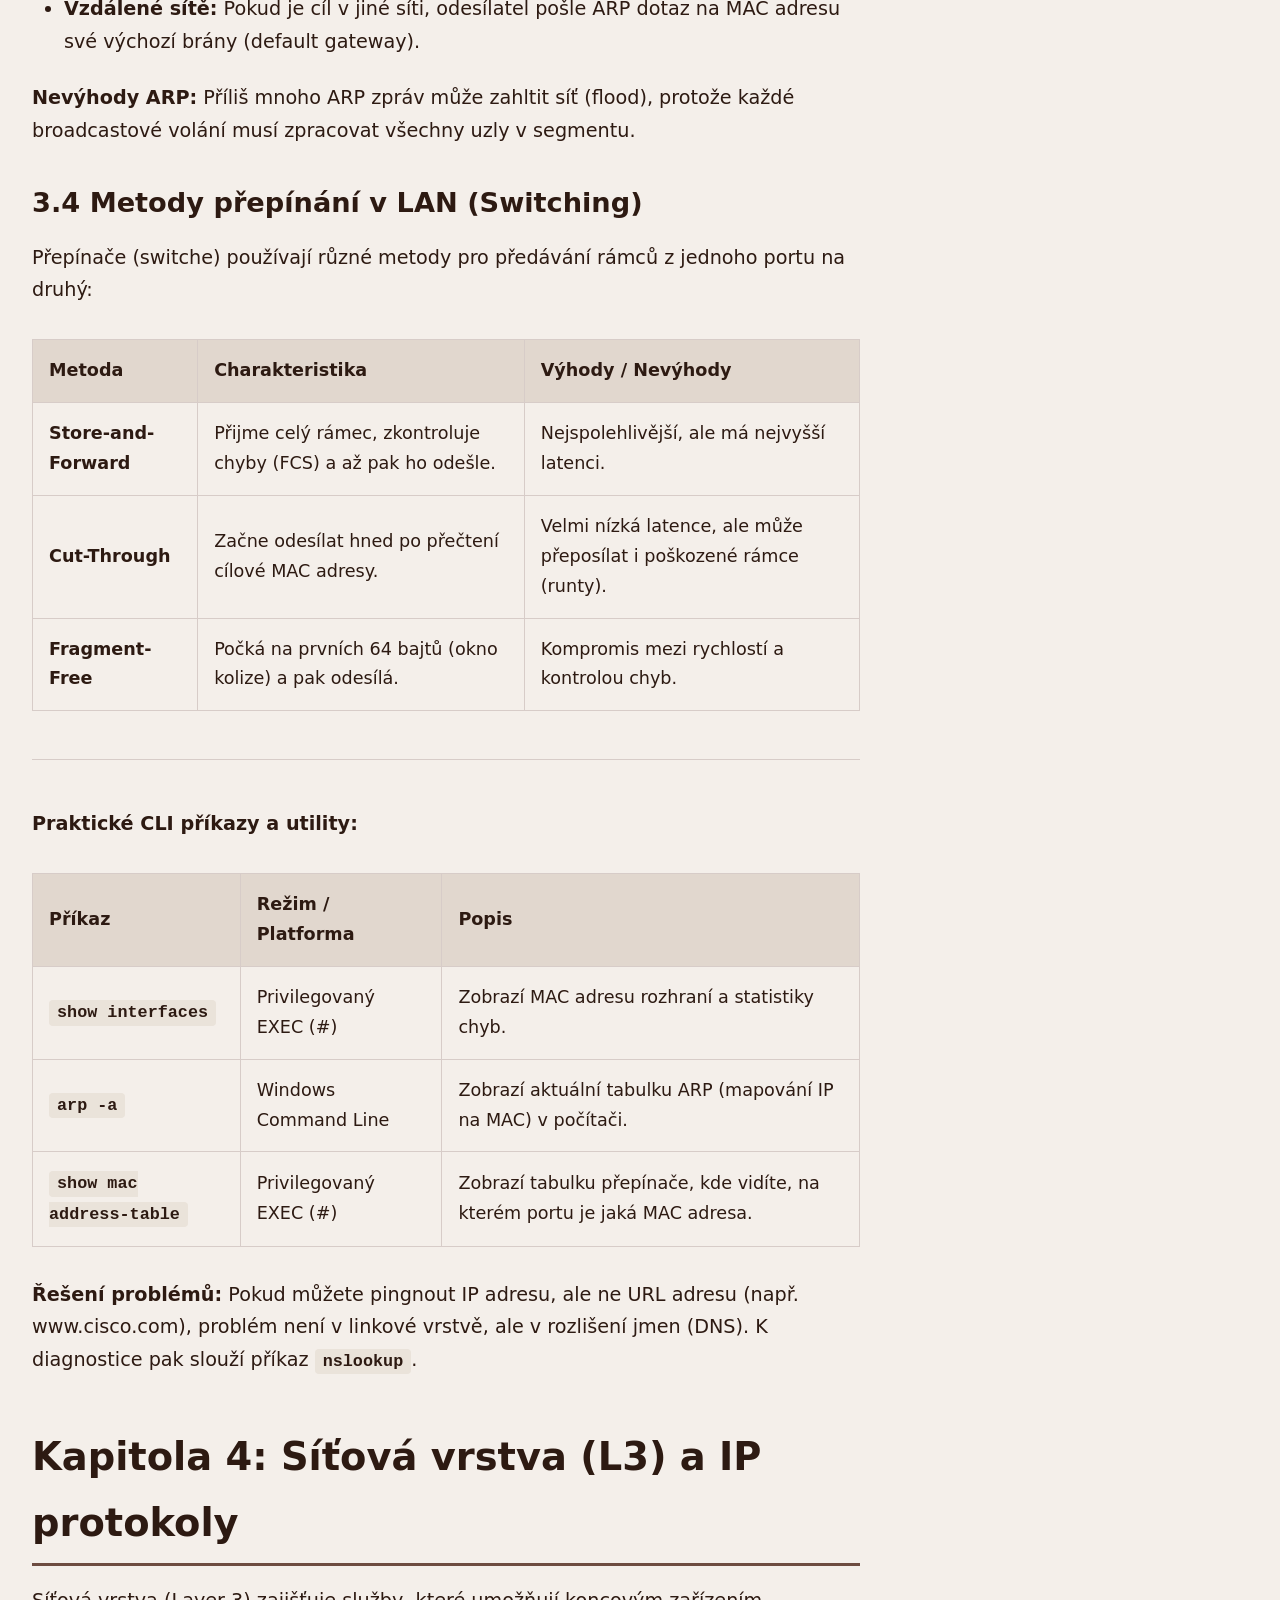
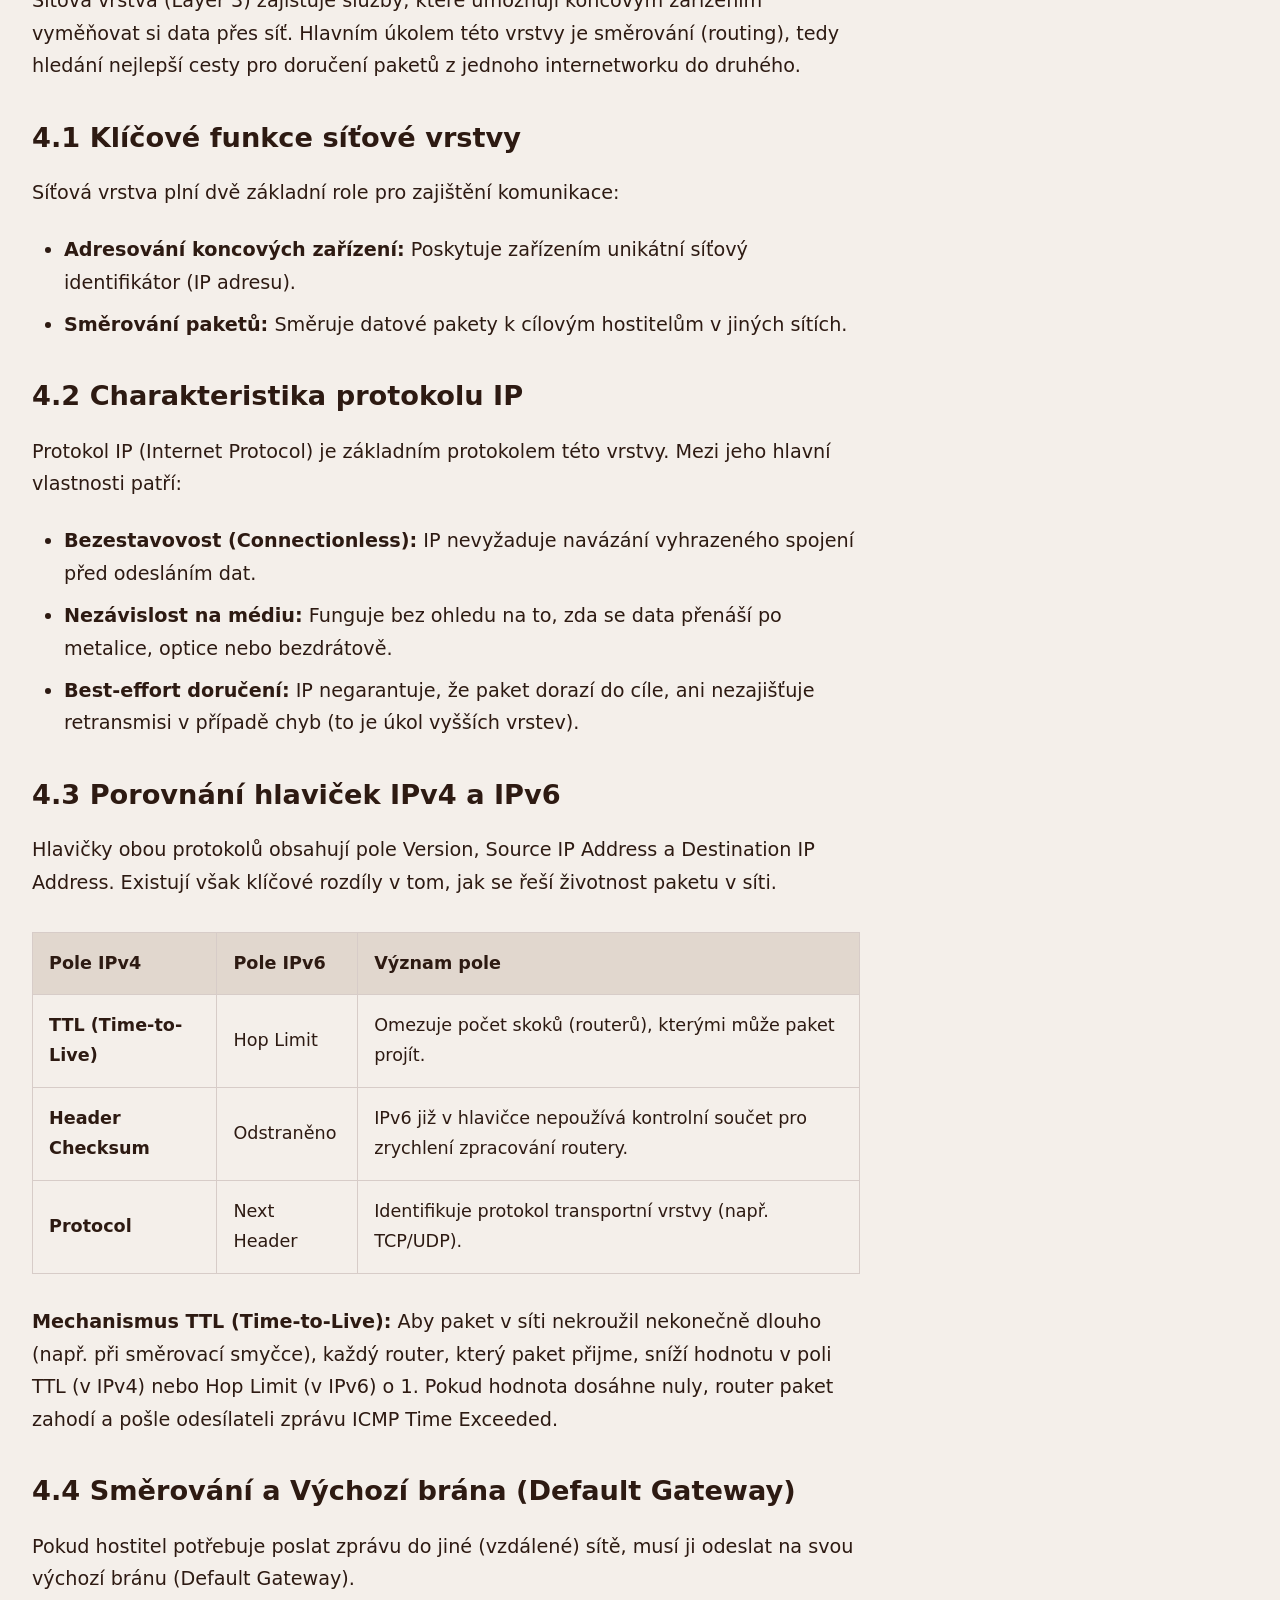
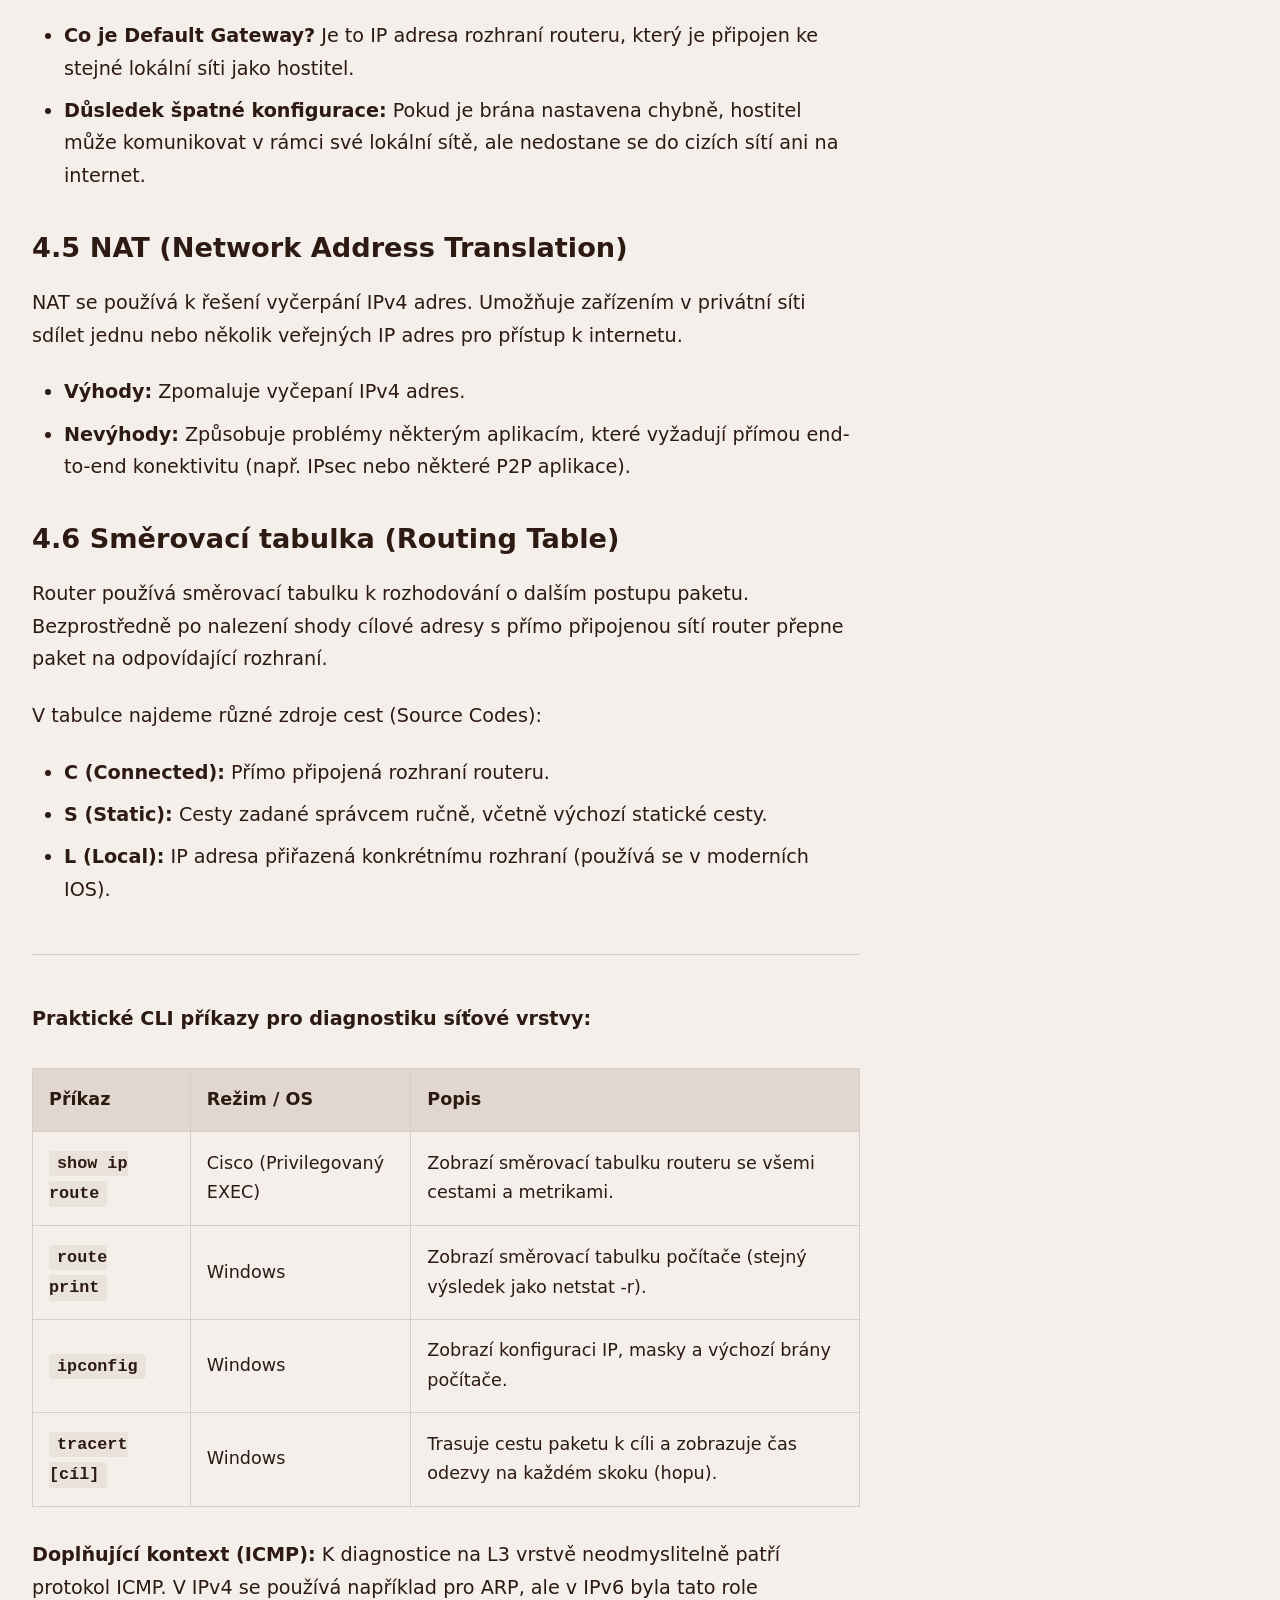
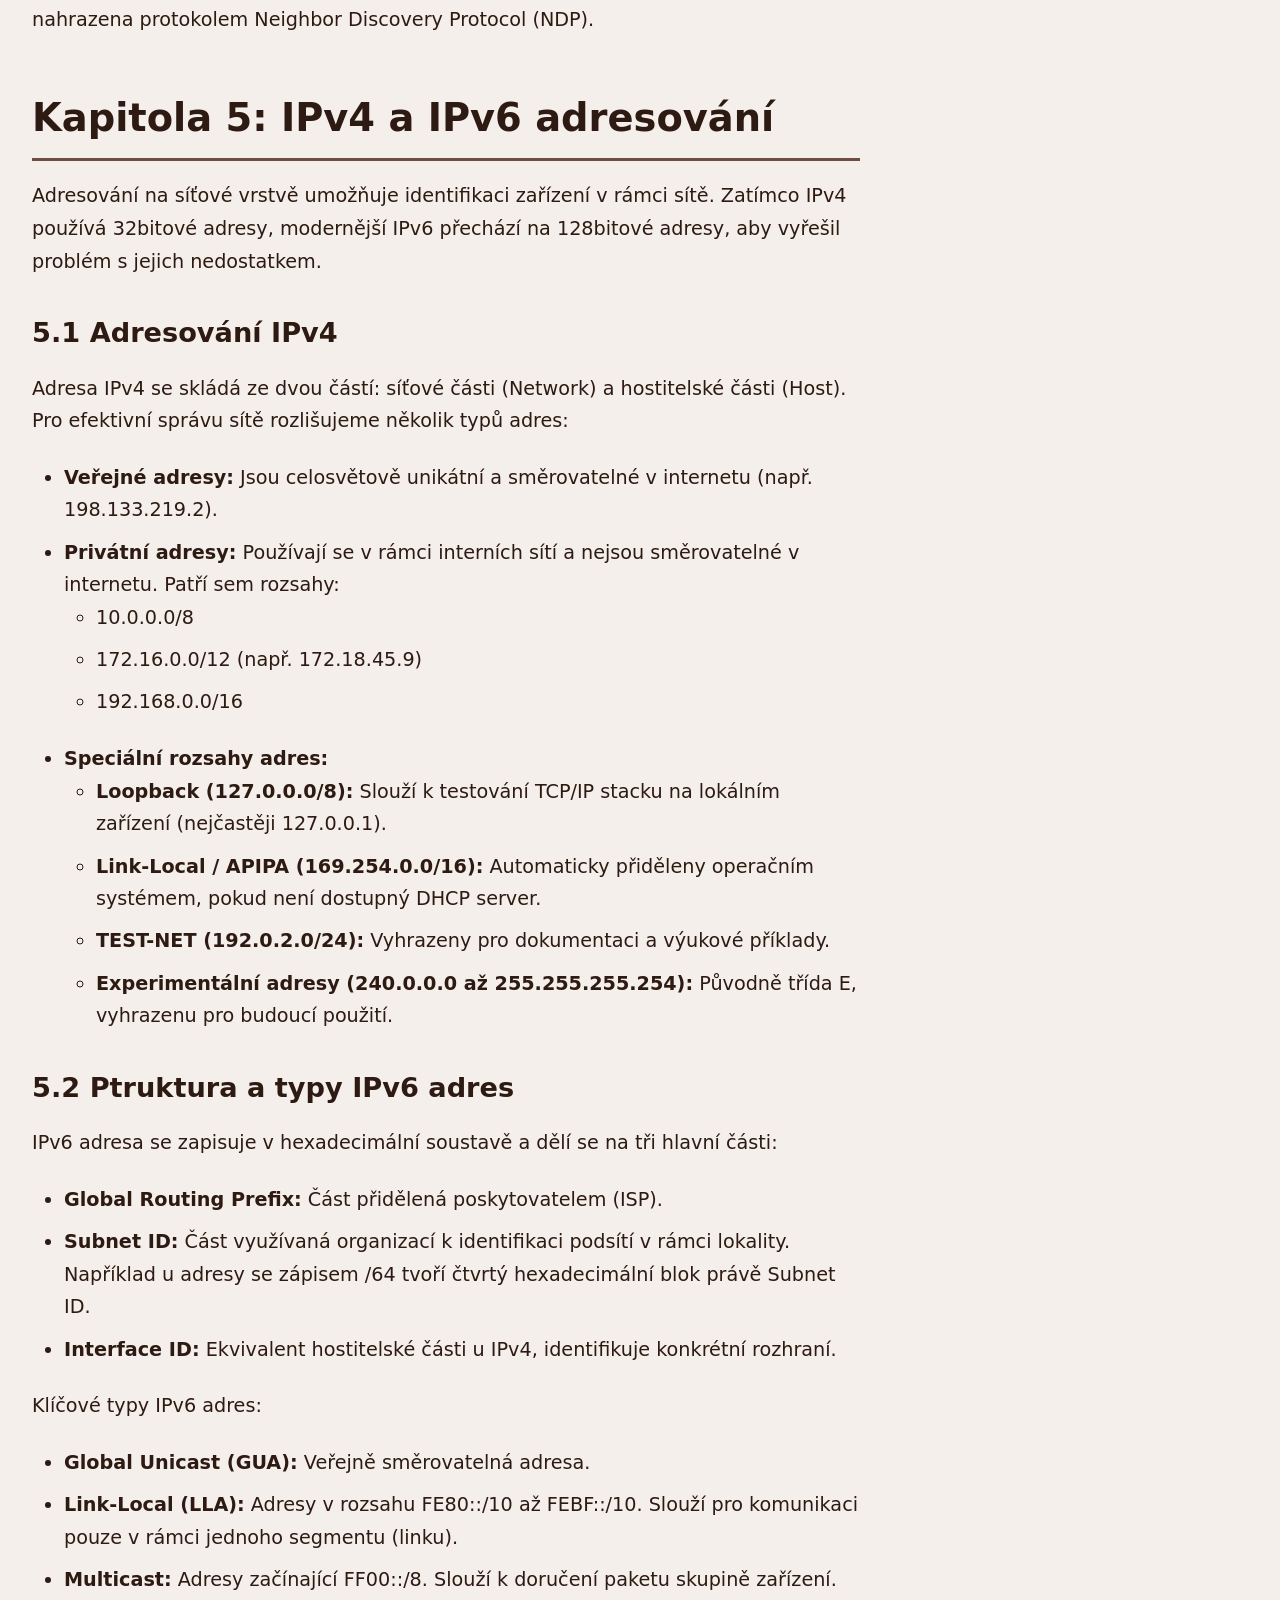
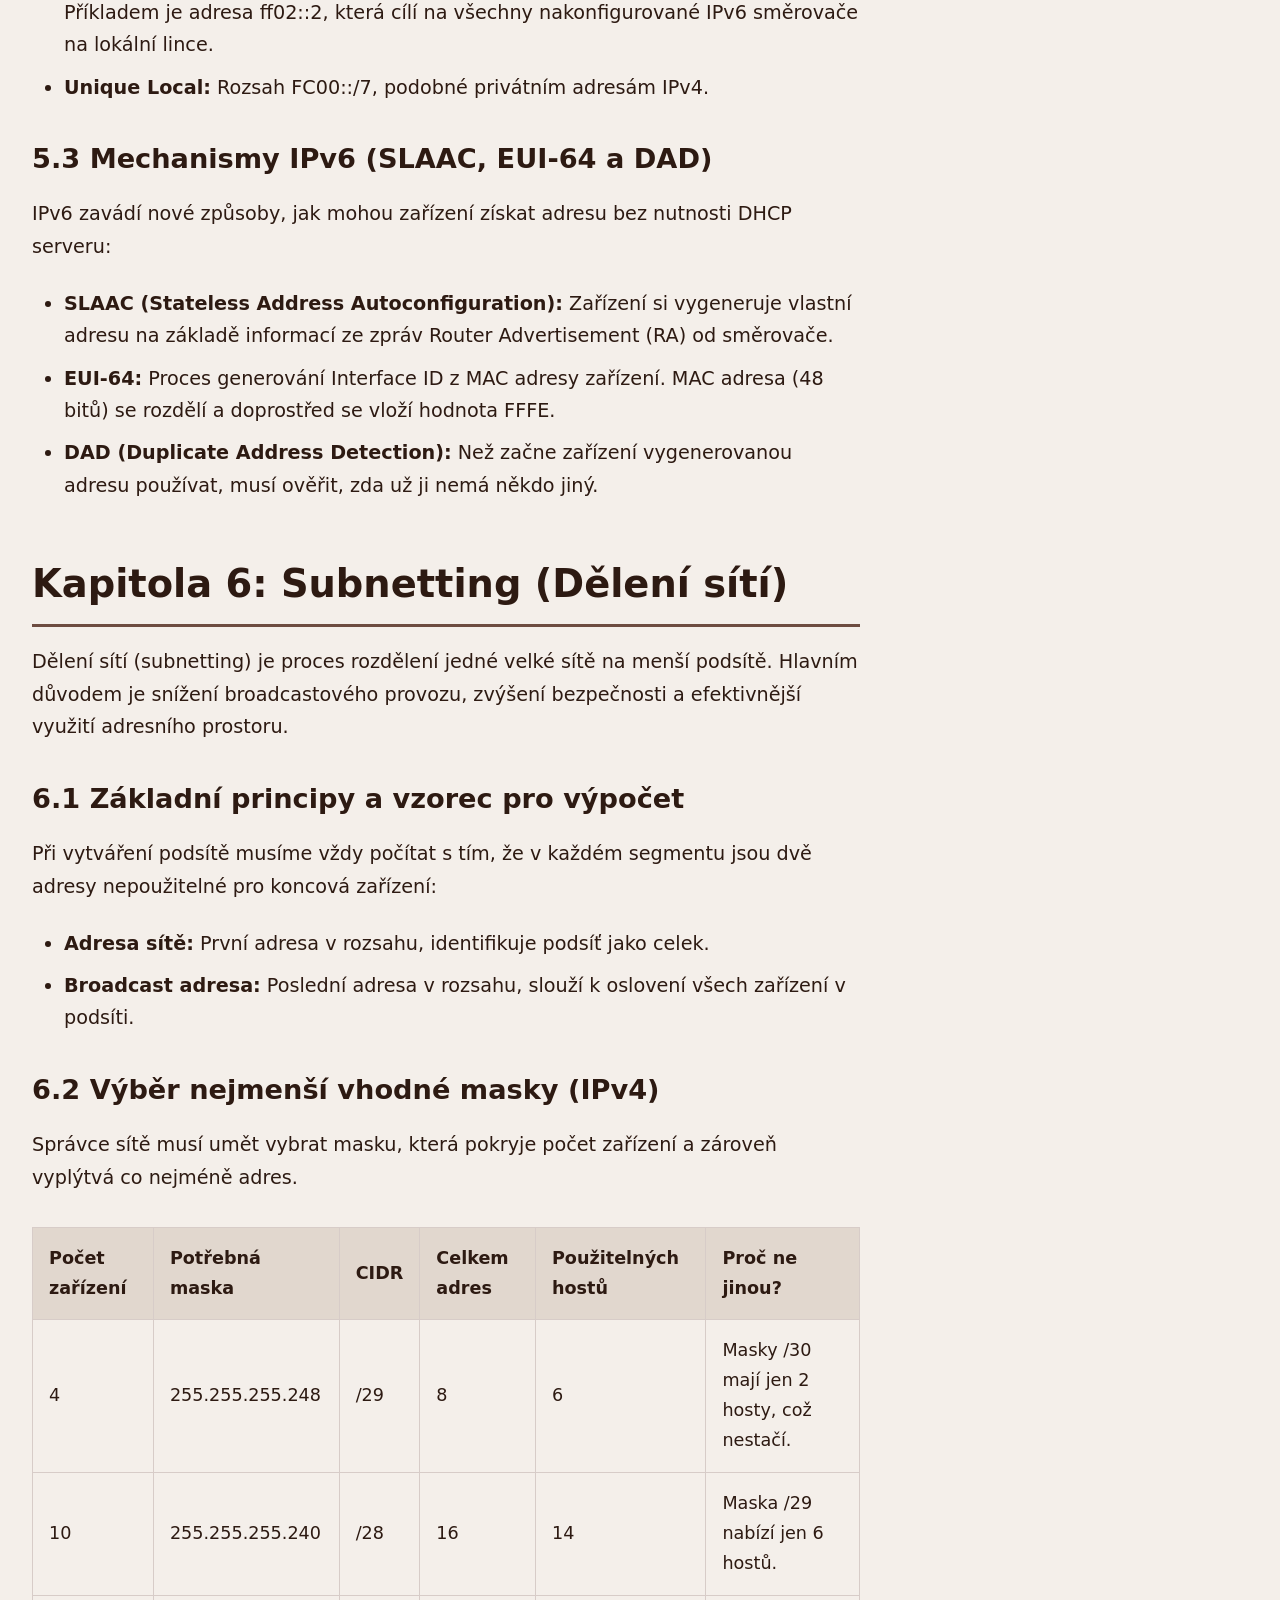
==== commit b0972dff: "Adding Quiz" ====
--- a/index.html
+++ b/index.html
@@ -37,7 +37,10 @@
 
     <div class="top-bar">
         <a href="https://opikula.dev/projects.html" class="btn">← ZPĚT</a>
-        <button class="btn" id="themeToggle" onclick="toggleTheme()">Přepnout režim</button>
+        <div style="display:flex; gap:0.75rem; align-items:center; flex-wrap:wrap;">
+            <a href="quiz.html" class="btn nav-switch-button">Kvíz</a>
+            <button class="btn" id="themeToggle" onclick="toggleTheme()">Přepnout režim</button>
+        </div>
     </div>
 
     <div class="container">
--- a/tahak.css
+++ b/tahak.css
@@ -31,9 +31,22 @@
     background-color: var(--bg-color);
     color: var(--text-color);
     line-height: 1.7;
-    font-size: 1.2rem; /* Velké, skvěle čitelné písmo */
+    font-size: 1.2rem;
     transition: background-color 0.3s ease, color 0.3s ease;
 }
+
+/* Keep page scroll working, but hide the visible right-side scrollbar. */
+html,
+body {
+    -ms-overflow-style: none;
+    scrollbar-width: none;
+}
+
+html::-webkit-scrollbar,
+body::-webkit-scrollbar {
+    display: none;
+}
+
 .top-bar {
     display: flex;
     justify-content: space-between;
@@ -64,6 +77,18 @@
     transform: scale(0.98);
 }
 
+.nav-switch-button {
+    display: inline-flex;
+    align-items: center;
+    justify-content: center;
+    min-width: 7.5rem;
+    height: 2.7rem;
+    padding: 0 1.4rem;
+    line-height: 1;
+    text-align: center;
+    font-weight: 400;
+}
+
 .container {
     display: grid;
     grid-template-columns: 1fr 340px;
@@ -85,7 +110,7 @@
     color: var(--text-color);
     border-bottom: 3px solid var(--accent-color);
     padding-bottom: 0.5rem;
-    scroll-margin-top: 90px; /* Odsazení při kliknutí z rozcestníku kvůli horní liště */
+    scroll-margin-top: 90px;
 }
 
 h2 {
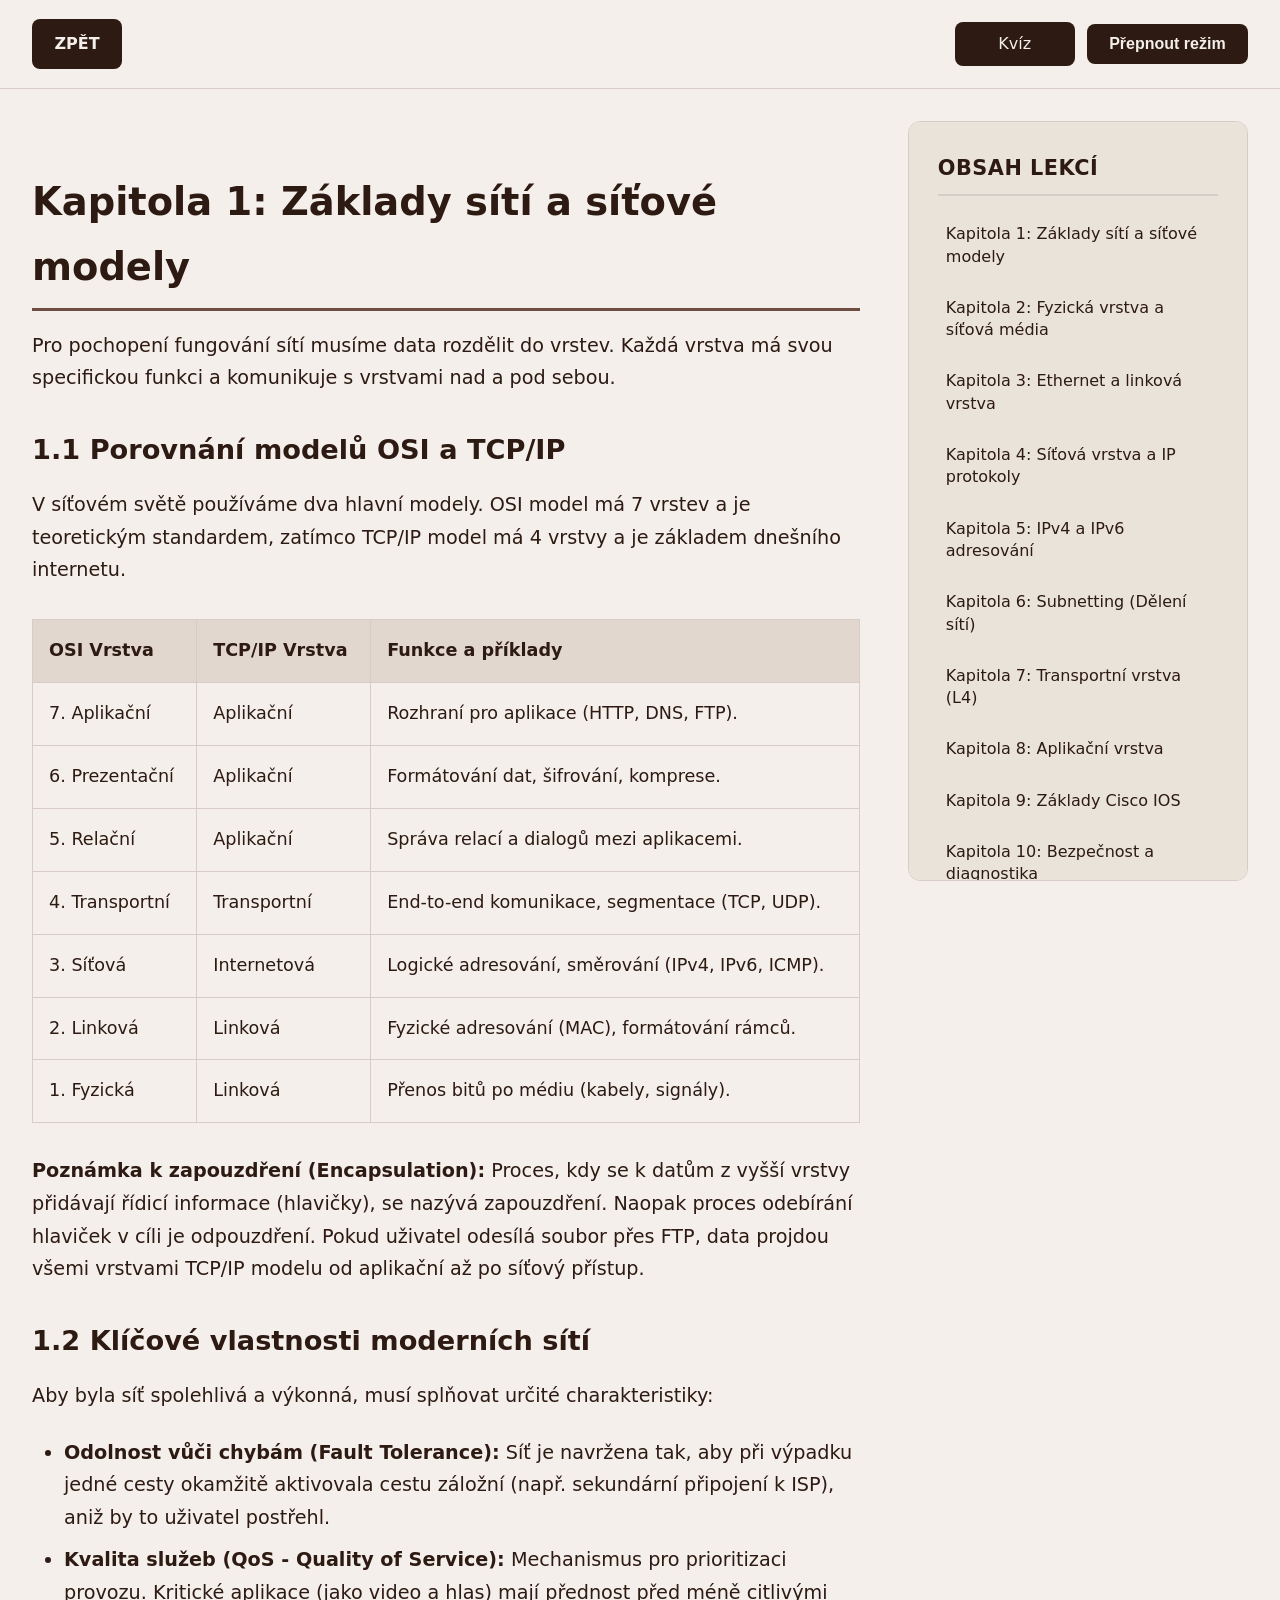
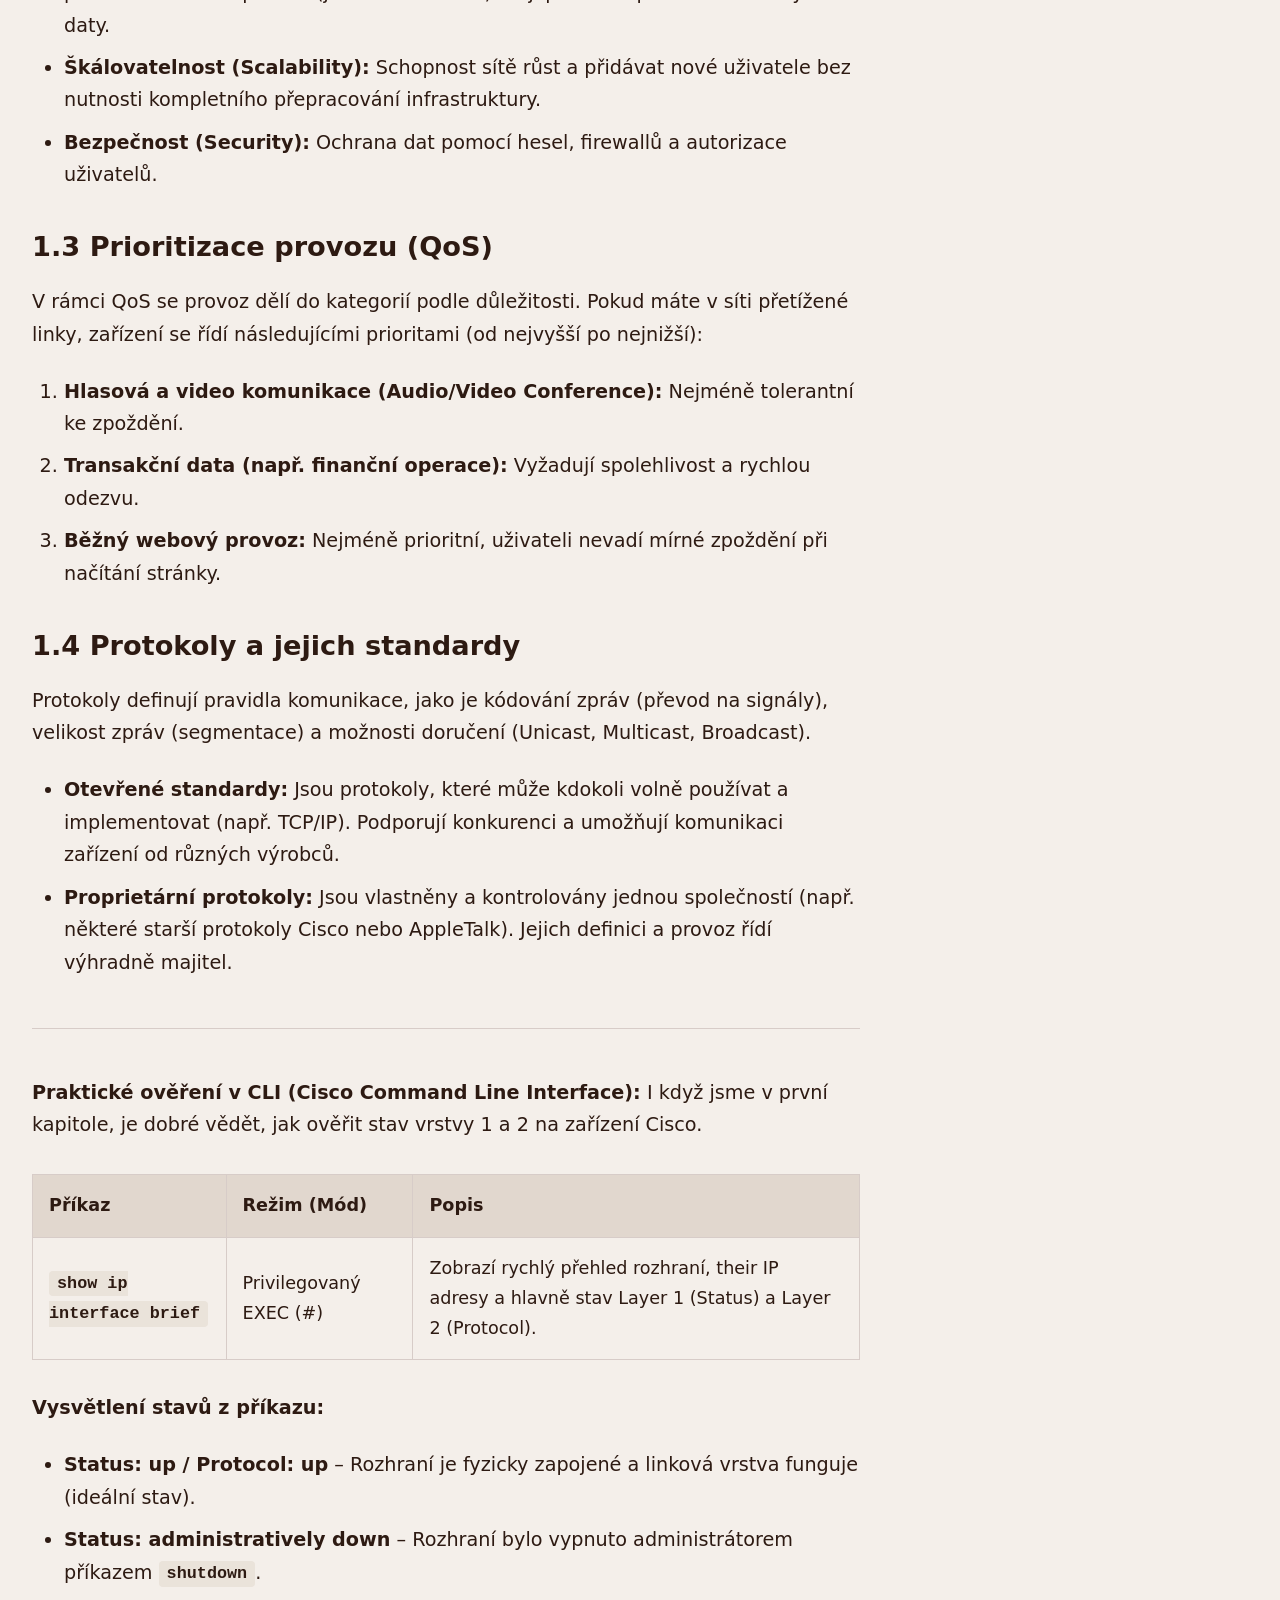
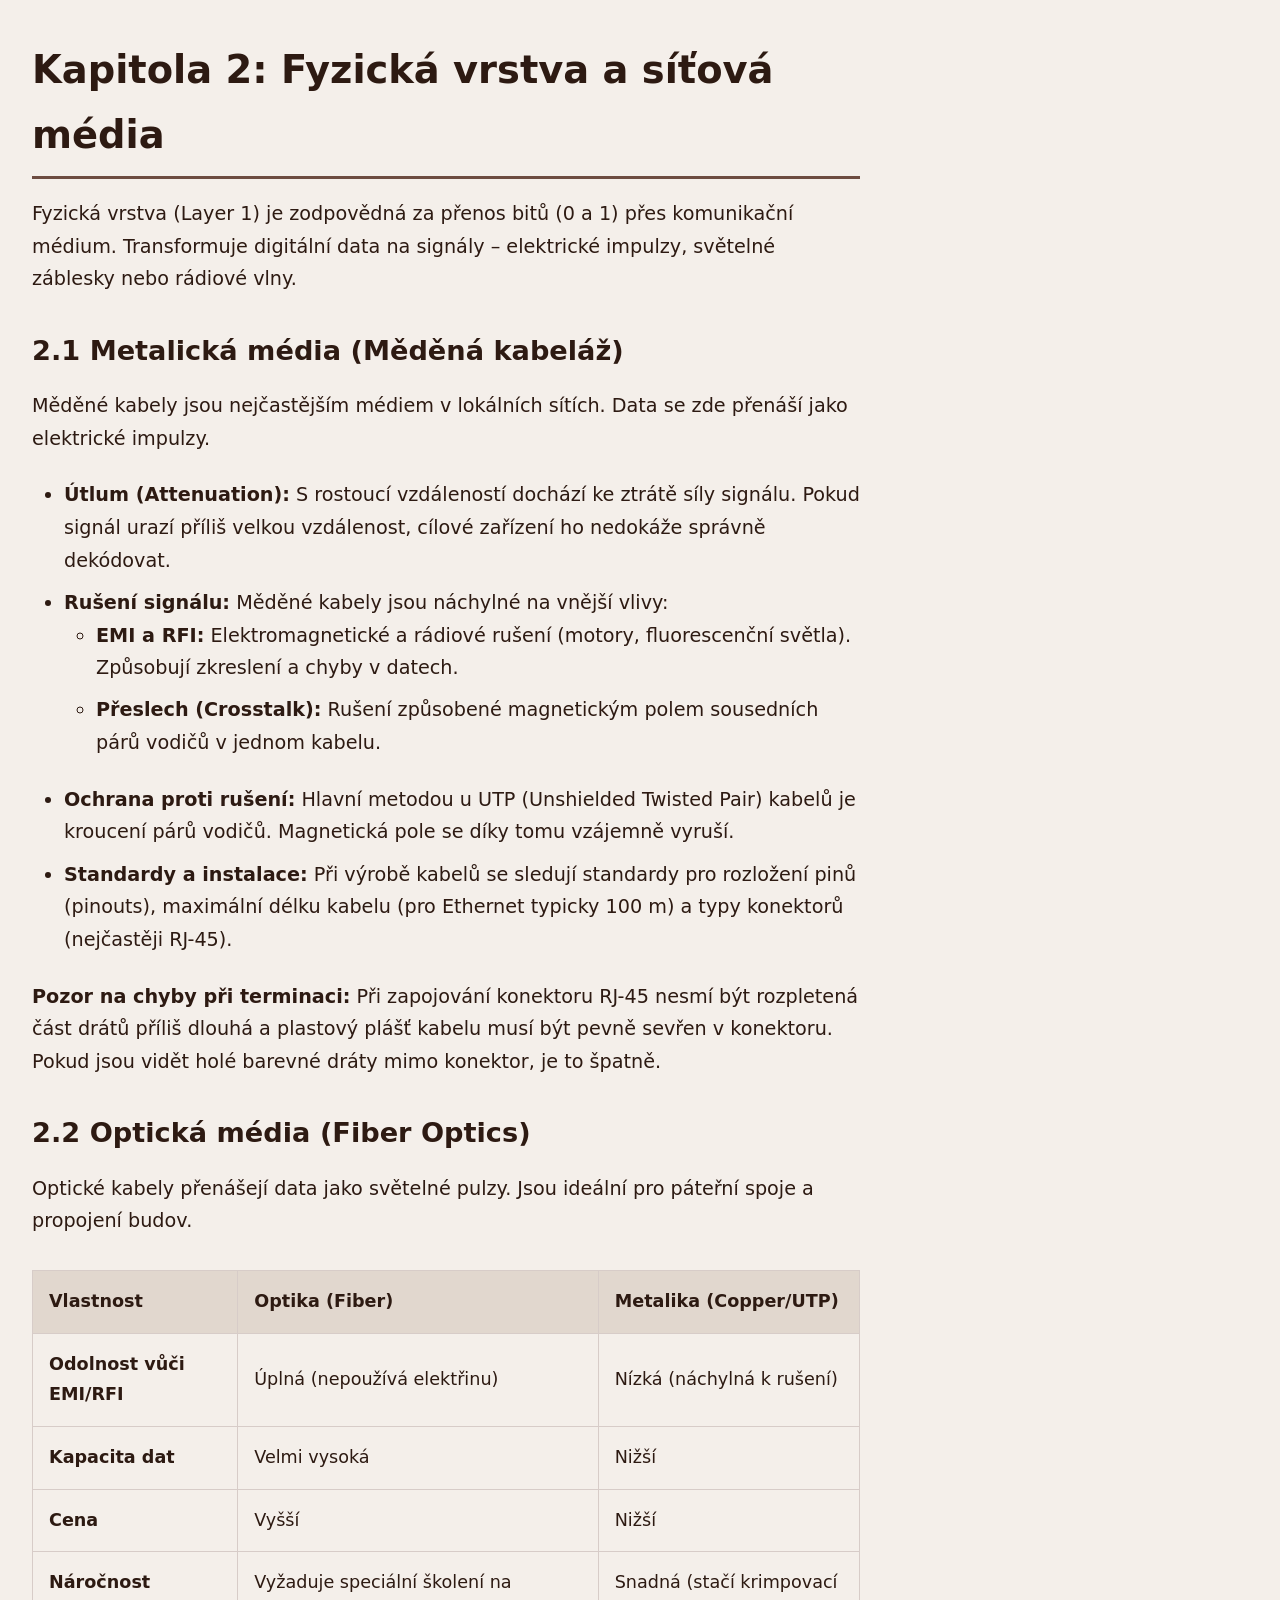
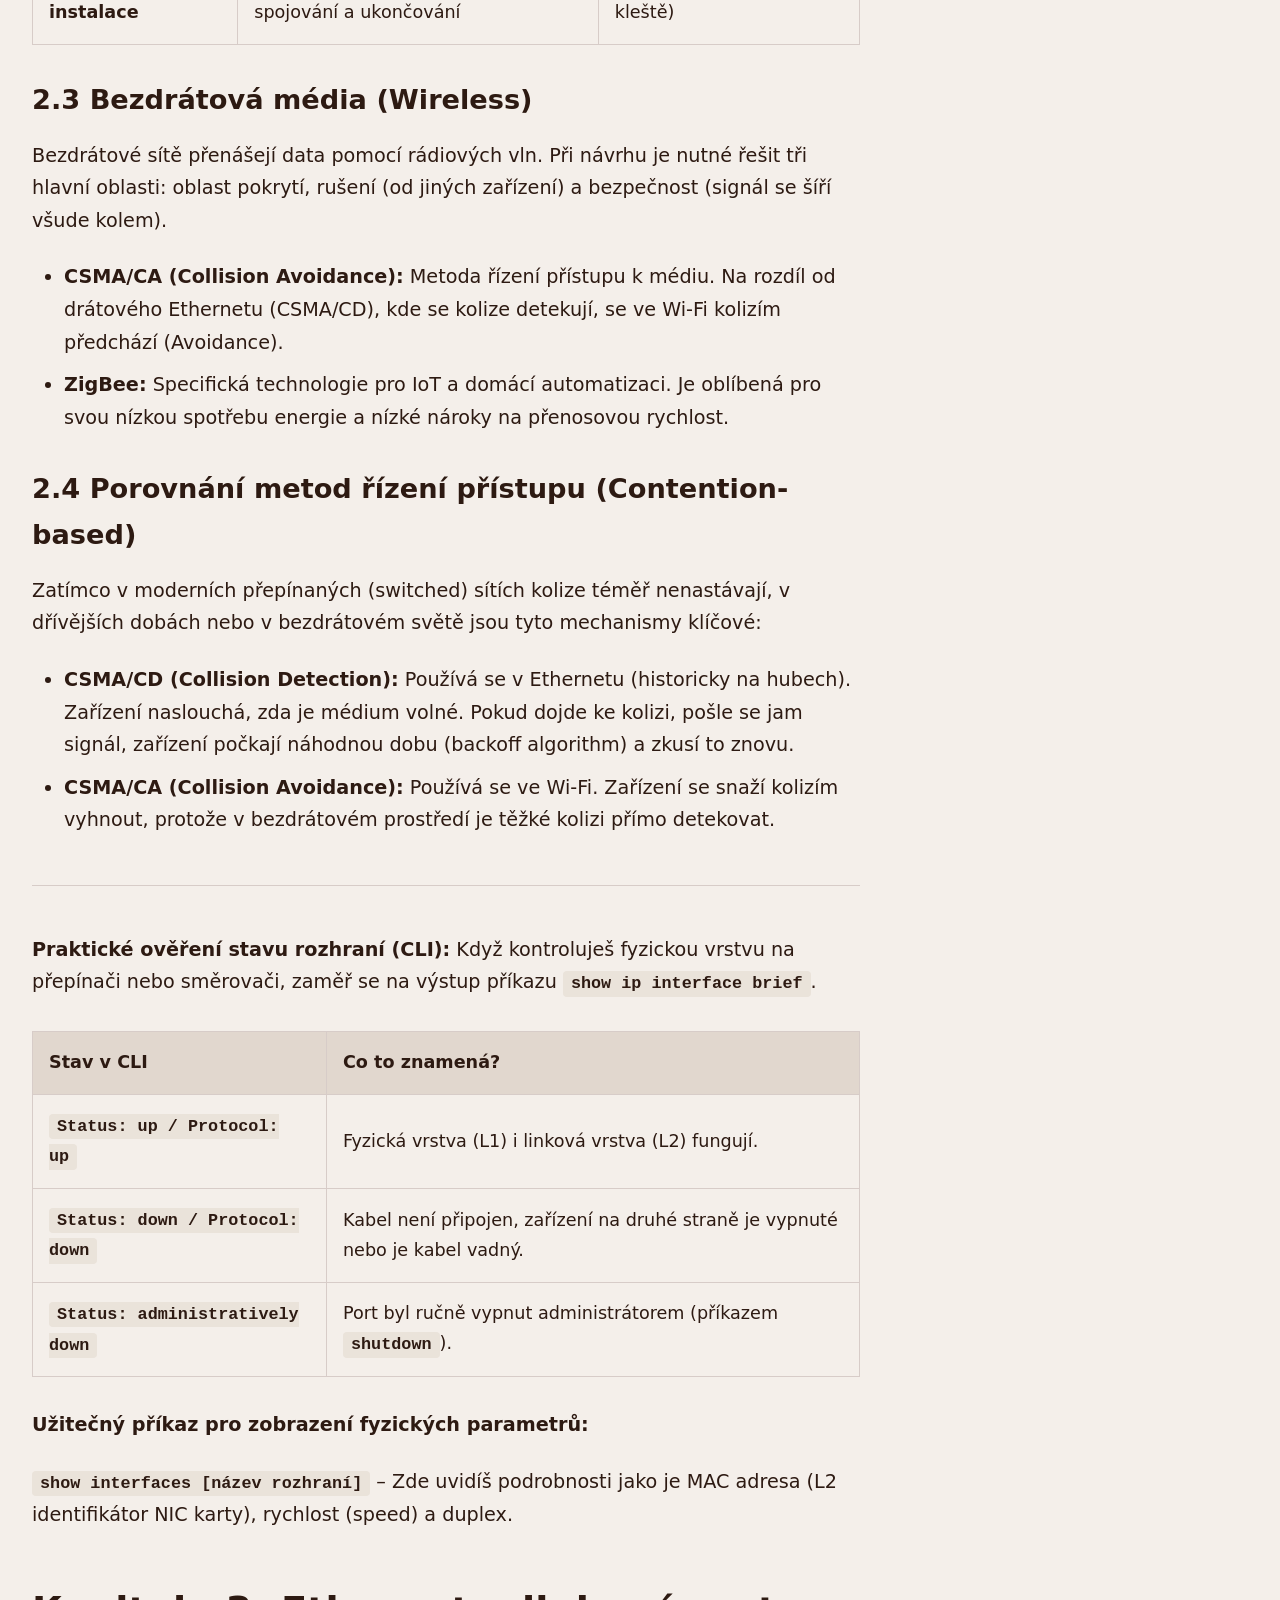
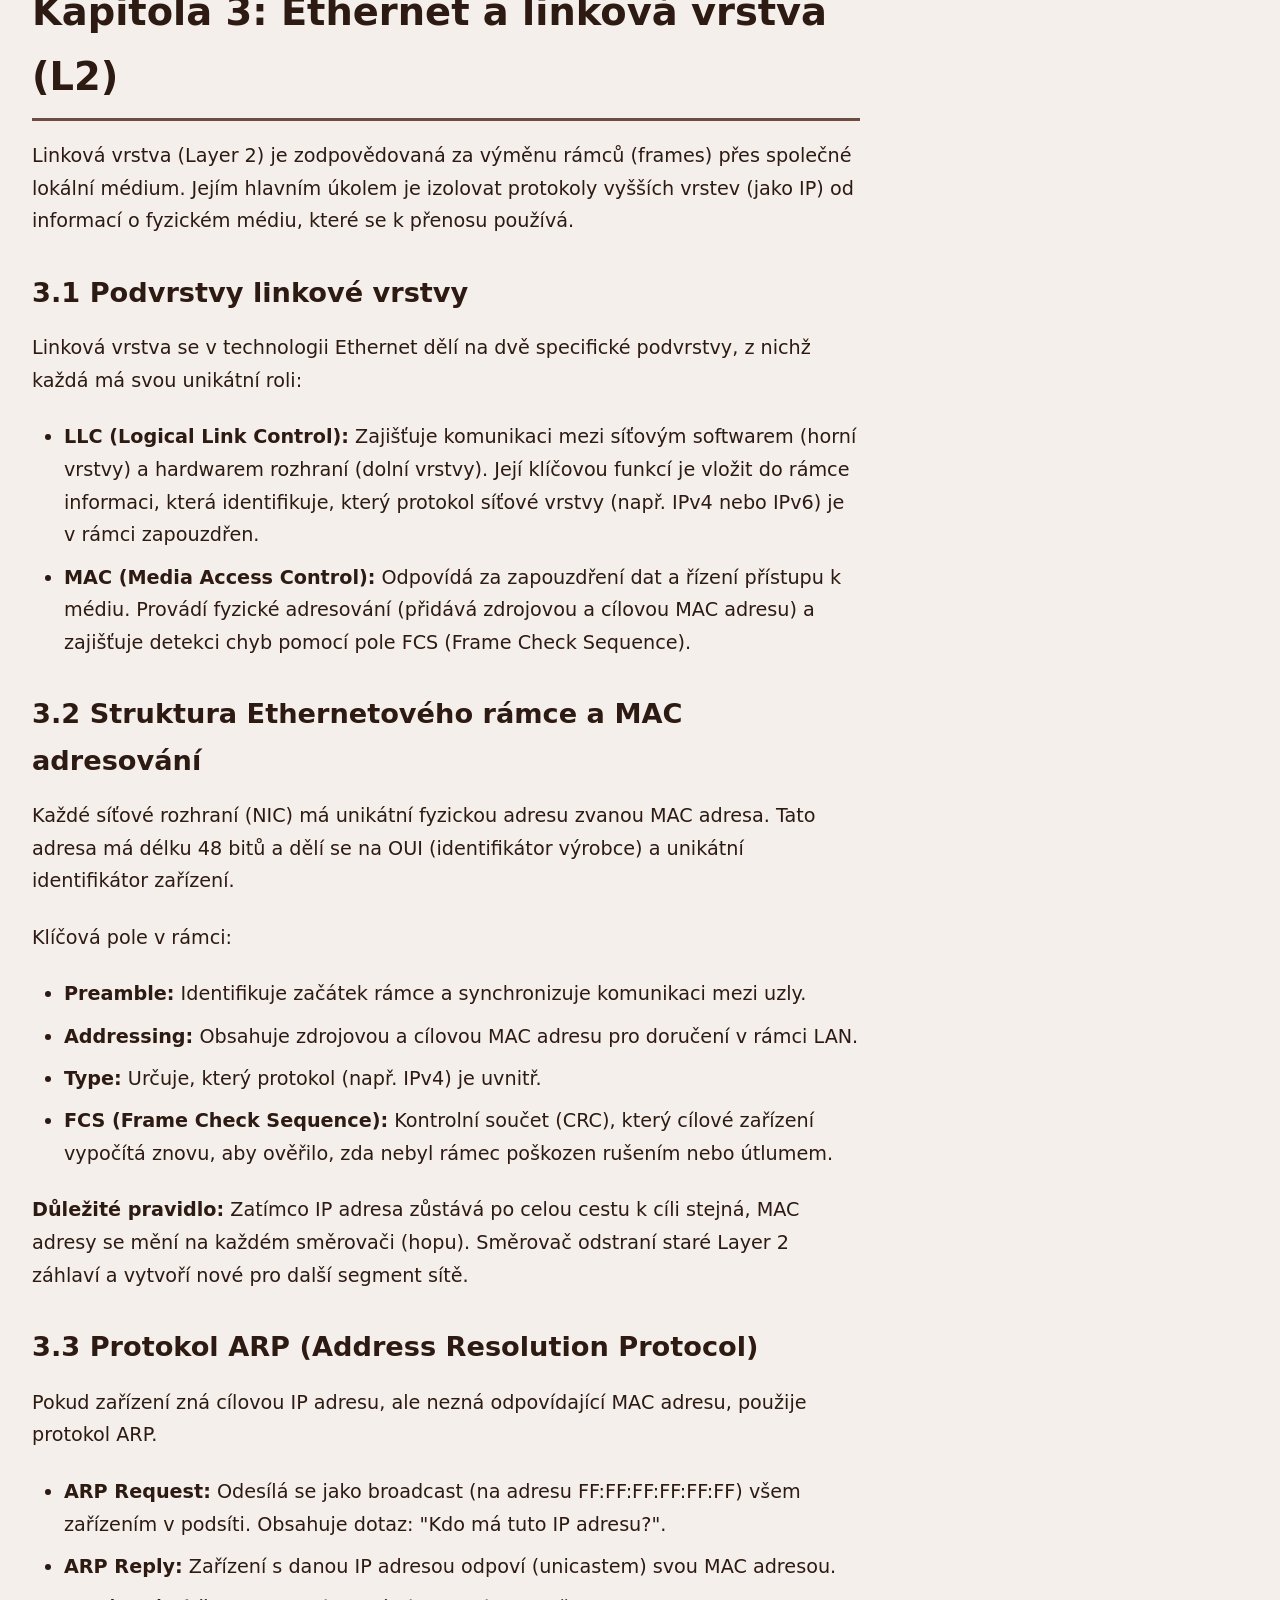
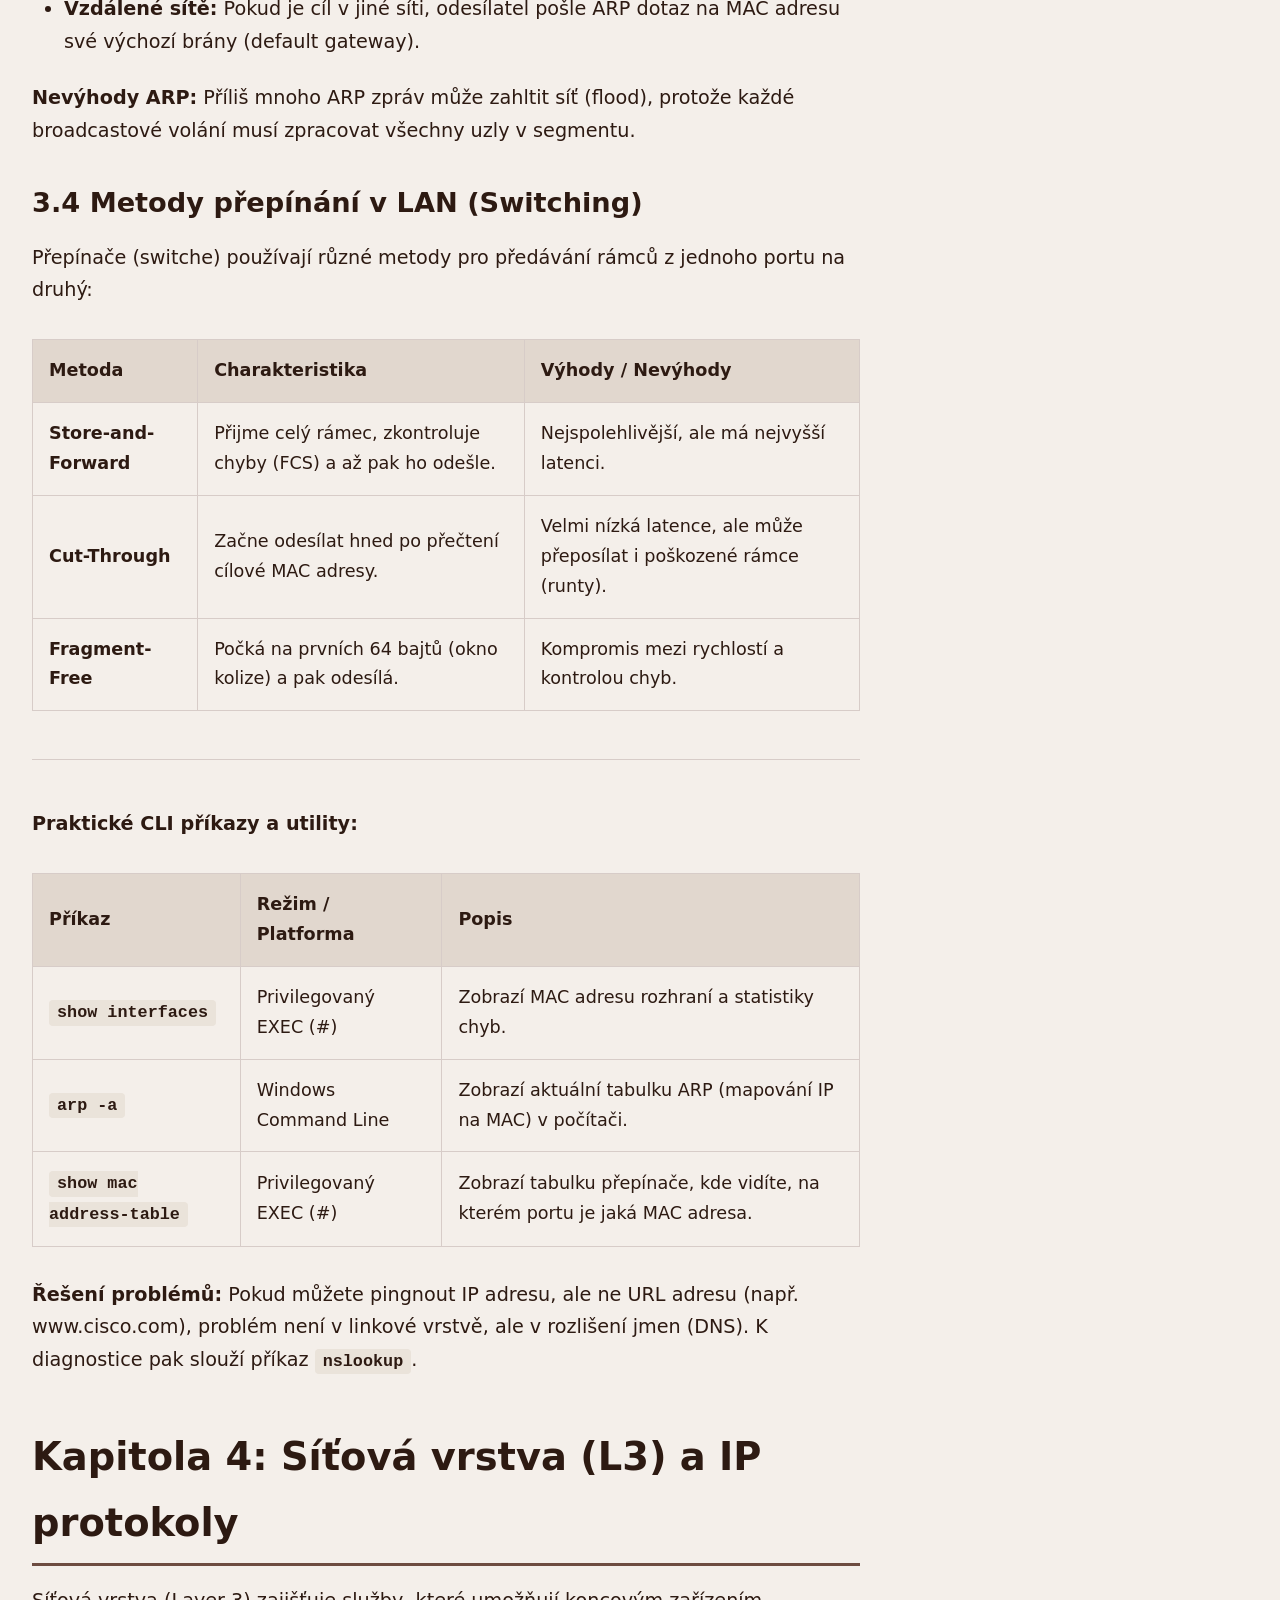
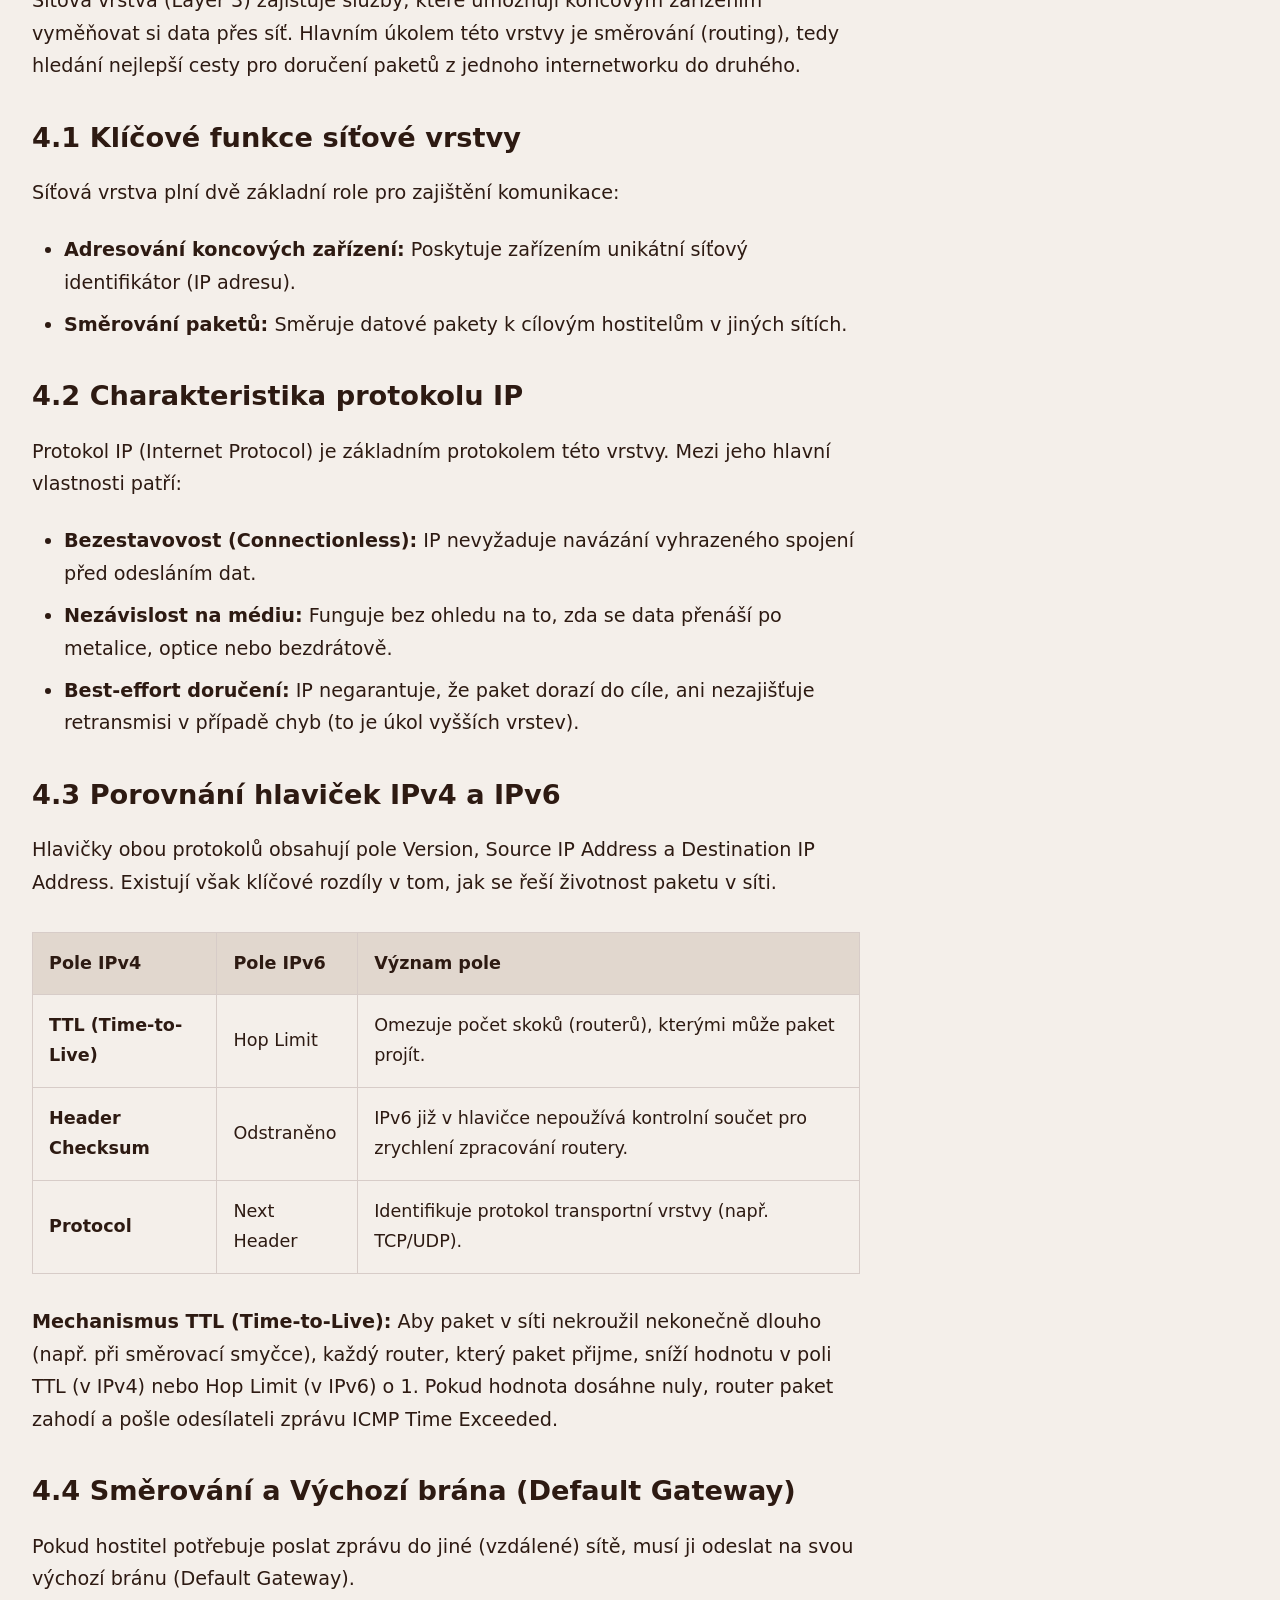
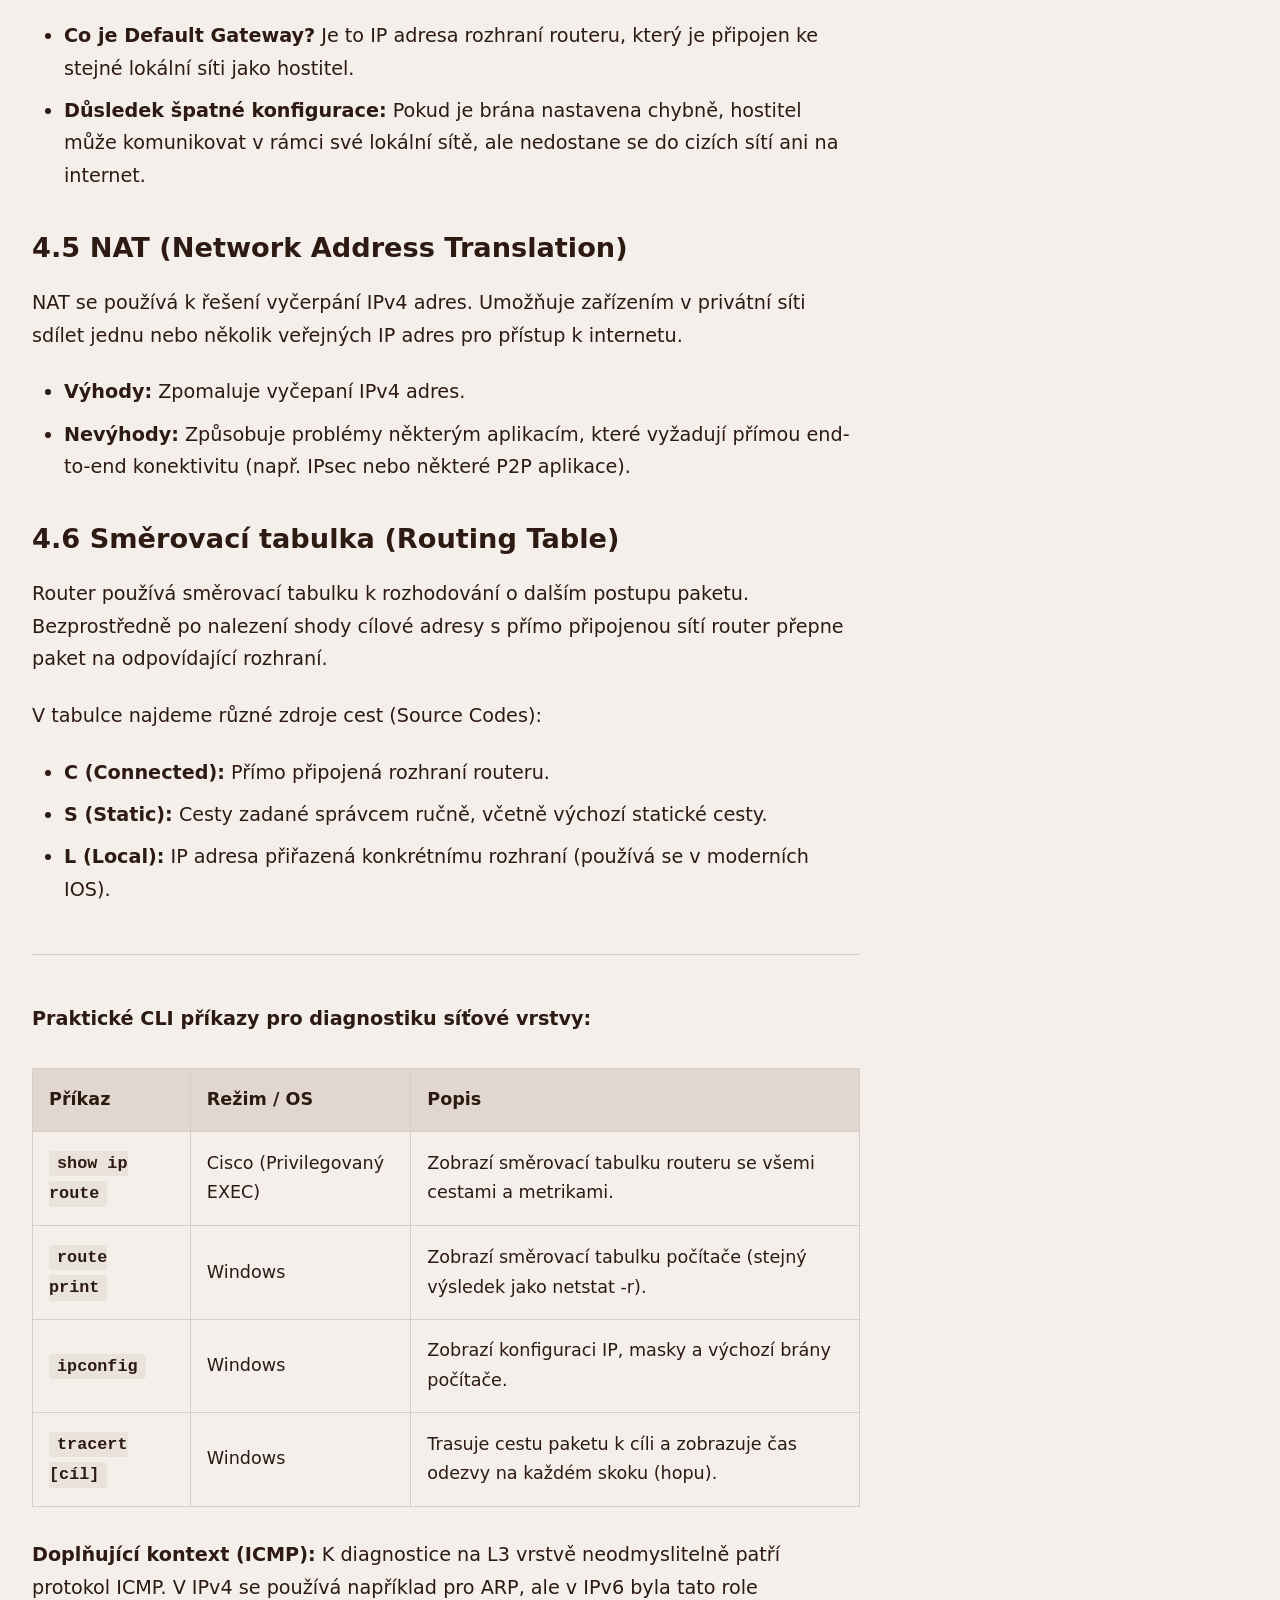
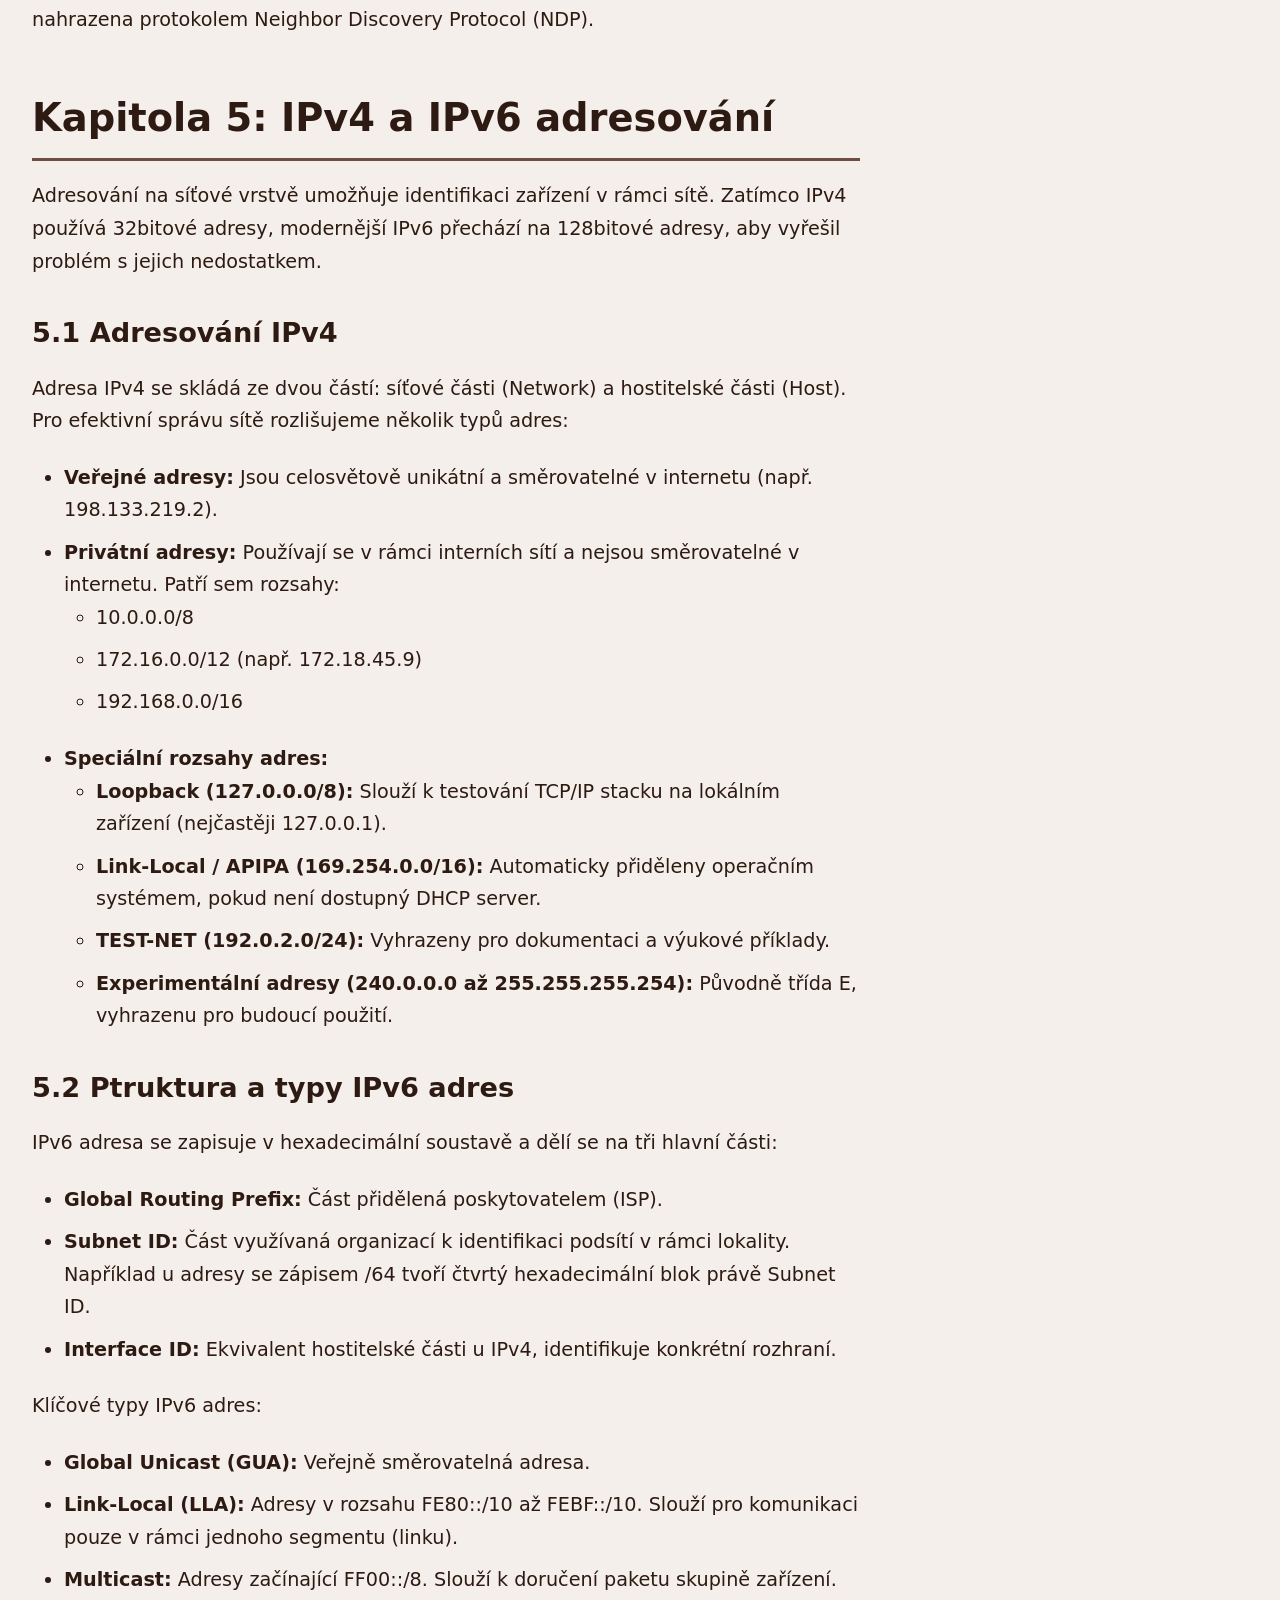
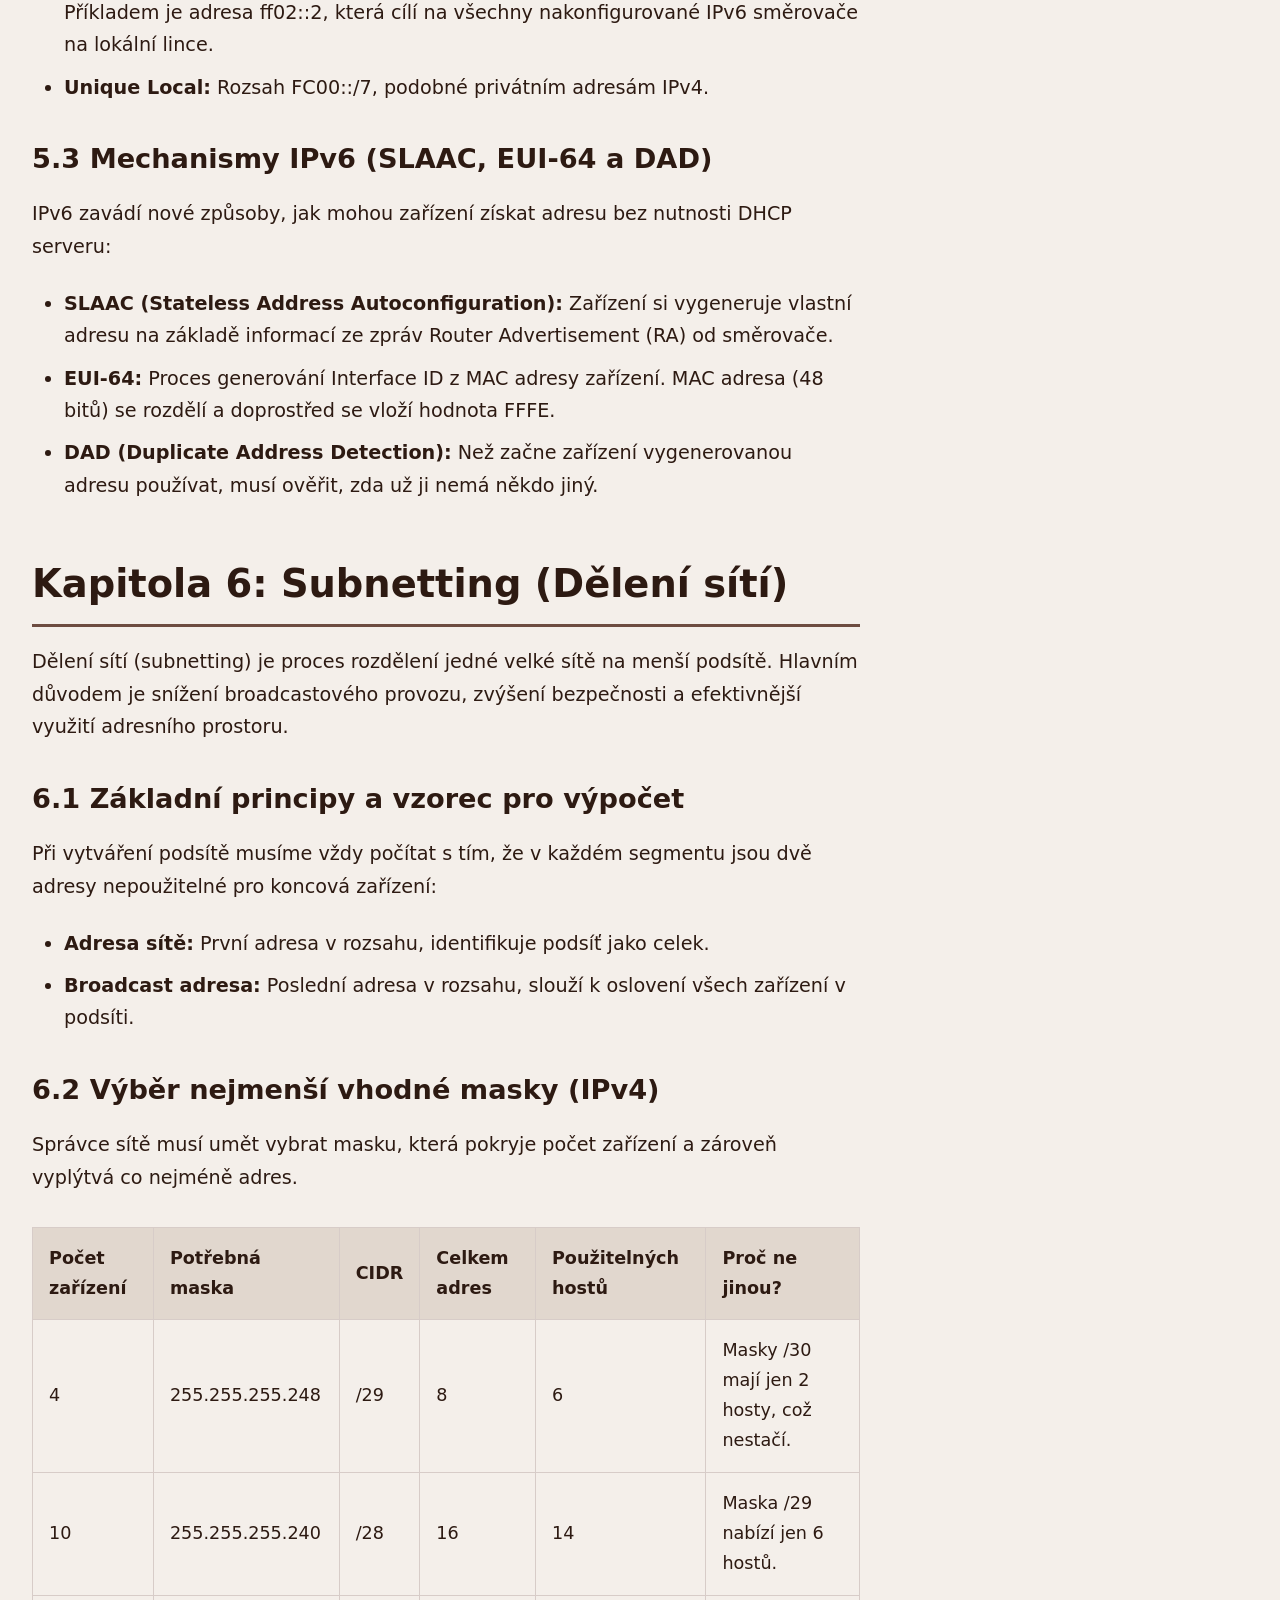
==== commit 0767e2c5: "fixing mobile" ====
--- a/index.html
+++ b/index.html
@@ -36,7 +36,7 @@
 <body>
 
     <div class="top-bar">
-        <a href="https://opikula.dev/projects.html" class="btn">← ZPĚT</a>
+        <a href="https://opikula.dev/projects.html" class="btn">ZPĚT</a>
         <div style="display:flex; gap:0.75rem; align-items:center; flex-wrap:wrap;">
             <a href="quiz.html" class="btn nav-switch-button">Kvíz</a>
             <button class="btn" id="themeToggle" onclick="toggleTheme()">Přepnout režim</button>
--- a/tahak.css
+++ b/tahak.css
@@ -223,15 +223,39 @@
     body {
         font-size: 1.1rem;
     }
+
     .top-bar {
-        padding: 1rem;
-    }
+        padding: 0.7rem 1rem;
+        gap: 0.5rem;
+    }
+
+    .top-bar > div {
+        flex-wrap: nowrap !important;
+        gap: 0.4rem !important;
+    }
+
+    .btn {
+        padding: 0.5rem 0.8rem;
+        font-size: 0.85rem;
+    }
+
+    .nav-switch-button {
+        min-width: unset;
+        height: auto;
+        padding: 0.5rem 0.8rem;
+    }
+
+    #themeToggle {
+        white-space: nowrap;
+    }
+
     .container {
         padding: 1rem;
     }
+
     h1 { font-size: 1.9rem; }
     h2 { font-size: 1.4rem; }
-    
+
     table {
         display: block;
         overflow-x: auto;
